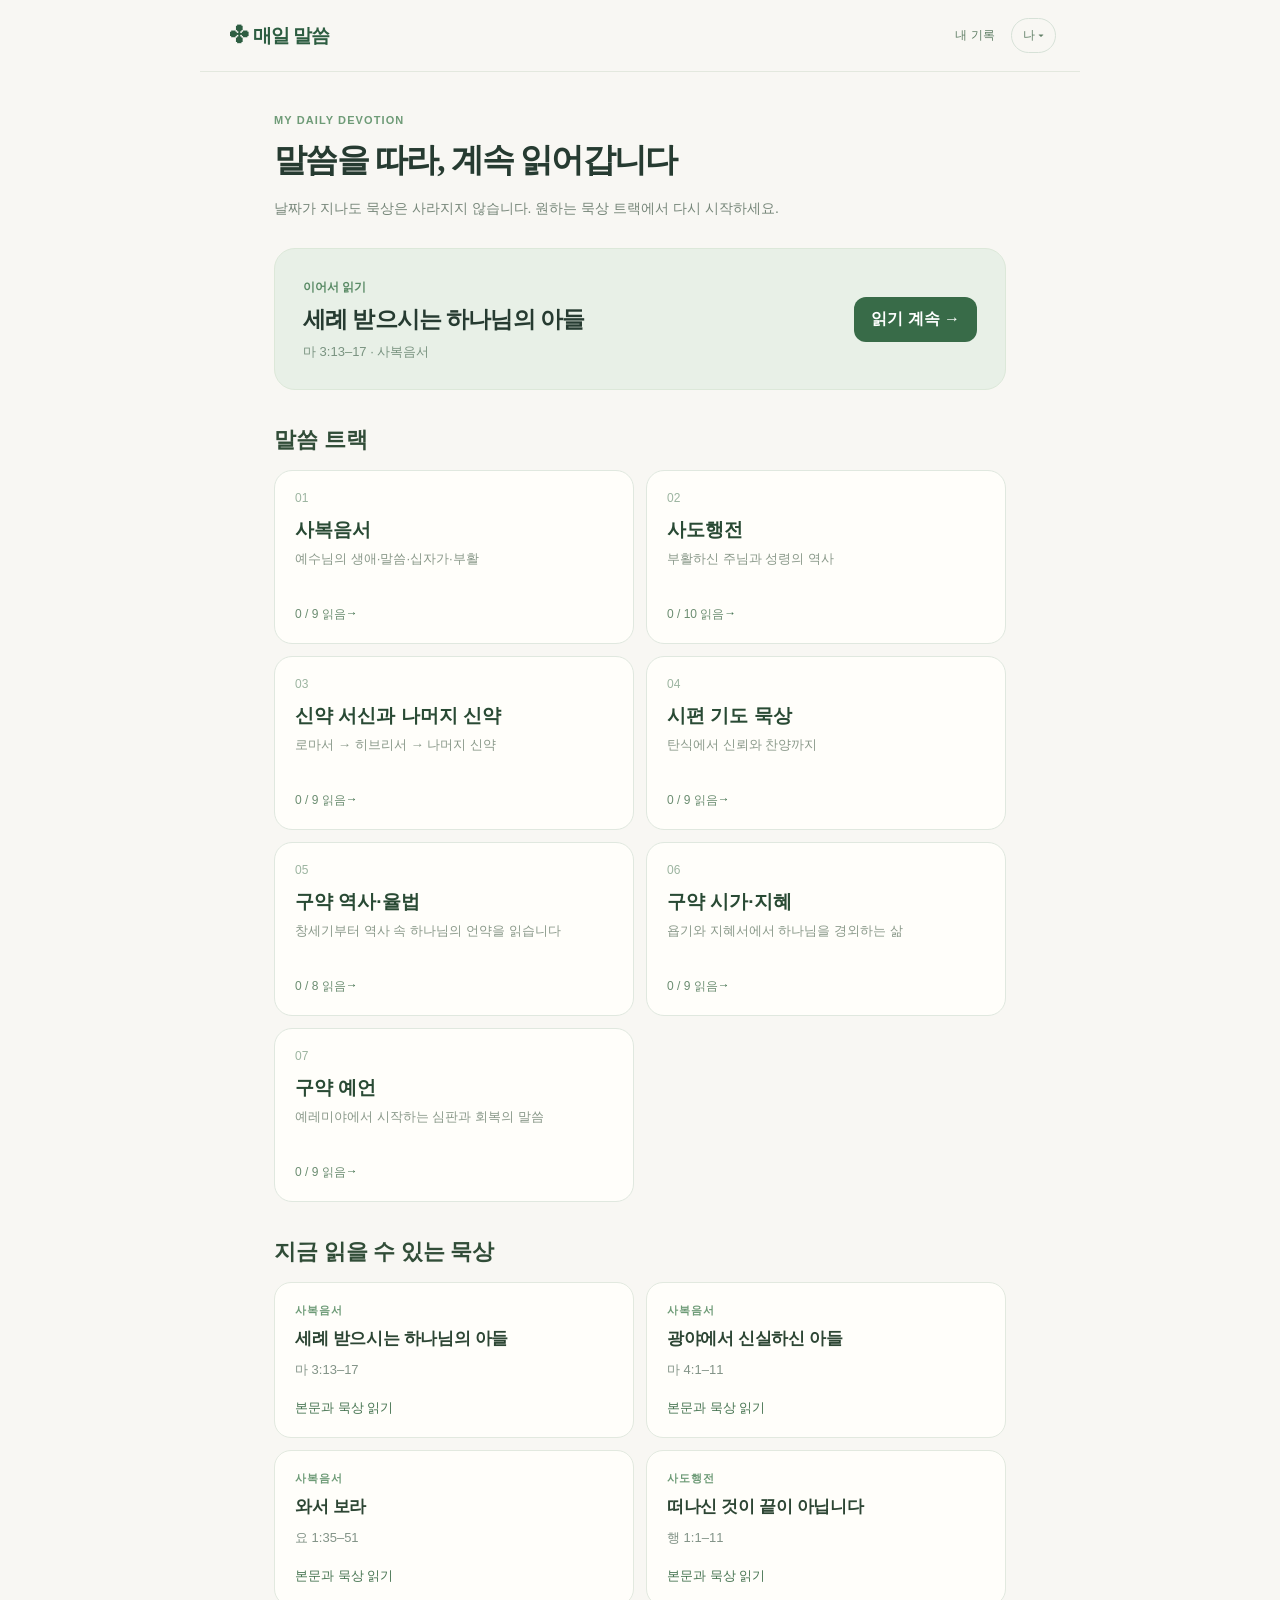
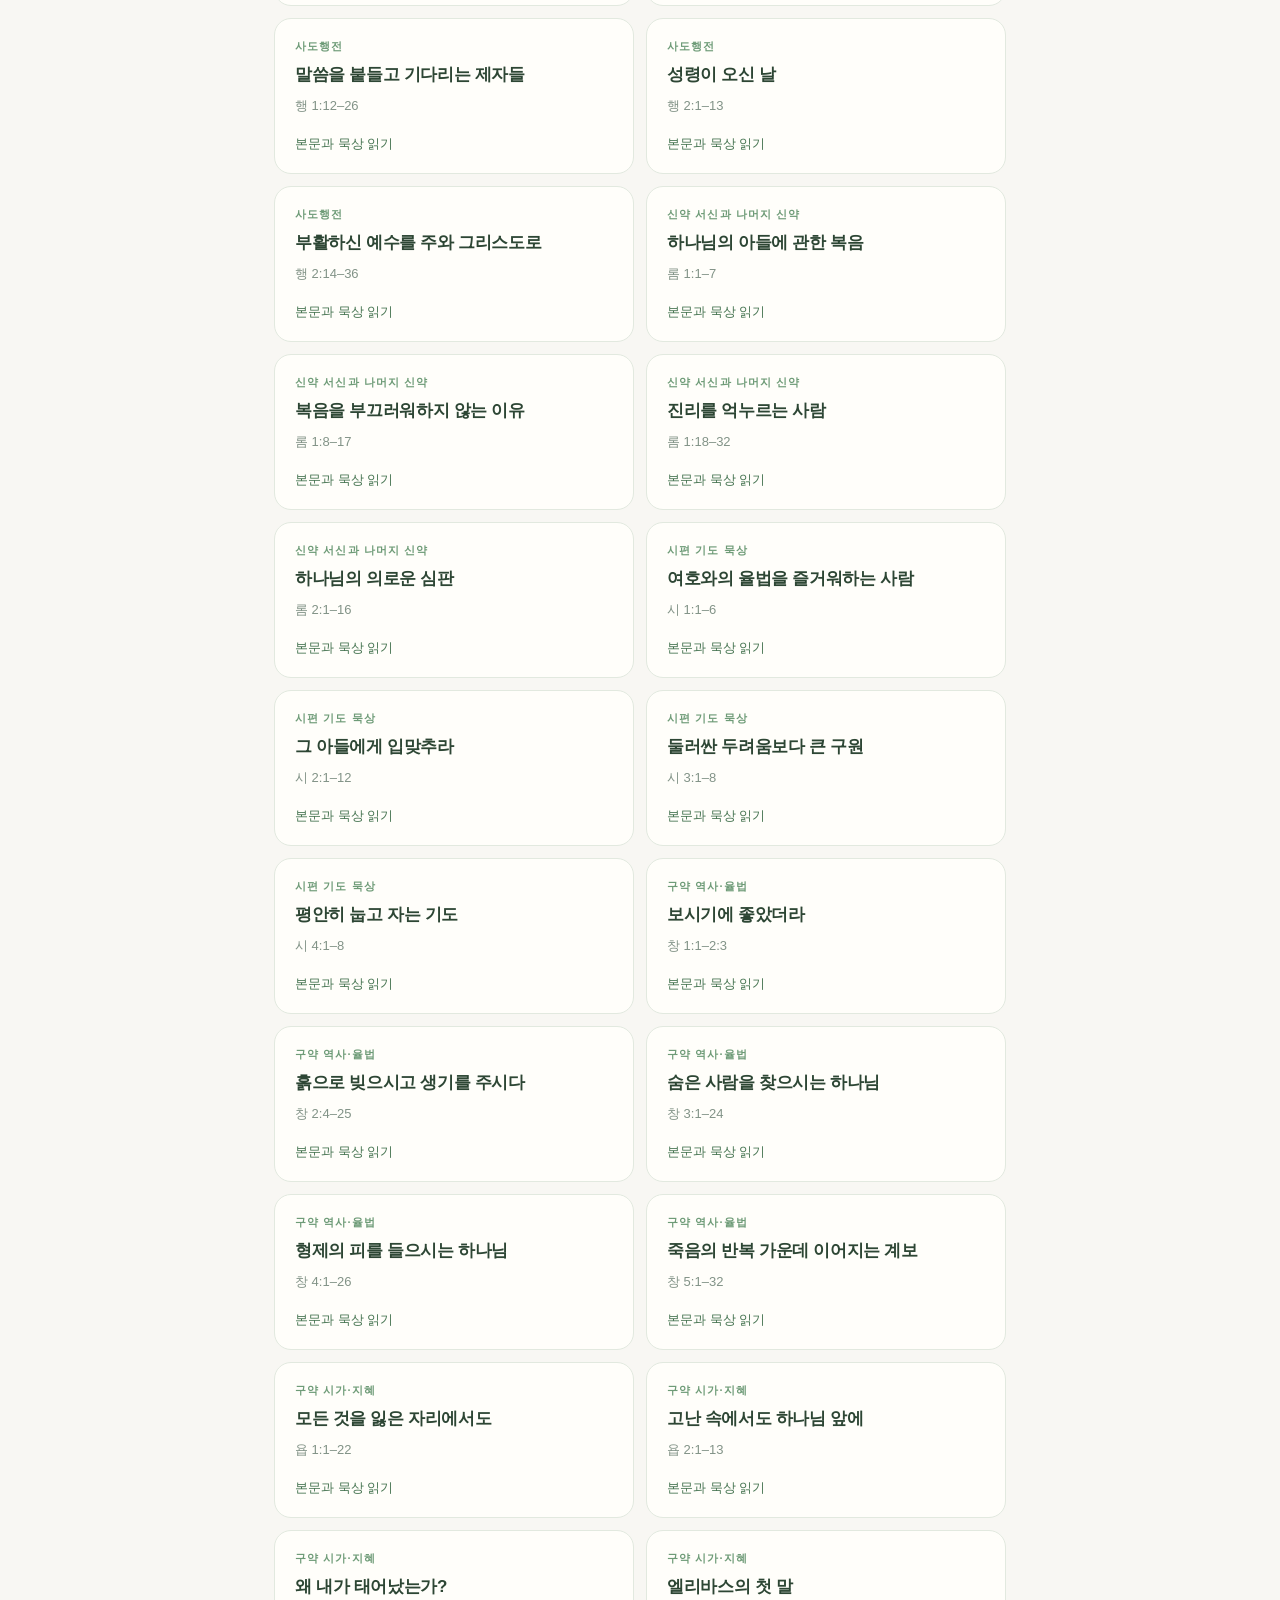
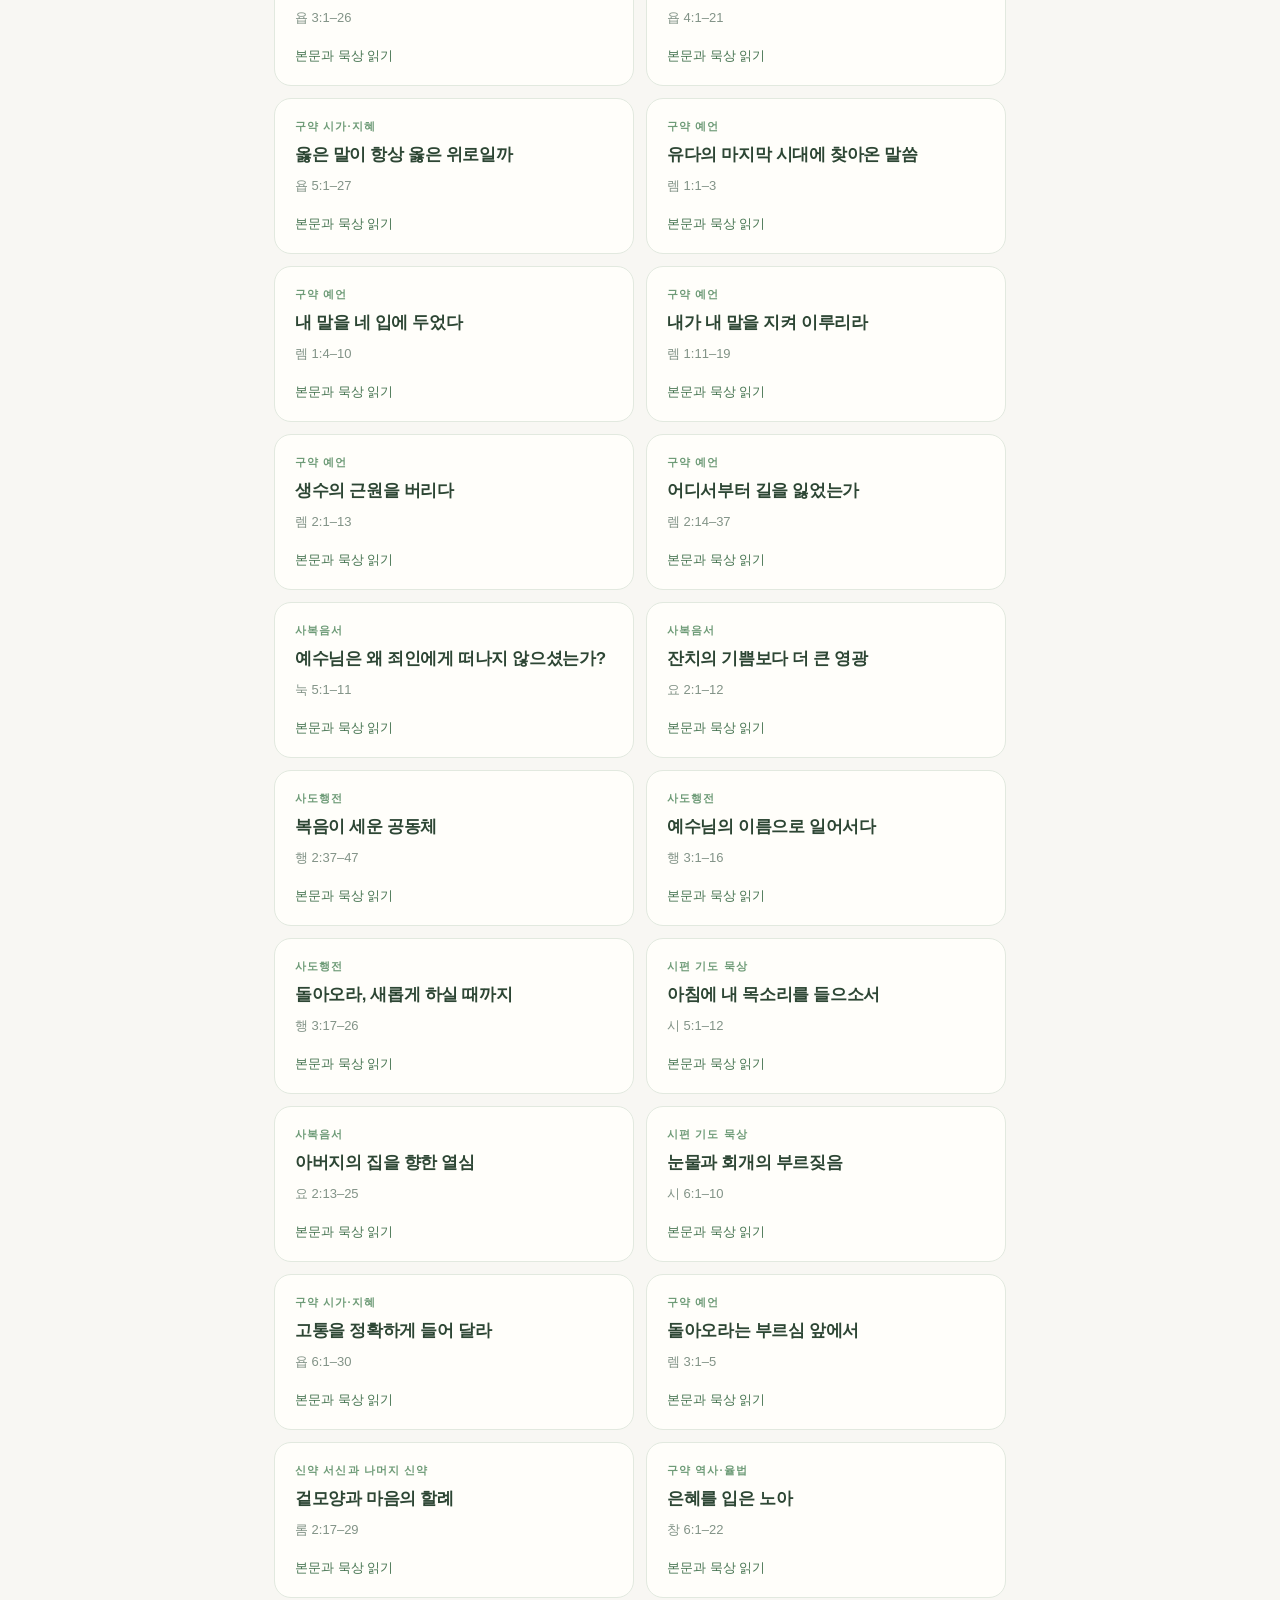
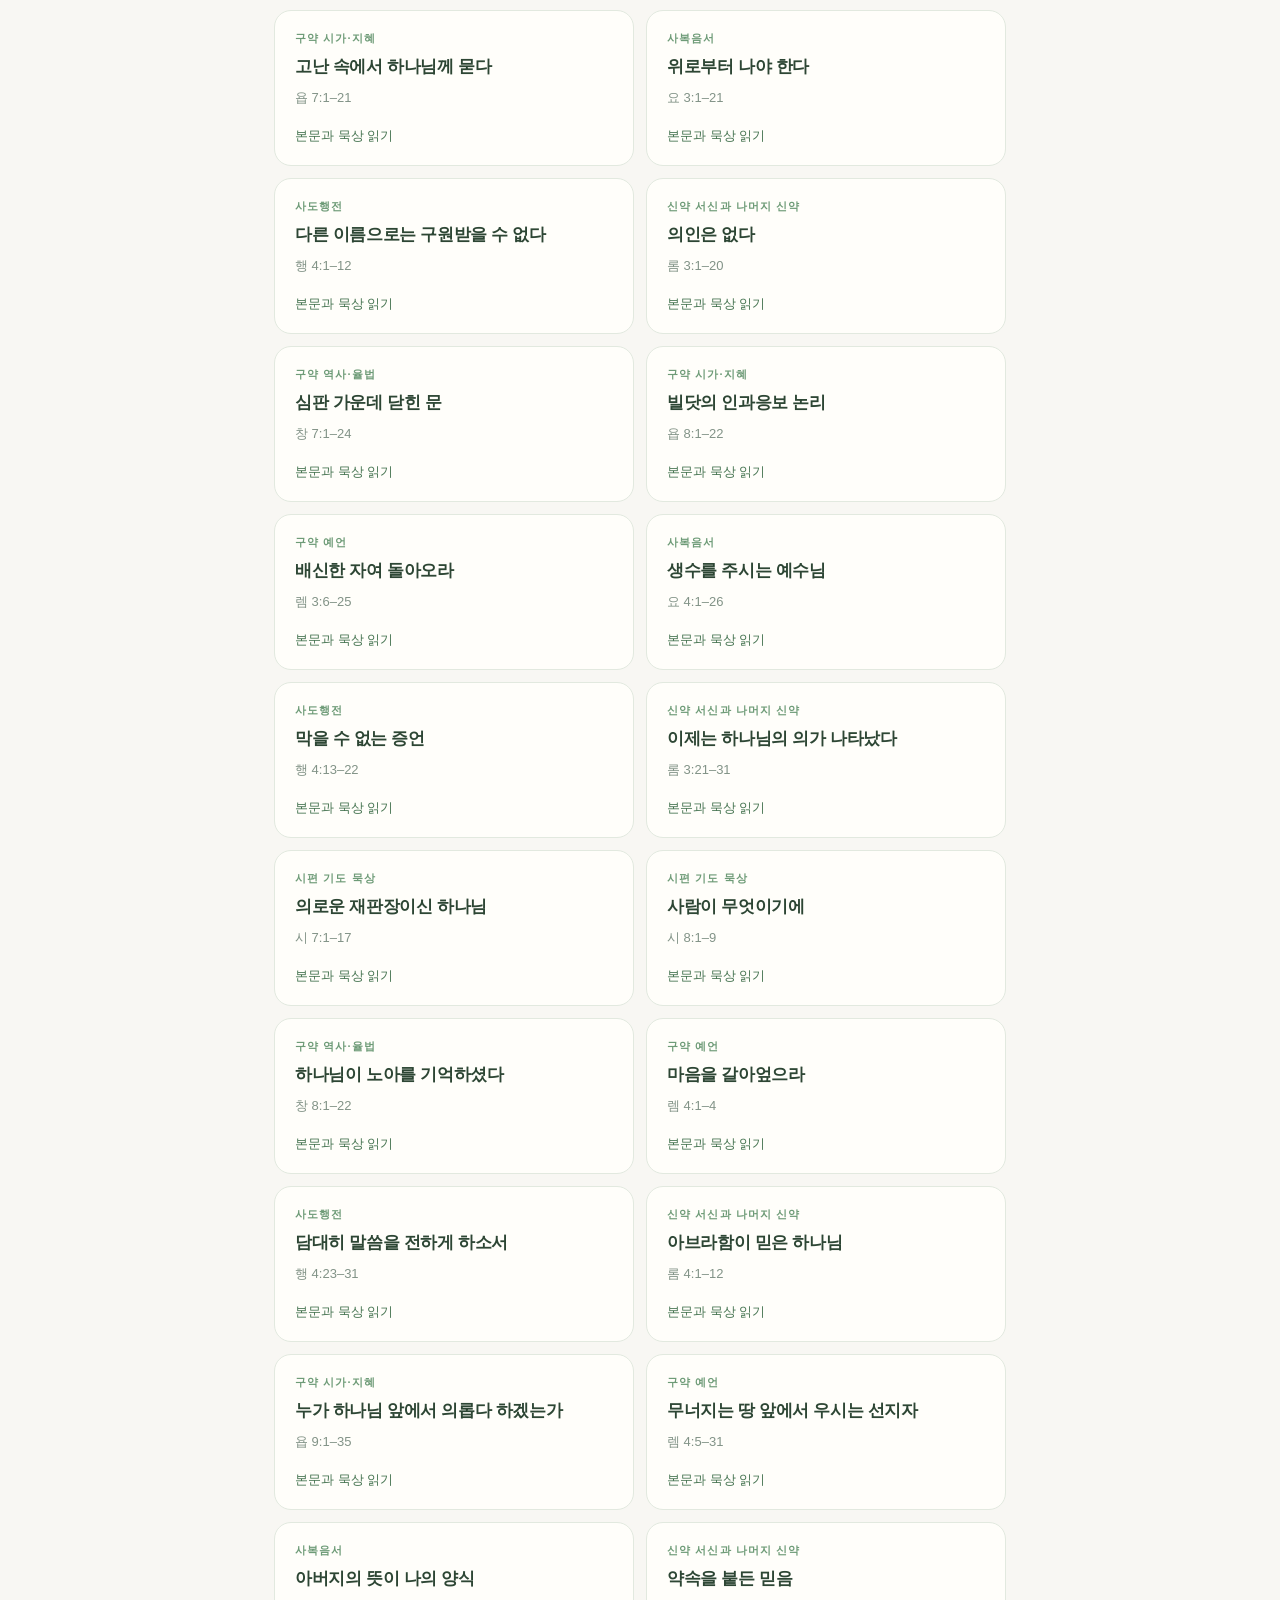
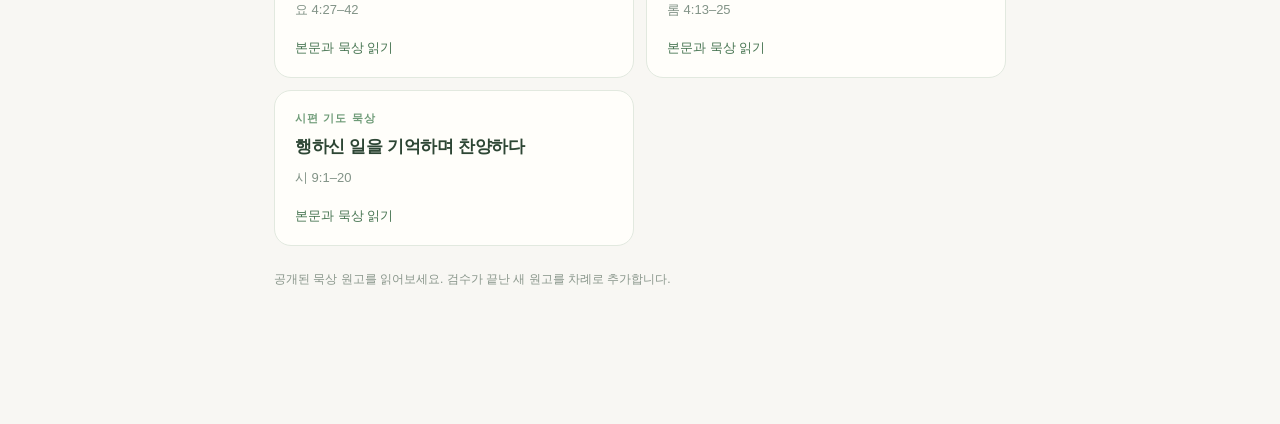
==== index.html @ e8723155 "Publish PSA-R70-009 Psalm 9 BRIDGE (2026-10-31 03:00 ET)" ====
<!doctype html>
<html lang="ko">
<head>
  <meta charset="UTF-8">
  <meta name="viewport" content="width=device-width,initial-scale=1,viewport-fit=cover">
  <meta name="theme-color" content="#f7f7f1">
  <meta name="description" content="매일 말씀 — 예수님을 바라보는 일상의 성경 묵상">
  <link rel="manifest" href="./manifest.webmanifest">
  <link rel="icon" href="./assets/icon.svg" type="image/svg+xml">
  <link rel="stylesheet" href="./style.css?v=5">
  <title>매일 말씀 | Daily Devotion</title>
</head>
<body>
  <div id="app"><div class="loading">매일 말씀</div></div>
  <script src="./app.js?v=50" defer></script>
  <script src="./sync-config.js?v=3" defer></script>
  <script src="./sync-client.js?v=5" defer></script>
</body>
</html>
---- style.css ----
:root{font-family:-apple-system,BlinkMacSystemFont,"Apple SD Gothic Neo","Malgun Gothic",sans-serif;color:#294337;background:#f7f7f1}*{box-sizing:border-box}body{margin:0}button,a{font:inherit}.layout{max-width:940px;margin:auto;display:grid;grid-template-columns:210px 1fr;min-height:100vh}.side{border-right:1px solid #e1e6dd;padding:36px 20px}.brand{font-weight:800;font-size:20px}.sub{font-size:11px;letter-spacing:.12em;color:#768779;margin-top:3px}.nav{display:grid;gap:8px;margin-top:42px}.nav button{border:0;text-align:left;padding:14px;border-radius:12px;background:none;color:#526559;cursor:pointer}.nav button.active{background:#e7ede5;font-weight:700}.main{padding:44px 42px 110px}.eyebrow{letter-spacing:.1em;color:#73977e;font-size:12px;font-weight:700}.hero{font-family:Georgia,"AppleMyungjo","Batang",serif;font-size:36px;letter-spacing:-.06em;margin:17px 0 12px}.desc{color:#78877c;font-size:14px;line-height:1.8}.card{background:#fffefa;border:1px solid #e4e8df;border-radius:22px;padding:32px;margin-top:28px;box-shadow:0 12px 35px #304a3410}.mark{font-size:32px;color:#679979}.card h2{font-size:20px;margin:15px 0 12px}.card p{line-height:1.9;color:#647568;font-size:14px}.tracks{display:grid;grid-template-columns:repeat(3,1fr);gap:12px;margin-top:22px}.track{display:block;text-align:left;background:#fffefa;border:1px solid #e3e8df;padding:19px 15px;border-radius:16px;cursor:pointer;min-height:115px}.track strong{display:block;font-size:15px;margin:8px 0}.track small{display:block;color:#7c8a7d;font-size:11px}.track.active{border-color:#6c997c;background:#eef5eb}.status{display:inline-block;background:#f8edda;color:#806b4c;border-radius:100px;padding:7px 11px;font-size:12px}.foot{color:#87968a;font-size:12px;margin-top:28px}.bottom{display:none}@media(max-width:730px){.layout{display:block}.side{display:none}.main{padding:28px 20px 110px}.hero{font-size:31px}.tracks{gap:8px}.track{padding:13px 10px;min-height:112px}.track strong{font-size:12px}.track small{font-size:10px}.bottom{display:grid;position:fixed;bottom:0;left:0;right:0;grid-template-columns:repeat(3,1fr);background:#fffefaf5;padding:10px 0 max(12px,env(safe-area-inset-bottom));border-top:1px solid #e3e7df}.bottom button{border:0;background:none;font-size:12px;padding:8px;color:#627c67}.bottom button.active{font-weight:800;color:#275a3a}}
/* Reader */
.reading{background:#fffefa;border:1px solid #e4e8df;border-radius:22px;padding:25px;margin-top:15px}.reading h1{font-size:28px}.reading-section{margin:25px 0}.reading-section h2,.scripture h2{font-size:18px;color:#315740}.reading-section p,.verse-row p{line-height:1.9;color:#425347}.verse-row{display:flex;gap:10px}.verse-number{color:#6b9577}.read-btn{padding:12px;background:#315d45;color:white;border:0;border-radius:12px;cursor:pointer}.reading a{color:#326f51}.reader-top{display:flex;justify-content:space-between}.back-btn{background:none;border:0;color:#447453}.track.active{font-weight:bold}.publication-tags{display:flex;gap:8px;align-items:center}.highlight-verse{font-size:17px;color:#335b43}.small-label,.footer-note{font-size:12px;color:#798679}


/* Reading-first devotional experience */
:root{--qt-paper:#fffefb;--qt-ink:#26392d;--qt-olive:#547a5e;--qt-line:#e4e9e0;--qt-font:16px}
html{scroll-behavior:smooth;scroll-padding-top:24px}
body{background:#f7f7f1;color:var(--qt-ink);margin:0}
#app{min-height:100vh}
.qt-top{display:flex;align-items:center;justify-content:space-between;gap:12px;max-width:780px;padding:24px 28px 18px;margin:0 auto;border-bottom:1px solid var(--qt-line)}
.qt-top>span{font-size:10px;letter-spacing:.17em;color:#98a99a}
.qt-logo{border:0;background:transparent;color:#406d4c;font-size:17px;cursor:pointer;padding:0}
.qt-logo strong{margin-left:5px;color:#2d4934}
.qt-menu{border:0;background:transparent;color:#44654b;font-size:23px;padding:0 4px;cursor:pointer}
.qt-reader,.qt-library{max-width:780px;margin:0 auto;padding:35px 28px 120px}
.qt-intro{padding-bottom:30px;border-bottom:1px solid var(--qt-line)}
.qt-eyebrow{font-weight:750;font-size:12px;letter-spacing:.08em;color:#6e9274}
.qt-eyebrow span{color:#9ba89a;font-weight:500}
.qt-preview{display:inline-block;border:1px solid #dfe5d4;background:#edf1e9;color:#637763;border-radius:6px;font-size:11px;padding:5px 9px;margin:7px 0 12px}
.qt-intro h1{font-family:Georgia,"AppleMyungjo","Noto Serif KR",serif;letter-spacing:-.05em;font-weight:700;font-size:37px;margin:17px 0 4px;line-height:1.5;color:#25382c}
.qt-meta{color:#879389;font-size:14px;margin:0 0 26px}
.qt-meta span{margin:0 5px;color:#c2cac1}
.qt-excerpt{border-left:3px solid #8ea896;background:#eef3ec;padding:24px 26px;border-radius:0 14px 14px 0;font-family:Georgia,"AppleMyungjo","Noto Serif KR",serif;font-size:20px;line-height:1.75;color:#32523d;letter-spacing:-.025em}
.qt-excerpt div{font-family:-apple-system,BlinkMacSystemFont,"Apple SD Gothic Neo",sans-serif;color:#7a907c;font-size:11px;margin-top:11px}
.qt-jumps{display:flex;gap:10px;flex-wrap:wrap;margin-top:25px}
.qt-jumps a{border:1px solid #c6d3c8;border-radius:10px;padding:10px 17px;text-decoration:none;color:#43664e;font-size:13px;font-weight:700}
.qt-jumps a:first-child{background:#446e51;color:white;border-color:#446e51}
.qt-reader-tools{display:flex;justify-content:space-between;align-items:center;margin:24px 0;color:#7c887e;font-size:12px}
.qt-reader-tools>div{display:flex;gap:14px;align-items:center}
.qt-reader-tools button{border:1px solid #cbd5cb;background:white;border-radius:8px;padding:8px 11px;font-weight:700;color:#375b41;cursor:pointer}
.qt-scripture{background:var(--qt-paper);border:1px solid #e4e9e2;border-radius:20px;padding:37px 41px;box-shadow:0 8px 35px rgba(47,72,53,.045)}
.qt-section-kicker{color:#759781;font-size:11px;font-weight:750;letter-spacing:.06em}
.qt-scripture h2{font-family:Georgia,"AppleMyungjo",serif;font-size:24px;color:#304c37;margin:10px 0 7px}
.qt-note{font-size:12px;line-height:1.8;color:#92a195;margin:0 0 23px}
.qt-verses{display:grid;gap:13px}
.qt-verse{display:grid;grid-template-columns:23px minmax(0,1fr);gap:9px;margin:0;font-size:var(--qt-font);line-height:1.92;letter-spacing:-.024em;color:#35443a;word-break:keep-all;overflow-wrap:break-word}
.qt-verse sup{font-family:Arial,sans-serif;color:#a5b4a6;font-size:10px;font-weight:700;line-height:2.8}
.qt-verse#key-verse{background:#edf3e9;padding:13px 12px;margin-left:-12px;margin-right:-12px;border-radius:10px}
.qt-outlink{display:inline-block;margin-top:30px;border-top:1px solid #e8eee6;padding-top:16px;text-decoration:none;color:#467a56;font-size:13px;font-weight:700}
.qt-sections{padding:7px 10px}
.qt-commentary{padding:31px 0 29px;border-bottom:1px solid var(--qt-line)}
.qt-commentary h2{font-size:22px;margin:8px 0 21px;font-family:Georgia,"AppleMyungjo","Noto Serif KR",serif;letter-spacing:-.04em;color:#2e4934}
.qt-commentary p{font-size:var(--qt-font);line-height:1.9;word-break:keep-all;overflow-wrap:break-word;color:#3b493f;letter-spacing:-.025em;margin:0 0 15px}
.qt-commentary a.qt-source{font-size:13px;color:#52775c;text-decoration:underline;text-underline-offset:3px}
.qt-end{background:#e9eee6;border-radius:18px;text-align:center;padding:28px;margin:34px 0 0}
.qt-end-title{font-weight:750;font-size:18px;color:#2e503a}
.qt-end p{color:#788b78;font-size:13px}
.qt-end button{border:0;background:#3f6c4d;color:white;padding:13px 25px;border-radius:11px;font-weight:700;cursor:pointer}
.qt-end .qt-end-small{font-size:11px;margin-top:18px}
.qt-bottom{position:fixed;bottom:0;left:0;right:0;display:flex;justify-content:space-evenly;align-items:center;padding:9px 12px max(12px,env(safe-area-inset-bottom));background:rgba(255,254,250,.96);border-top:1px solid var(--qt-line);z-index:10;backdrop-filter:blur(10px)}
.qt-bottom button{border:0;background:transparent;color:#849187;font-size:13px;cursor:pointer;padding:11px}
.qt-bottom button.selected{font-weight:800;color:#416e4d}
.qt-library h1{font-family:Georgia,"AppleMyungjo",serif;font-size:32px}
.qt-library>p{color:#748679;font-size:14px}
.qt-library-item{display:flex;flex-direction:column;text-align:left;background:#fffefa;border:1px solid #dce5dc;border-radius:16px;padding:23px;width:100%;gap:10px;margin-top:25px;color:#345341;cursor:pointer}
.qt-library-item strong{font-size:21px;color:#293f30}
.qt-library-item small{color:#859889}
.qt-library-item>span:last-child{font-size:12px;margin-top:6px;color:#51775c}
.qt-tag{font-size:11px;color:#7c9b80}
.qt-library-soon{padding:24px 20px;margin-top:23px;border:1px dashed #cad8ca;border-radius:12px;color:#617764}
.qt-library-soon p{font-size:14px;margin:10px 0}
.qt-library-soon small{color:#8a9a8e}
@media(max-width:650px){
.qt-top{padding:20px 21px 17px}
.qt-reader,.qt-library{padding:27px 20px 112px}
.qt-intro h1{font-size:30px}
.qt-excerpt{font-size:17px;padding:19px 19px;line-height:1.85}
.qt-scripture{padding:26px 21px;border-radius:15px;margin:0 -5px}
.qt-verse{grid-template-columns:20px minmax(0,1fr);gap:7px}
.qt-commentary h2{font-size:20px}
.qt-sections{padding:0 3px}
.qt-top>span{font-size:9px}
.qt-reader-tools{margin:18px 0}
}


/* Five-track devotional reading experience v2 */
:root{--q-bg:#f8f7f3;--q-ink:#263b31;--q-muted:#6f8175;--q-line:#e4e8df;--q-green:#315a40;--q-paper:#fffefa}
*{box-sizing:border-box}
html{scroll-behavior:smooth}body{background:var(--q-bg);color:var(--q-ink);margin:0}
button,input{font:inherit}
button{cursor:pointer}
#app{min-height:100vh}
.q-top{position:sticky;top:0;z-index:15;display:flex;align-items:center;justify-content:space-between;max-width:880px;margin:auto;border-bottom:1px solid #e3e8de;background:rgba(248,247,243,.95);backdrop-filter:blur(8px);padding:18px 24px}
.q-brand{background:none;border:0;font-size:19px;font-weight:800;letter-spacing:-.045em;color:#2d5d41}
.q-header-actions{display:flex;align-items:center;gap:13px}
.q-toplink,.q-profile{background:none;border:0;color:#607f66;font-size:12px;padding:7px 3px}
.q-profile{padding:8px 11px;border:1px solid #d6e1d7;border-radius:20px}
.q-container,.q-reader{max-width:780px;margin:0 auto;padding:42px 24px 110px}
.q-container h1,.q-reading-head h1{font-family:Georgia,"AppleMyungjo","Noto Serif KR",serif;font-size:33px;font-weight:700;letter-spacing:-.05em;line-height:1.46;margin:10px 0}
.q-eyebrow,.q-kicker{font-size:11px;text-transform:uppercase;letter-spacing:.10em;color:#6e9b77;font-weight:750}
.q-sub{color:#77877a;font-size:14px;line-height:1.85;margin:12px 0 23px}
.q-title{font-family:Georgia,"AppleMyungjo",serif;font-size:22px;color:#314d38;margin:35px 0 15px}
.q-resume{display:flex;justify-content:space-between;align-items:center;gap:20px;border-radius:21px;background:#e8f0e7;border:1px solid #dce8d9;padding:28px;margin:26px 0 30px}
.q-resume span{font-size:12px;font-weight:750;color:#5a8b66}
.q-resume h2{font-family:Georgia,"AppleMyungjo",serif;font-size:23px;letter-spacing:-.035em;margin:8px 0}
.q-resume p{font-size:13px;color:#799380;margin:0}
.q-primary{background:#386b48;color:white;border:0;border-radius:12px;font-weight:700;padding:12px 17px;white-space:nowrap}
.q-tracks{display:grid;grid-template-columns:repeat(2,minmax(0,1fr));gap:12px}
.q-track{background:var(--q-paper);border:1px solid #e0e8df;border-radius:18px;padding:20px;text-align:left;min-height:174px;display:flex;flex-direction:column;transition:.15s}
.q-track:hover,.q-entry:hover,.q-list-row[data-go]:hover{border-color:#aac2ac;background:#f4f8f1}
.q-track-index{font-size:12px;color:#9cb4a0}
.q-track strong{font-size:19px;margin:12px 0 6px;color:#294a34}
.q-track small{color:#8a998a;line-height:1.5}
.q-track-counter{display:flex;justify-content:space-between;margin-top:auto;padding-top:16px;font-size:12px;color:#6b8d71}
.q-track-counter b{color:#3e6e4b}
.q-entrygrid{display:grid;grid-template-columns:repeat(2,minmax(0,1fr));gap:12px}
.q-entry{display:flex;flex-direction:column;align-items:flex-start;gap:9px;text-align:left;background:#fffefa;border:1px solid #e2e9df;border-radius:17px;padding:20px;min-height:156px}
.q-entry strong{font-size:17px;line-height:1.46;letter-spacing:-.02em;color:#2d4634}
.q-entry>span:nth-child(3){font-size:13px;color:#829387}
.q-entry small{margin-top:auto;color:#467451}
.q-disclaimer,.q-subnote,.q-next-note{font-size:12px;color:#89968b;line-height:1.8;margin:23px 0}
.q-back{border:0;background:none;color:#5b8063;padding:0 0 18px;font-size:13px}
.q-track-progress{display:inline-block;padding:10px 14px;background:#eaf0e7;border-radius:11px;color:#648069;font-size:12px;margin-bottom:19px}
.q-list{display:flex;flex-direction:column;gap:7px}
.q-list-row{display:flex;gap:18px;align-items:center;text-align:left;width:100%;background:#fffefa;border:1px solid #e5eae2;border-radius:13px;padding:16px}
.q-list-row>span{font-size:12px;color:#99ab9d;min-width:23px}
.q-list-row div{display:flex;flex:1;flex-direction:column;gap:7px;min-width:0}
.q-list-row strong{font-size:15px;color:#35533c}
.q-list-row small{font-size:12px;color:#839387}
.q-list-row em{font-size:11px;font-style:normal;color:#598266;white-space:nowrap}
.q-locked{opacity:.57;background:#fafaf7}
.q-locked em{color:#a0ada1}
.q-reader{max-width:800px}
.q-reading-head{padding:10px 4px 25px;border-bottom:1px solid var(--q-line)}
.q-reading-head>p{font-size:13px;color:#849689}
.q-reading-toolbar{display:flex;align-items:center;justify-content:space-between;gap:12px;font-size:12px;color:#829484;margin:20px 0;flex-wrap:wrap}
.q-reading-toolbar>div{display:flex;flex-wrap:wrap;gap:7px}
.q-reading-toolbar button{background:#fffefa;border:1px solid #d7e2d7;border-radius:9px;color:#486c51;padding:9px 12px}
.q-reading-body{background:var(--q-paper);padding:36px 42px;border-radius:22px;border:1px solid #e2e9df}
.q-scripture>h2{font-size:23px;margin:12px 0 6px;color:#2d4d37;font-family:Georgia,"AppleMyungjo",serif}
.q-scripture-note{font-size:12px;color:#93a294;margin:0 0 28px}
.q-verse{display:grid;grid-template-columns:27px minmax(0,1fr);gap:8px;margin:0 0 13px;font-size:var(--text-size,16px);line-height:1.94;letter-spacing:-.02em;word-break:keep-all;overflow-wrap:break-word}
.q-verse sup{font-size:11px;color:#8fa994;font-weight:700;line-height:2.6}
.q-bible-link{border-bottom:1px solid #e6ece4;padding:18px 0 23px;font-size:12px}
.q-bible-link a{color:#4d8260}
.q-section{padding:27px 0;border-bottom:1px solid #e9eee7}
.q-section h2{color:#31523b;font-family:Georgia,"AppleMyungjo",serif;font-size:21px;margin:3px 0 17px;letter-spacing:-.025em}
.q-section p{font-size:var(--text-size,16px);line-height:1.95;color:#3d4c41;letter-spacing:-.015em;word-break:keep-all;overflow-wrap:break-word;margin:0 0 15px;white-space:pre-line}
.q-sources p{font-size:13px;color:#819384}
.q-sources a{display:flex;flex-direction:column;gap:7px;padding:13px 0;border-bottom:1px dotted #d7e3d7;text-decoration:none}
.q-sources a span{font-size:12px;color:#829d84}
.q-sources a strong{font-size:14px;color:#3e6950}
.q-reader-tail{margin:24px 0;padding:25px;background:#eaf1e7;border-radius:16px;text-align:center}
.q-reader-tail button{background:#3c684c;color:white;padding:11px 20px;border-radius:10px;border:0;font-weight:700}
.q-reader-tail p{font-size:12px;color:#7b8f80}
.q-pager{display:grid;grid-template-columns:1fr 1fr;gap:10px}
.q-pager button{border:1px solid #dce5dc;background:#fffefa;border-radius:13px;text-align:left;padding:18px;display:flex;flex-direction:column;gap:9px;min-width:0}
.q-pager button:last-child{text-align:right;align-items:flex-end}
.q-pager button:disabled{opacity:.5;cursor:not-allowed}
.q-pager small{font-size:11px;color:#88a18d}
.q-pager strong{color:#395c40;font-size:14px;line-height:1.5}
.q-profile-pane{background:#fffefa;border:1px solid #dce5da;border-radius:17px;padding:21px;margin:25px 0}
.q-profile-pane>strong{display:block;margin-bottom:14px}
.q-profile-pills{display:flex;gap:8px;flex-wrap:wrap}
.q-profile-pills button{border:1px solid #cbdccd;background:white;border-radius:18px;color:#5b7b62;padding:8px 14px}
.q-profile-pills button.active{background:#416c4f;color:white}
.q-add-profile{display:flex;gap:8px;margin-top:16px}
.q-add-profile input{flex:1;min-width:0;border:1px solid #d6e2d6;border-radius:9px;padding:10px}
.q-add-profile button{background:#e8f1e7;border:0;border-radius:9px;color:#376645;padding:10px}
.q-tiny{font-size:11px;color:#829384;line-height:1.8}
.q-record-grid{display:grid;grid-template-columns:1fr 1fr;gap:10px}
.q-record-grid>div{background:#eef4eb;border-radius:13px;text-align:center;padding:20px}
.q-record-grid strong{display:block;font-size:27px;color:#376745}
.q-record-grid span{font-size:12px;color:#829887}
.q-export{background:#fffefa;border:1px solid #e0e6dd;border-radius:14px;padding:20px}
.q-export button{background:#e6efe3;border:1px solid #d1e0d0;border-radius:9px;padding:10px 13px;color:#396744;margin:0 8px 8px 0}
.q-export p{font-size:12px;color:#88988b;line-height:1.7}
.q-bottom{display:none}
@media(max-width:650px){
.q-top{padding:16px 17px}
.q-brand{font-size:17px}
.q-container,.q-reader{padding:28px 17px 100px}
.q-container h1,.q-reading-head h1{font-size:27px}
.q-sub{font-size:13px}
.q-resume{flex-direction:column;align-items:flex-start;padding:22px}
.q-resume h2{font-size:20px}
.q-tracks,.q-entrygrid{grid-template-columns:1fr}
.q-track{min-height:140px;padding:18px}
.q-entry{min-height:135px}
.q-reading-body{padding:26px 20px;margin:0 -3px}
.q-reading-toolbar{font-size:11px}
.q-reading-toolbar>div{gap:5px}
.q-reading-toolbar button{padding:8px 10px;font-size:12px}
.q-verse{grid-template-columns:21px minmax(0,1fr)}
.q-bottom{display:flex;align-items:center;justify-content:space-around;position:fixed;bottom:0;left:0;right:0;background:rgba(255,254,250,.97);border-top:1px solid #e3e8dc;padding:8px 15px max(14px,env(safe-area-inset-bottom));z-index:30}
.q-bottom button{background:none;border:0;padding:9px;font-size:12px;color:#718776}
.q-bottom button.on{font-weight:800;color:#2e6b45}
.q-toplink{display:none}
.q-pager strong{font-size:12px}
}


/* Optional login-free sync UI; cloud connection is disabled until configured. */
.q-track-resume{font-size:11px;margin-top:9px;color:#4f775b}
.dw-panel{border-color:#b9d2bf;background:#fafff8}
.dw-panel>p:first-of-type{line-height:1.75}
.dw-fields{display:grid;grid-template-columns:1fr 1fr;gap:12px;margin:17px 0}
.dw-fields label{display:flex;flex-direction:column;gap:7px;font-size:12px;font-weight:700;color:#42684d}
.dw-fields input{width:100%;padding:12px;border:1px solid #cbd9ca;background:white;border-radius:9px;font-size:14px;color:#354b3a}
.dw-actions{display:flex;gap:9px;flex-wrap:wrap;margin:14px 0}
.dw-btn,.dw-secondary{border:1px solid #a8c7b0;border-radius:9px;padding:11px 14px;font-size:12px;font-weight:700;cursor:pointer}
.dw-btn{background:#356449;color:white;border-color:#356449}
.dw-secondary{background:#edf5ec;color:#3c6847;margin:0 8px 8px 0}
@media(max-width:650px){.dw-fields{grid-template-columns:1fr}.dw-actions{flex-direction:column}.dw-actions button{width:100%}}

/* Reading guide and distinct deep-study sections */
.q-reader-jump{display:flex;flex-wrap:wrap;gap:8px;margin:19px 0 22px}
.q-reader-jump a{display:inline-flex;align-items:center;padding:9px 12px;border:1px solid #cfdcce;border-radius:10px;background:#f4f8f1;color:#42664c;font-weight:700;font-size:12px;text-decoration:none}
.q-reader-jump a:hover,.q-reader-jump a:focus-visible{background:#e5f1e6;outline:2px solid #7ca583;outline-offset:1px}
#qt-scripture,#qt-main,#qt-deep,#qt-sources{scroll-margin-top:30px}
.q-block-title{font-size:22px;color:#31563f;margin:0 0 18px;line-height:1.4}
.q-main-block{padding:20px 0 9px}
.q-deep-block{margin:31px 0;padding:25px 24px;border:1px solid #d6e3d4;background:#f5f8f2;border-radius:17px}
.q-deep-label{font-size:10px;font-weight:800;letter-spacing:.13em;color:#6f9475;margin-bottom:8px}
.q-deep-intro{font-size:13px;color:#708778;line-height:1.7;margin-bottom:22px}
.q-main-block .q-section h3,.q-deep-block .q-section h3{font-size:17px;color:#315a42;margin:22px 0 13px;line-height:1.5}
.q-deep-block .q-section{border-bottom:1px solid #dce9d9;padding-bottom:9px;margin-bottom:15px}
.q-deep-block .q-section:last-child{border-bottom:0;margin-bottom:0}
.q-profile-list{display:flex;flex-direction:column;gap:9px}
.q-profile-item{display:flex;align-items:center;gap:9px}
.q-profile-item button{font-size:13px;cursor:pointer}
.q-profile-item [data-profile]{flex:1;text-align:left;min-width:0;border:1px solid #d2dfd3;border-radius:9px;padding:11px 13px;background:#fff;color:#395f44;word-break:break-word}
.q-profile-item [data-profile].active{background:#e9f2e8;border-color:#96b6a0;font-weight:750}
.q-profile-item .q-delete-profile{flex-shrink:0;padding:10px 12px;border-radius:9px;background:#fff;border:1px solid #e5c5c5;color:#9c4444}
.q-profile-item .q-delete-profile:hover,.q-profile-item .q-delete-profile:focus-visible{background:#fff0f0}
@media(max-width:650px){.q-deep-block{padding:19px 16px;margin:23px -4px}.q-reader-jump{gap:6px}.q-reader-jump a{padding:8px 9px;font-size:11px}.q-block-title{font-size:20px}}
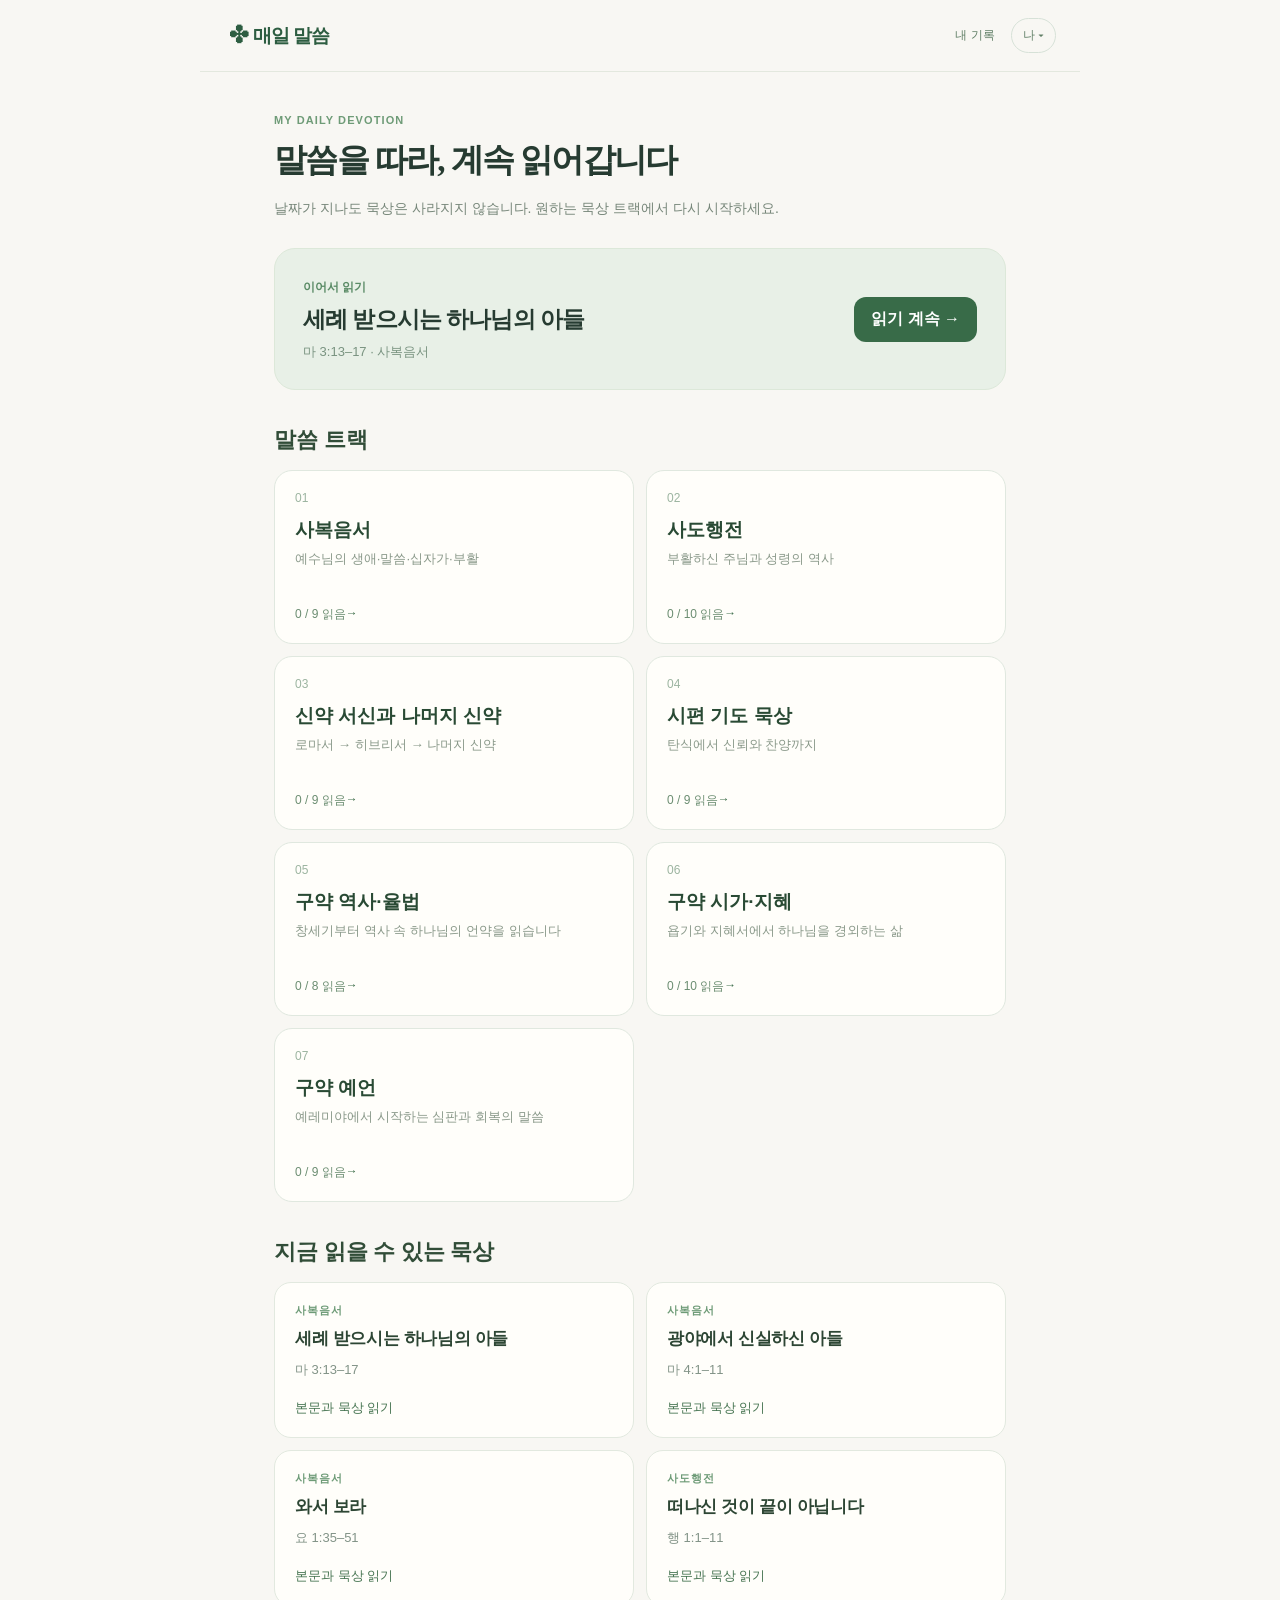
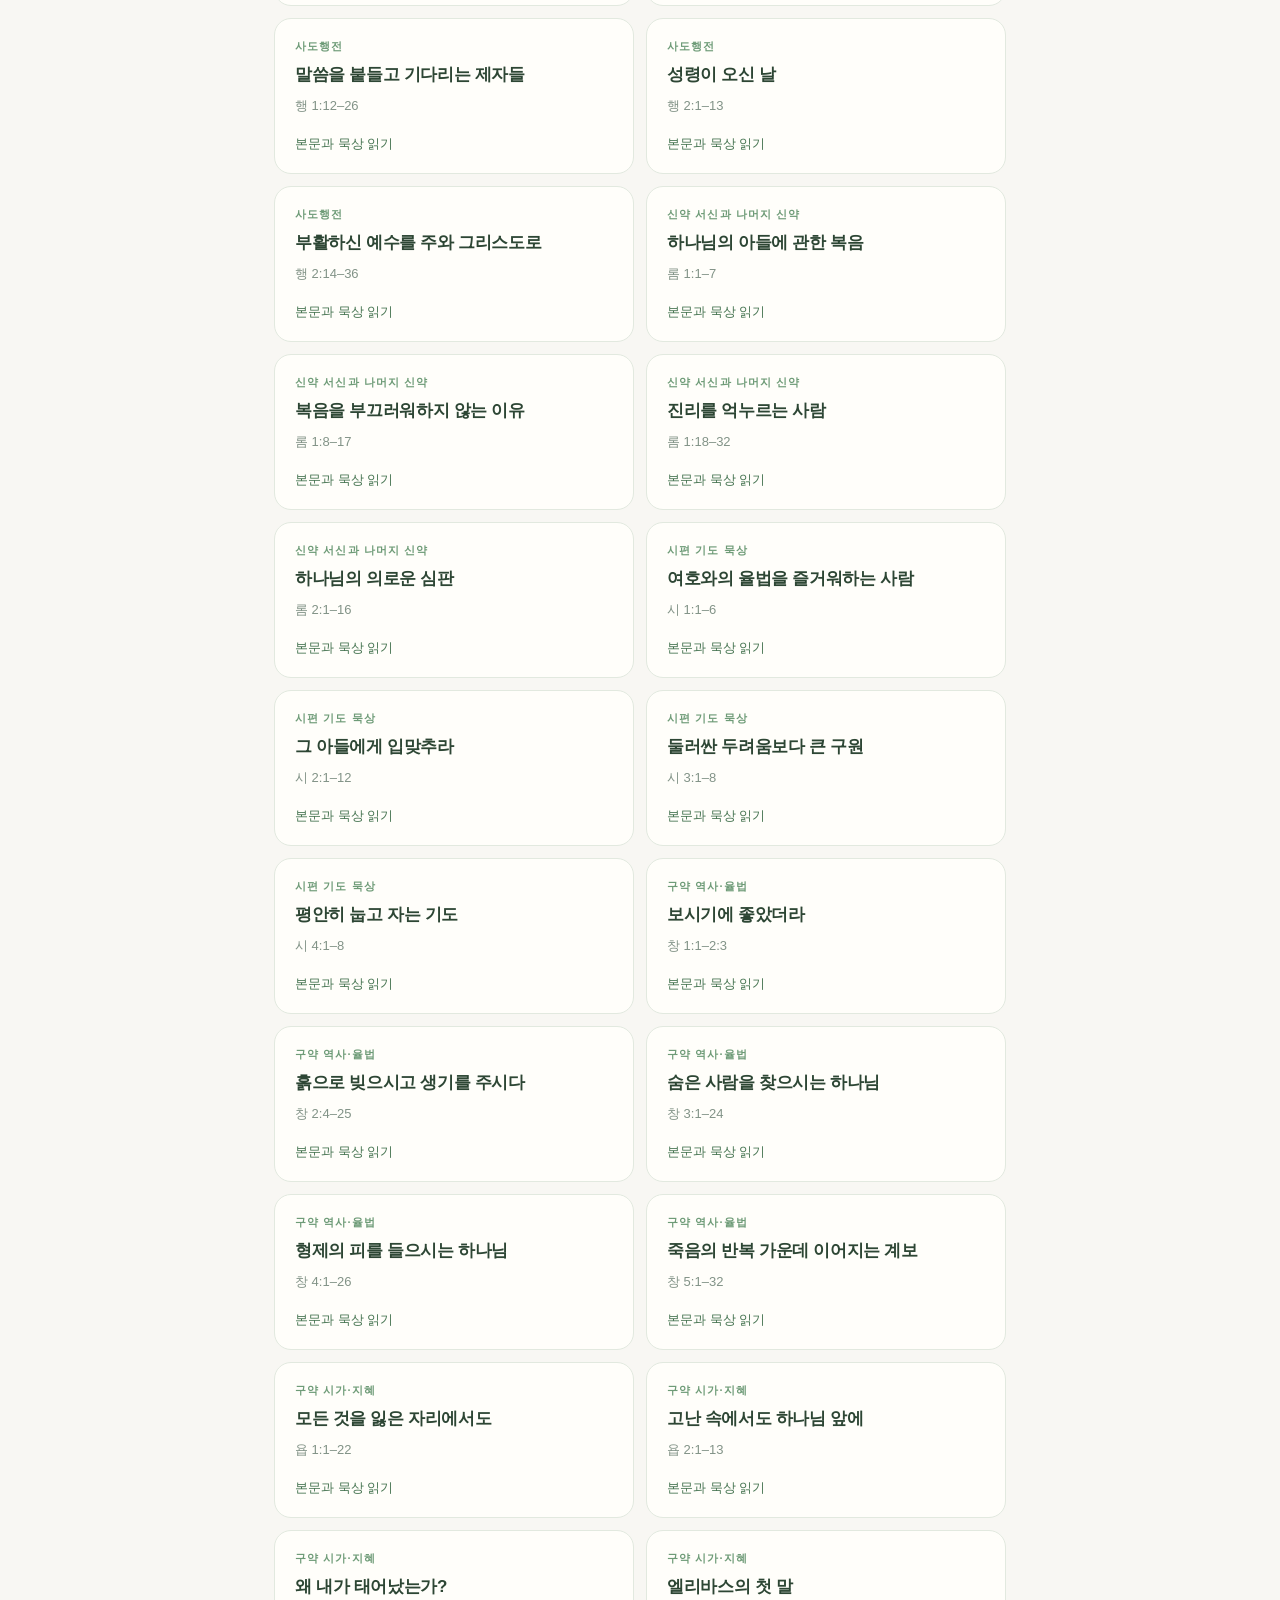
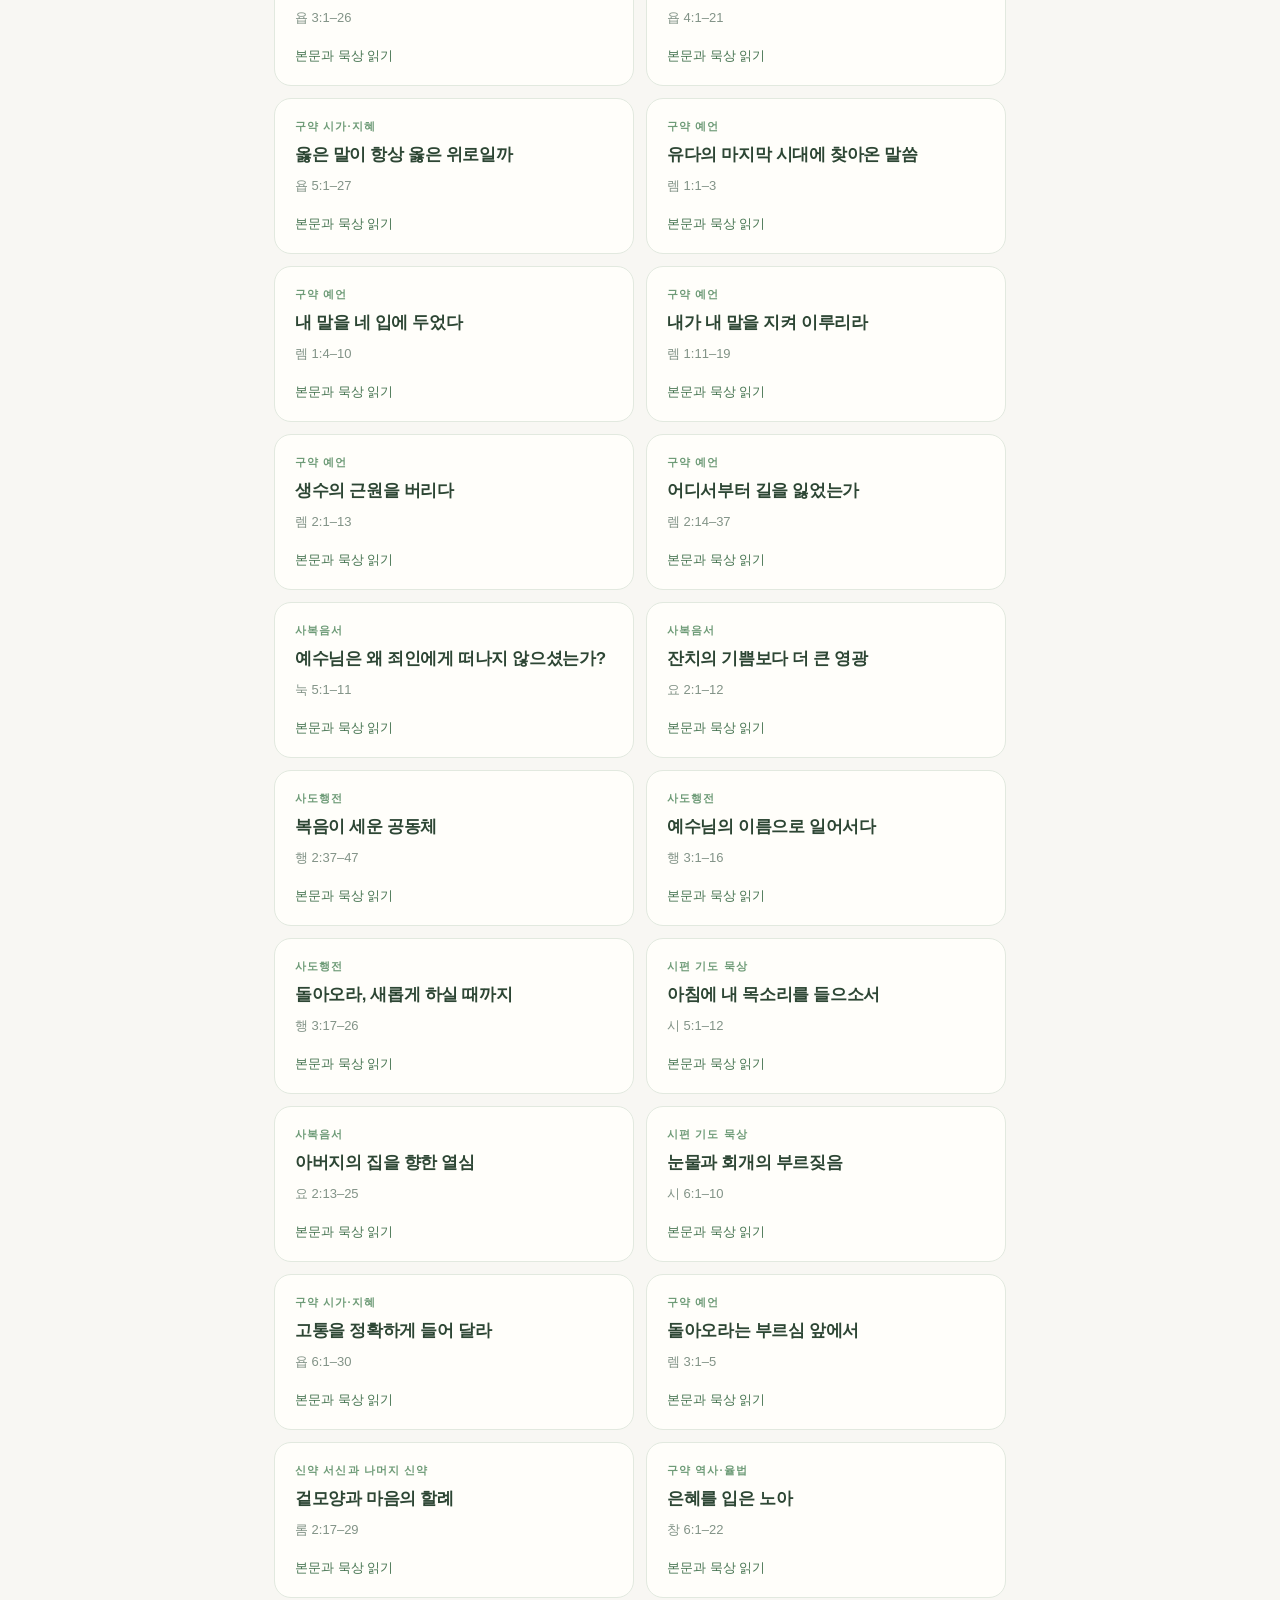
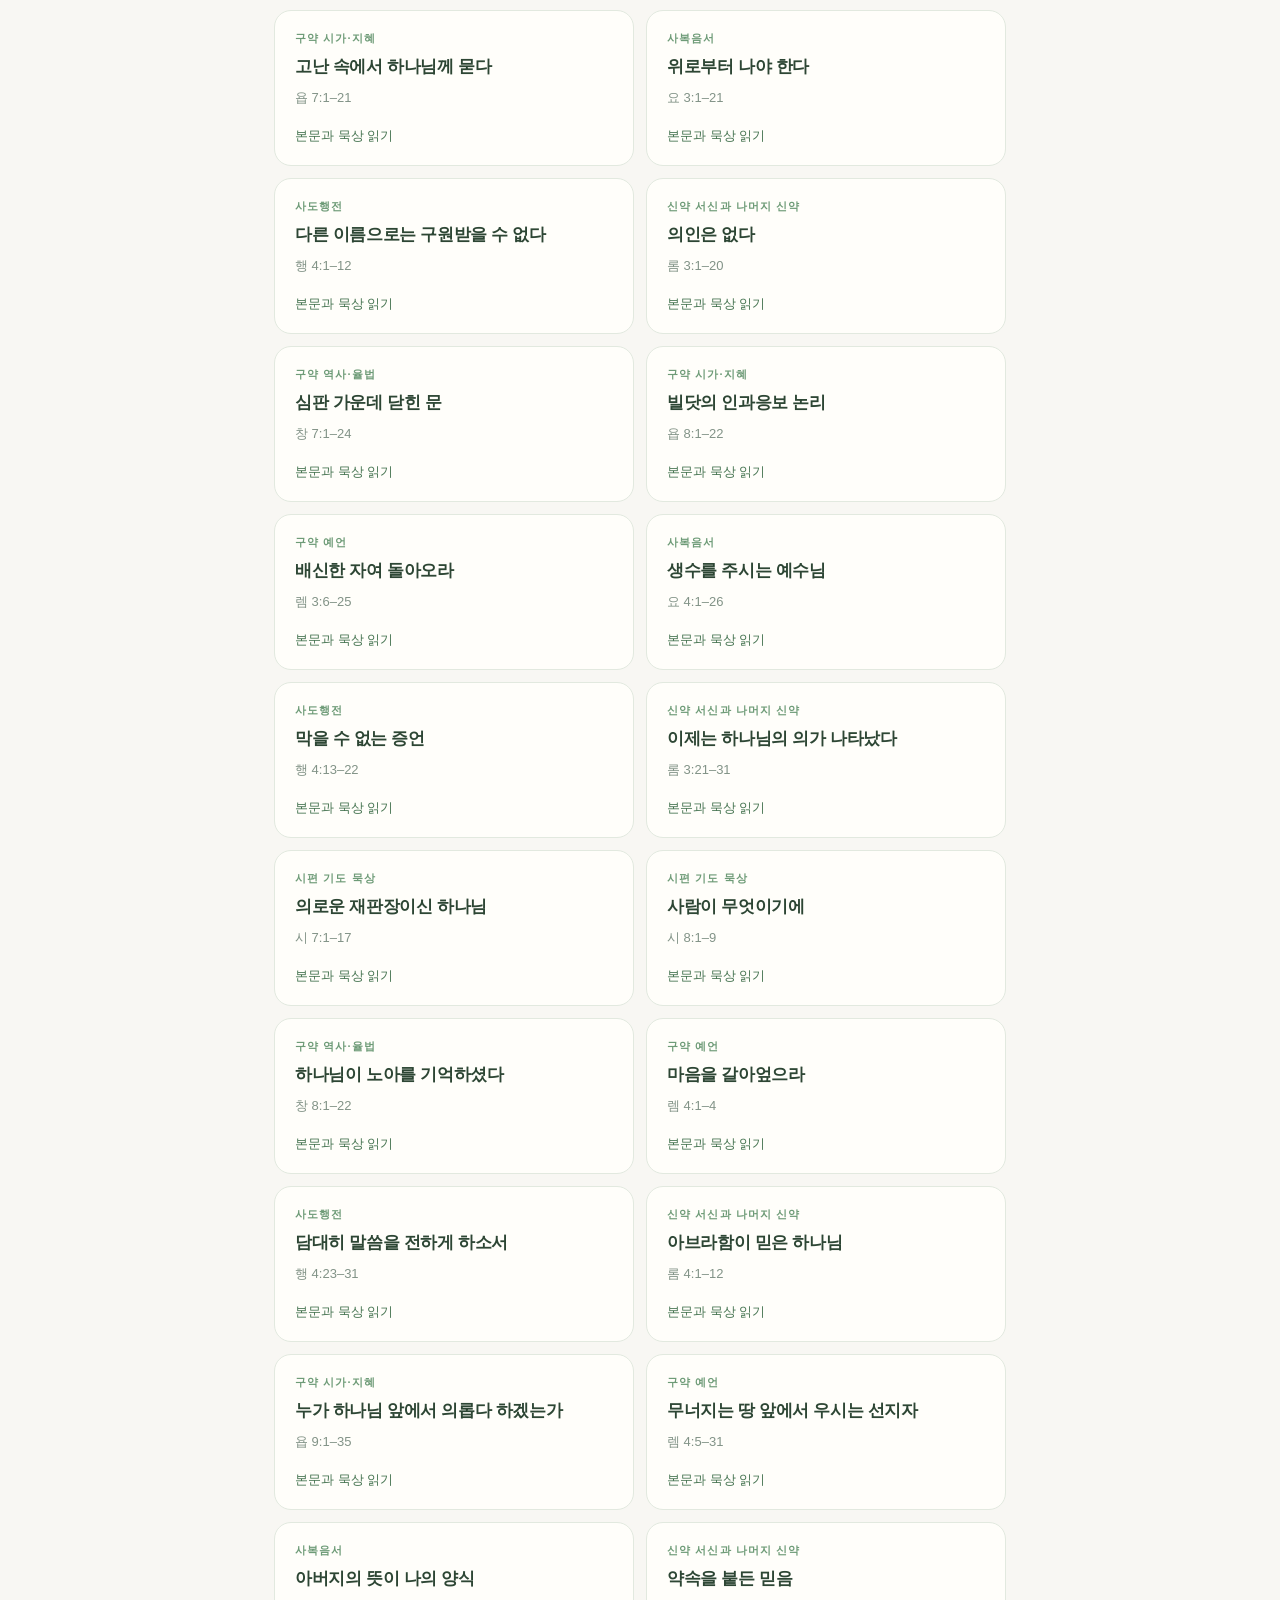
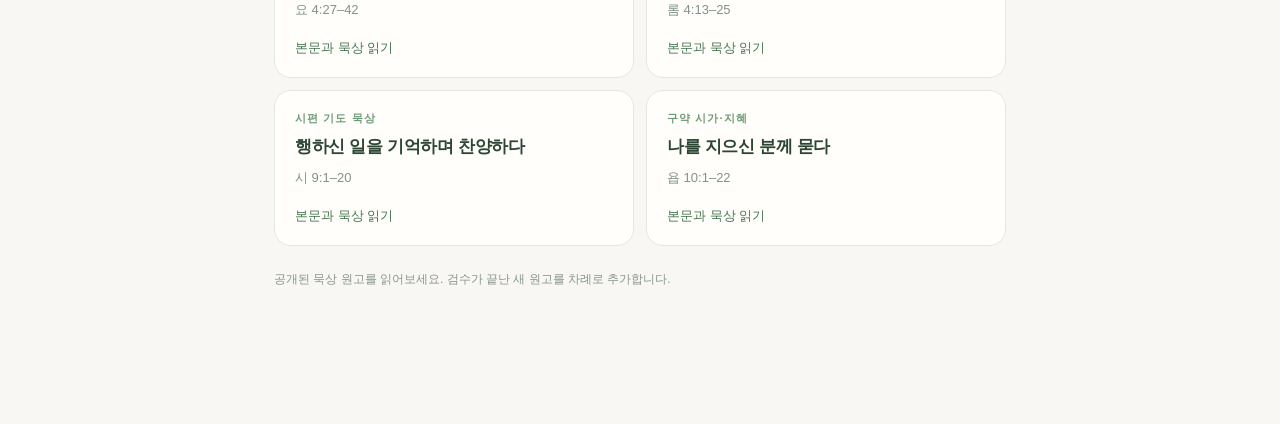
==== commit fbaa105f: "Refresh app.js cache version for OTN-WIS-010" ====
--- a/index.html
+++ b/index.html
@@ -12,7 +12,7 @@
 </head>
 <body>
   <div id="app"><div class="loading">매일 말씀</div></div>
-  <script src="./app.js?v=50" defer></script>
+  <script src="./app.js?v=51" defer></script>
   <script src="./sync-config.js?v=3" defer></script>
   <script src="./sync-client.js?v=5" defer></script>
 </body>
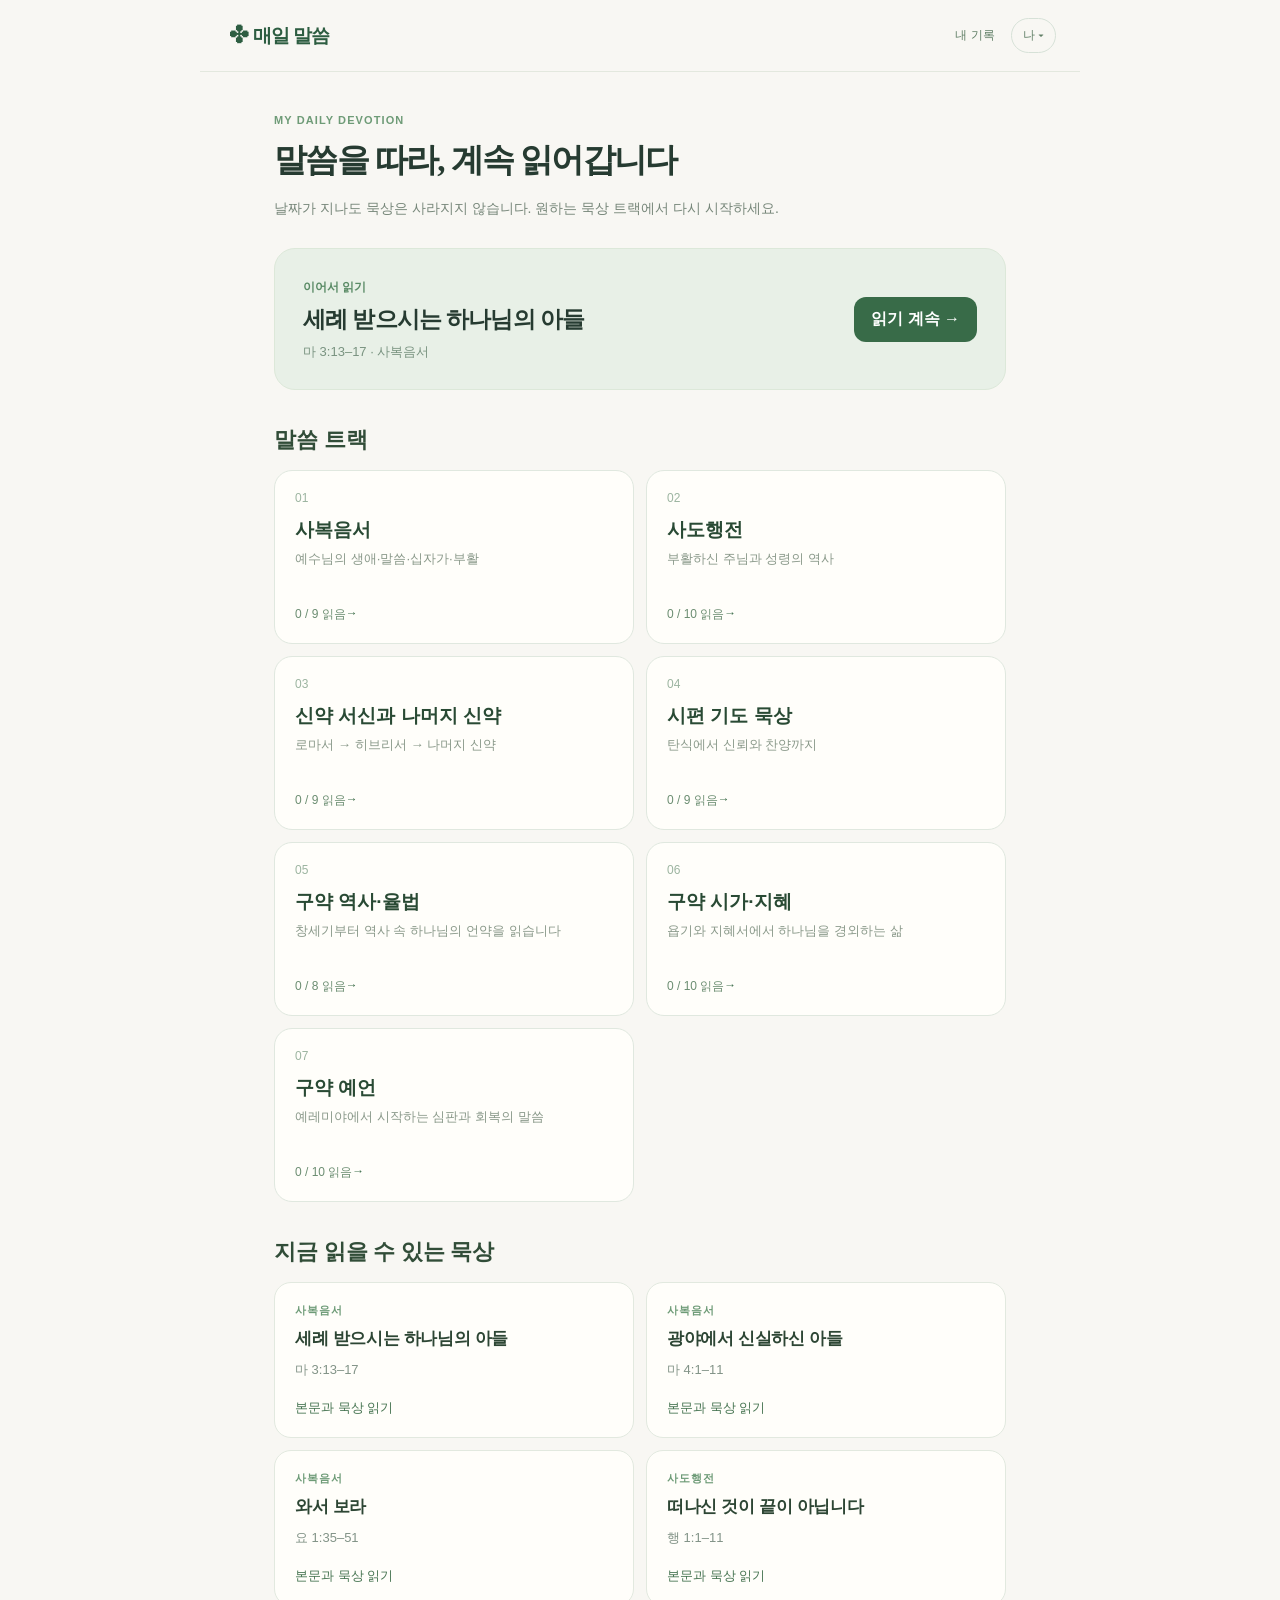
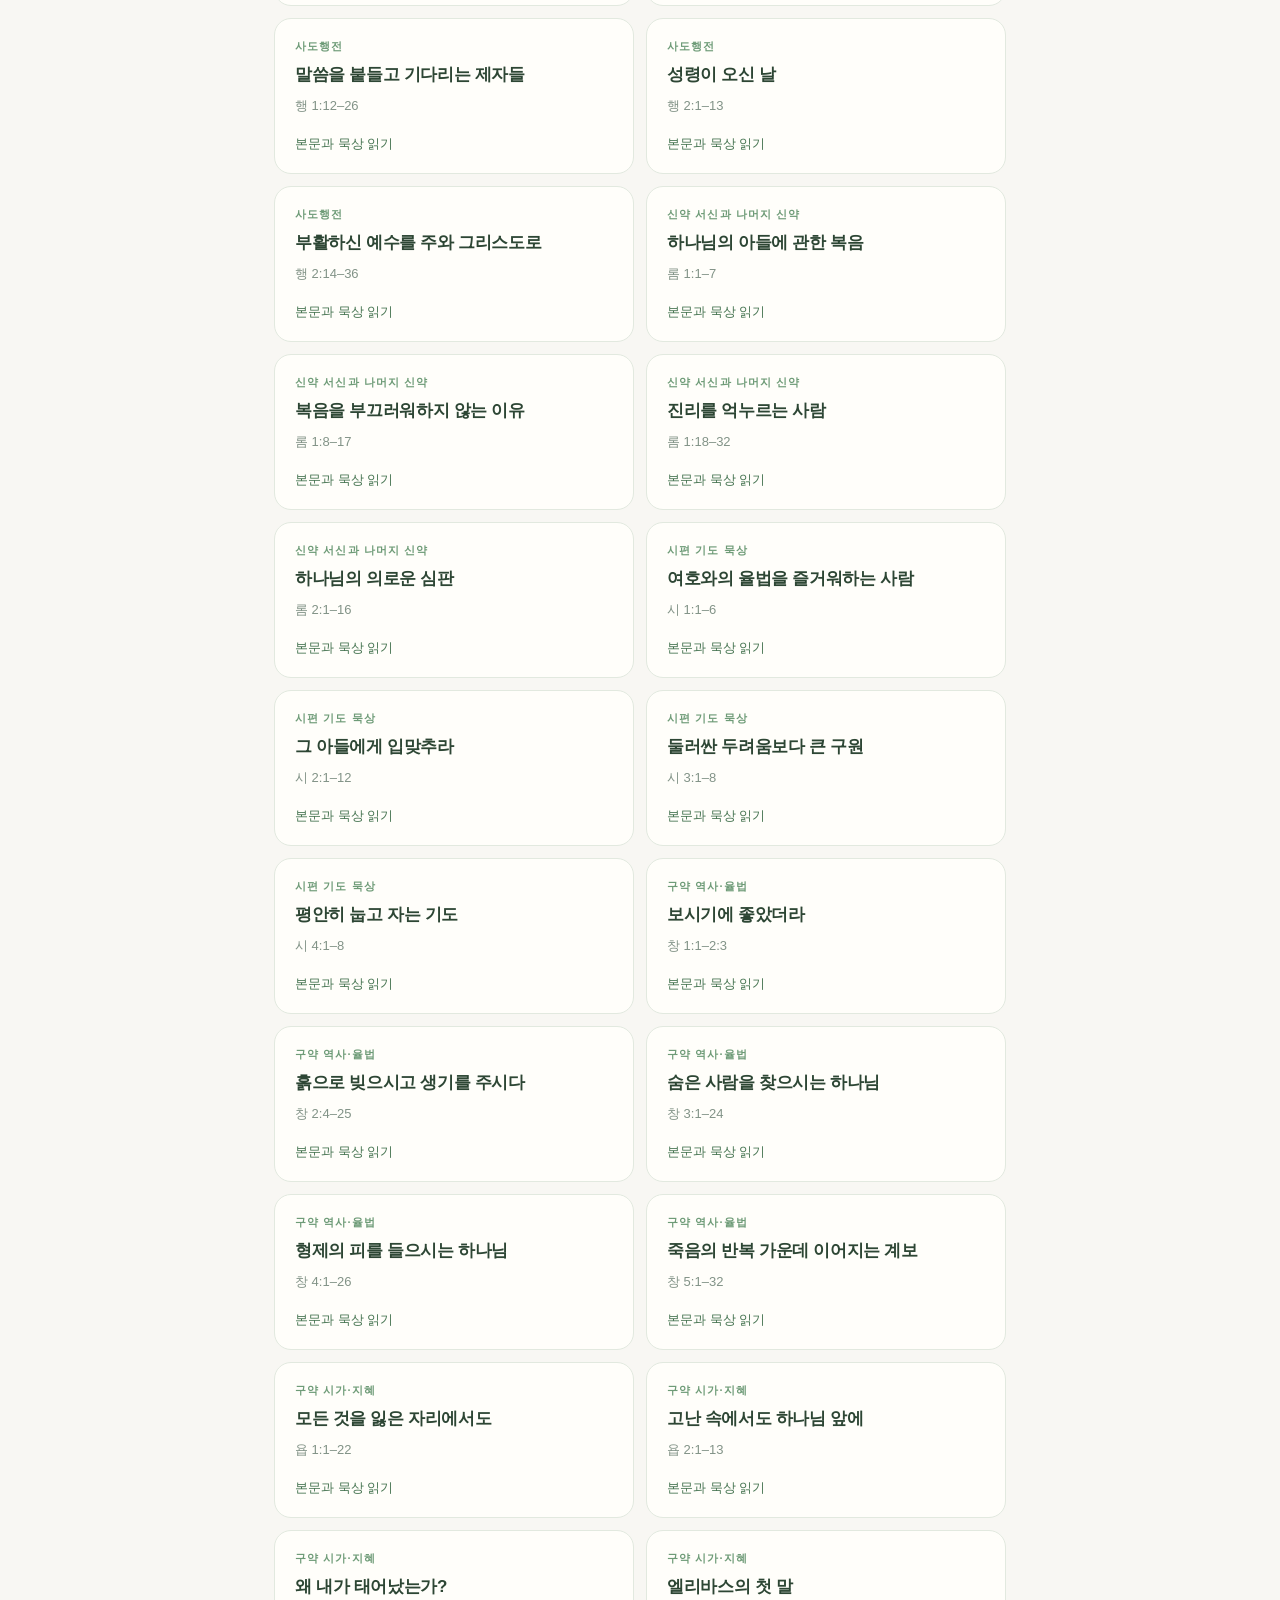
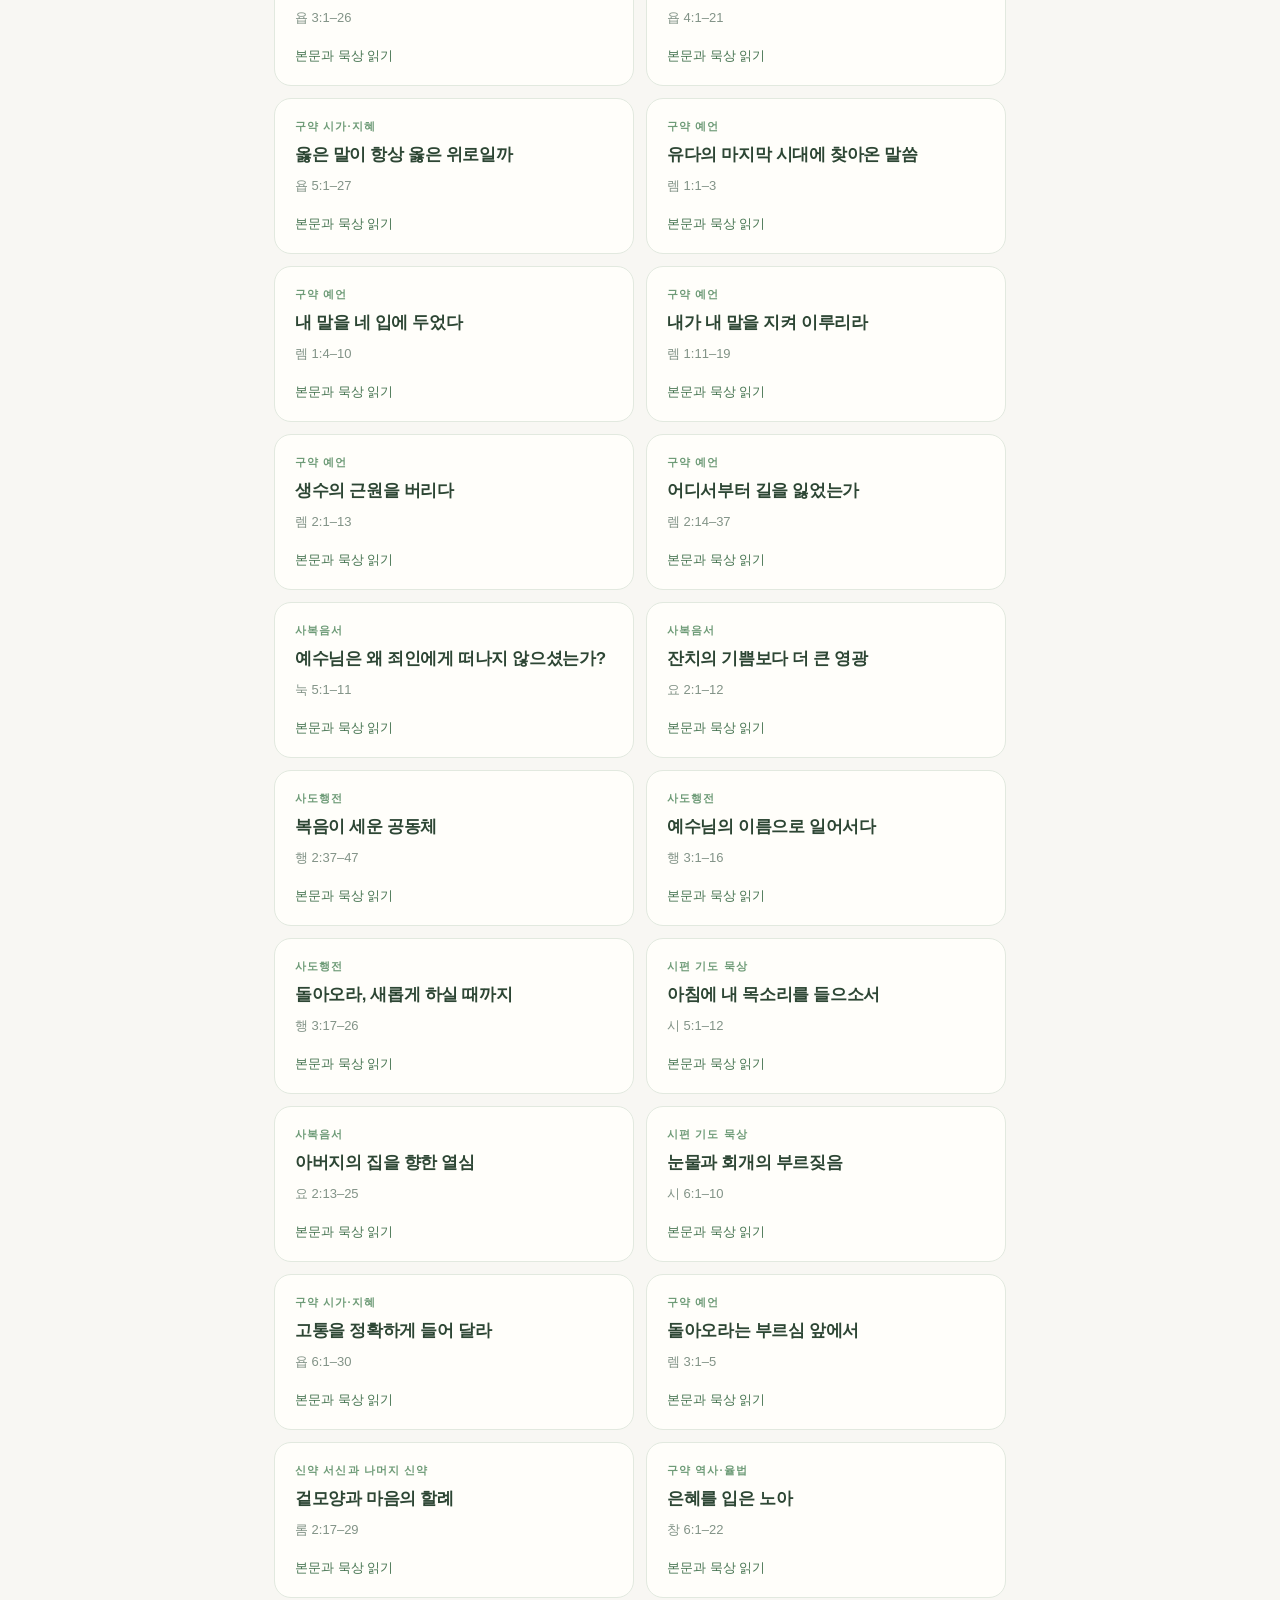
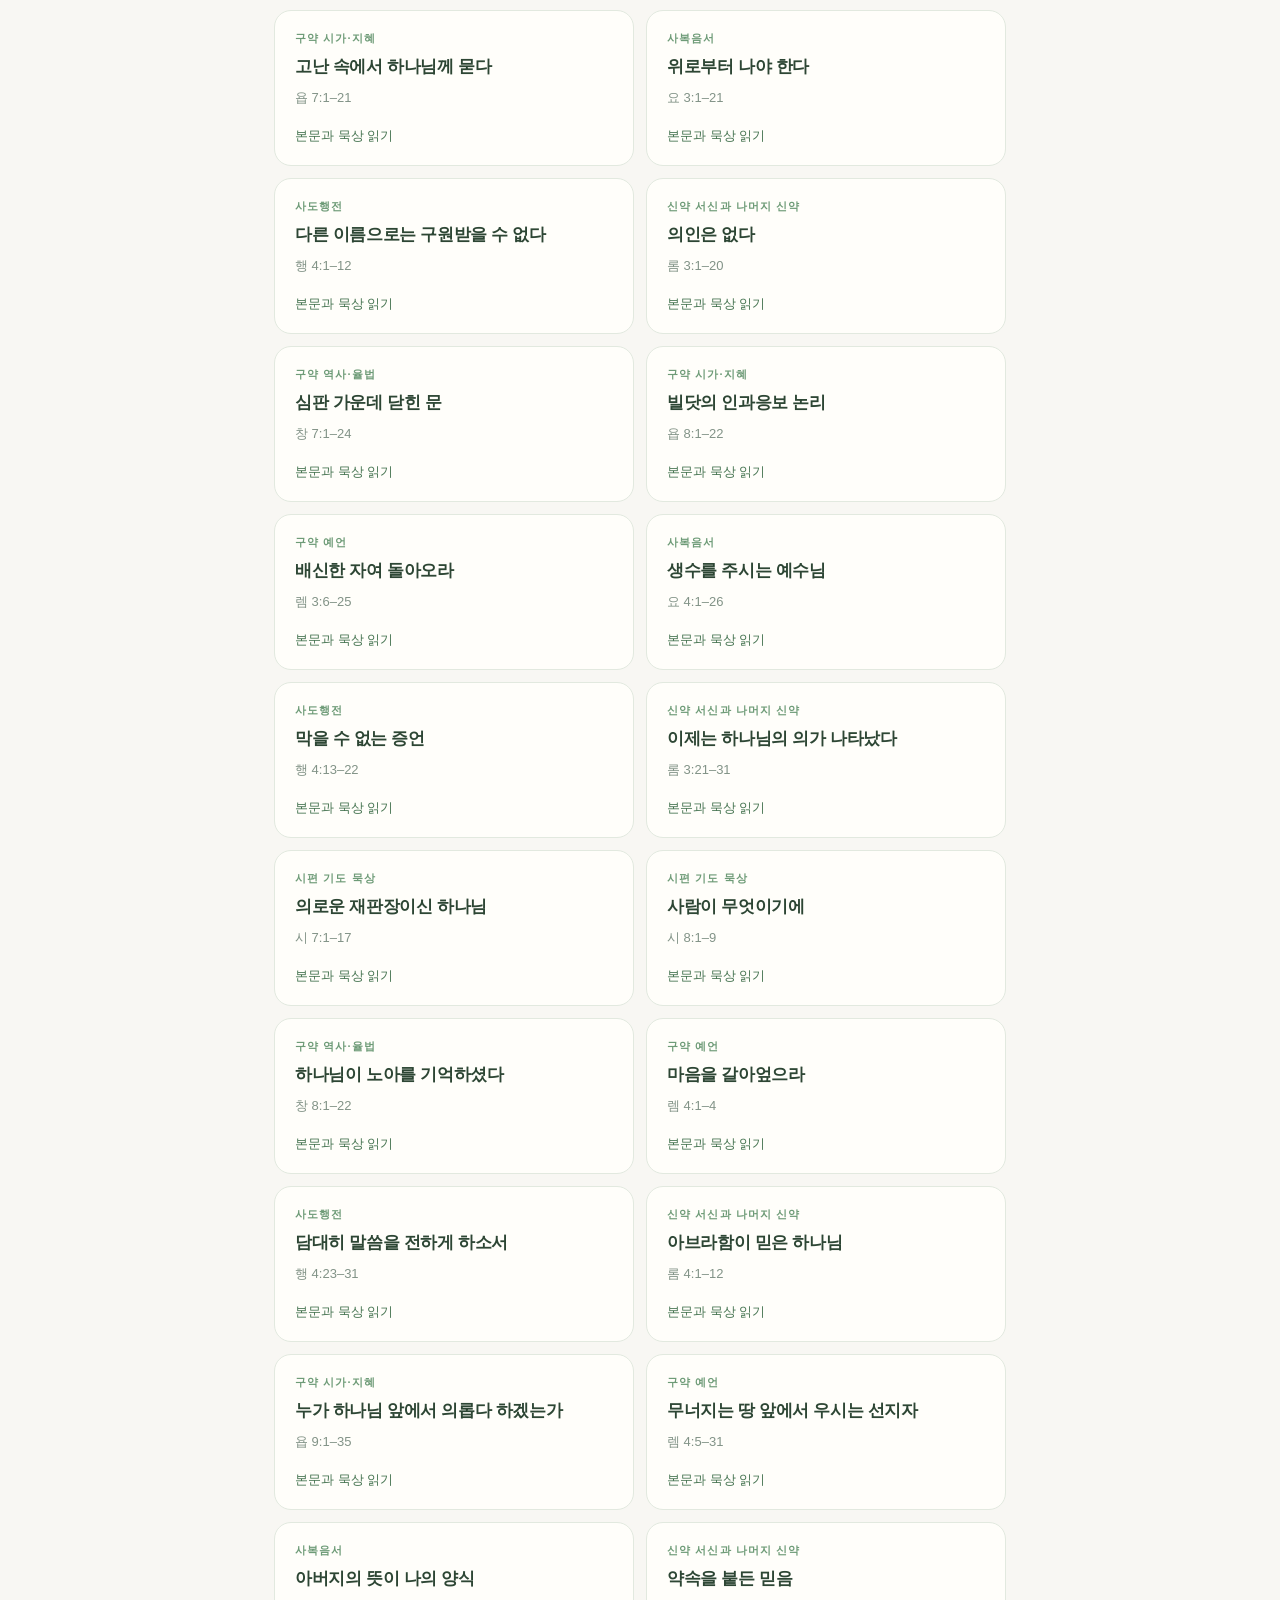
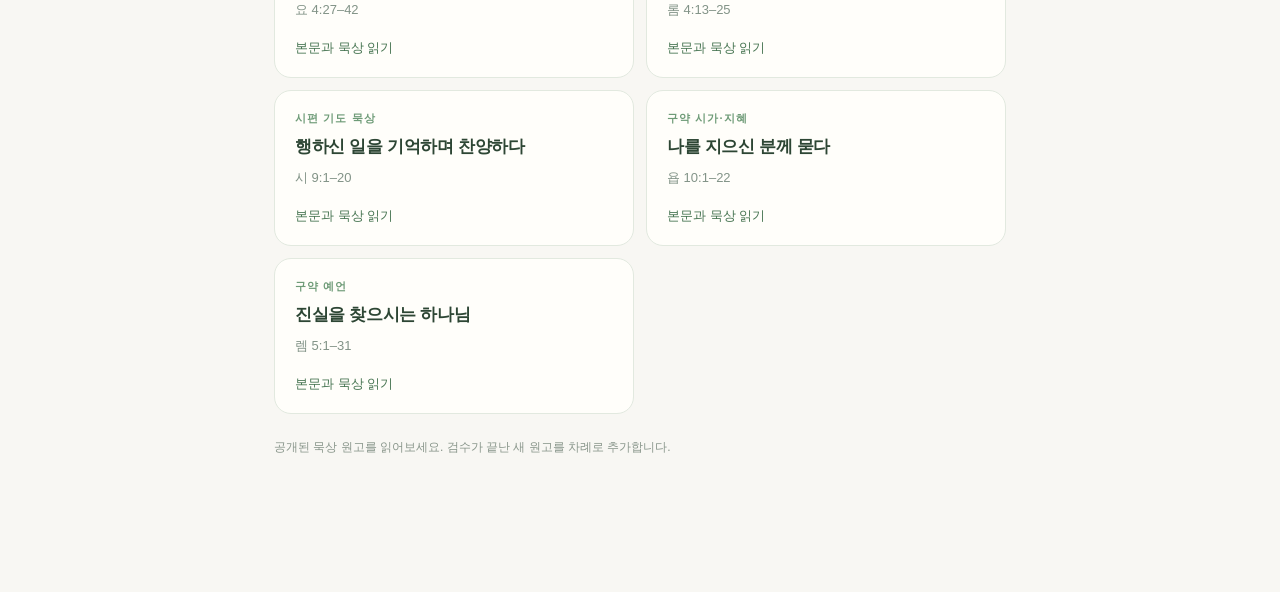
==== commit 368b7fff: "Publish OTN-PRO-010 Jeremiah 5:1-31 (06:00 ET) — index.html" ====
--- a/index.html
+++ b/index.html
@@ -12,7 +12,7 @@
 </head>
 <body>
   <div id="app"><div class="loading">매일 말씀</div></div>
-  <script src="./app.js?v=51" defer></script>
+  <script src="./app.js?v=52" defer></script>
   <script src="./sync-config.js?v=3" defer></script>
   <script src="./sync-client.js?v=5" defer></script>
 </body>
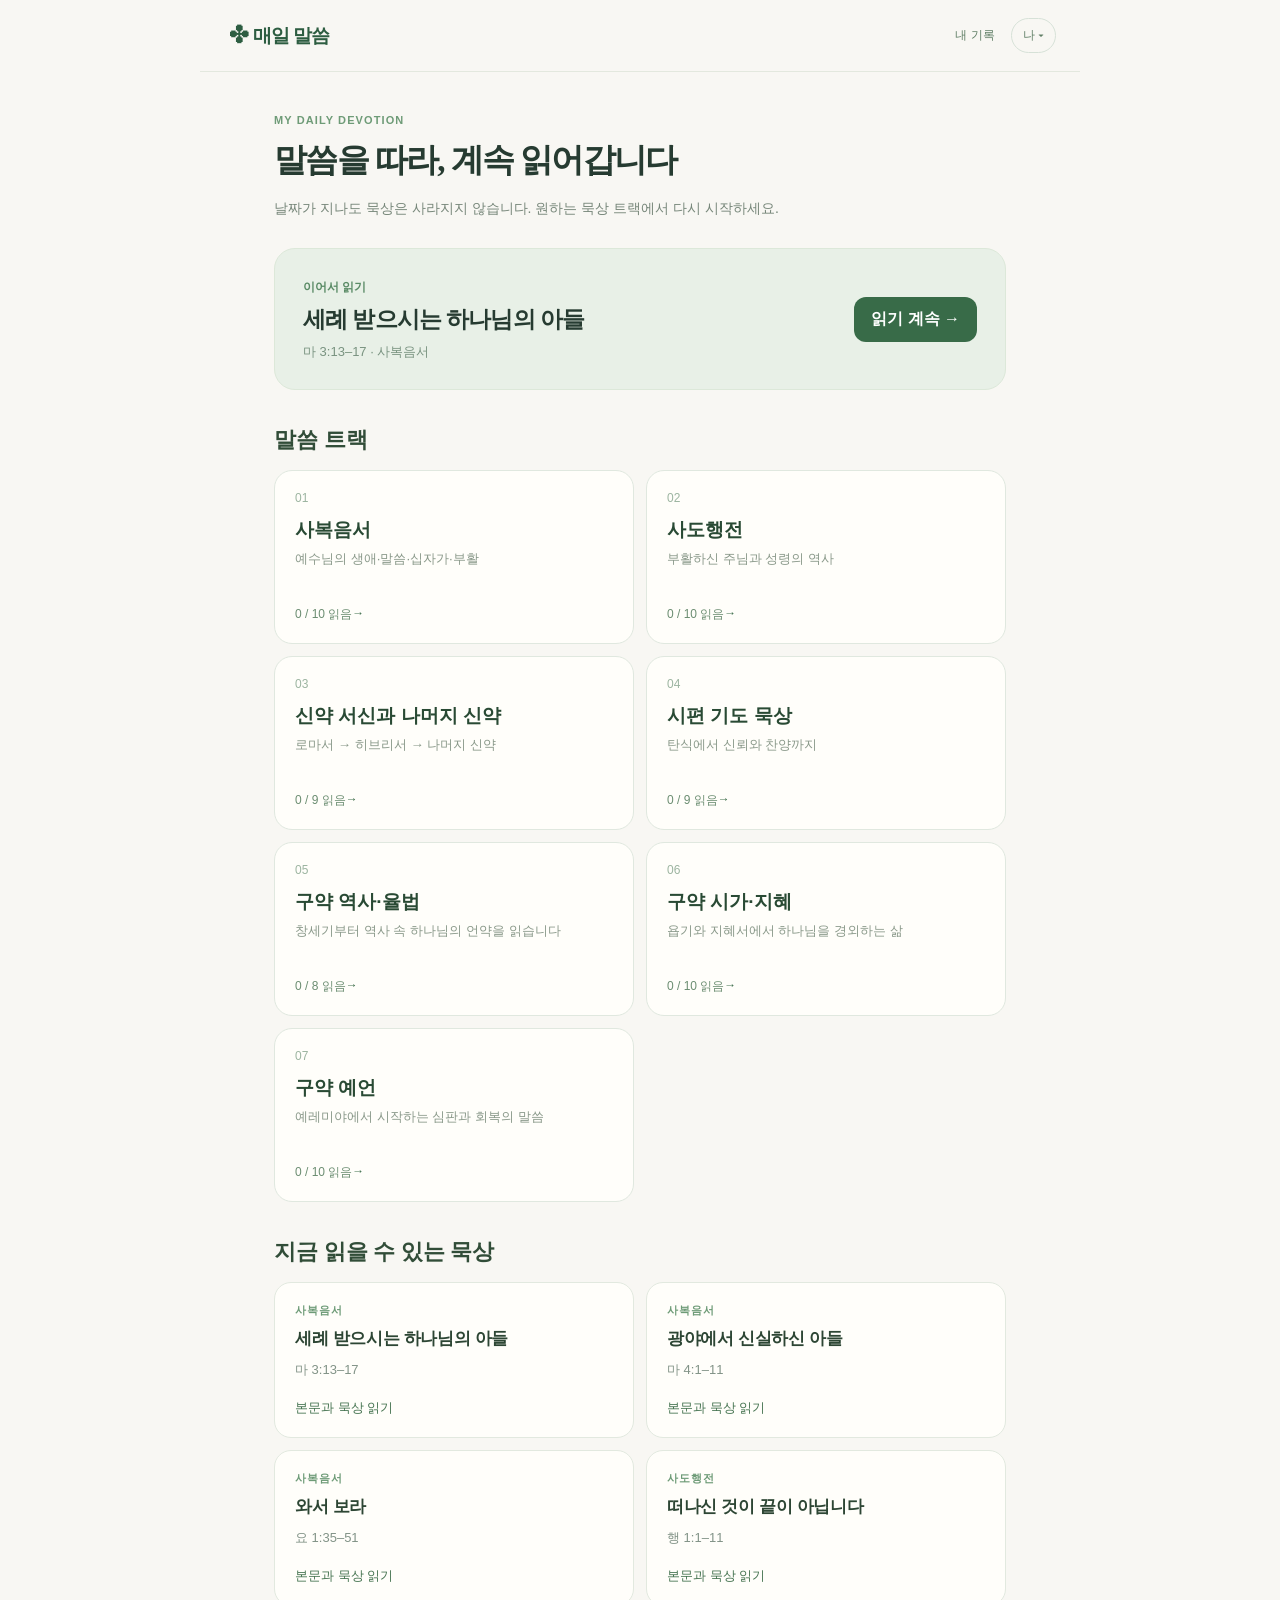
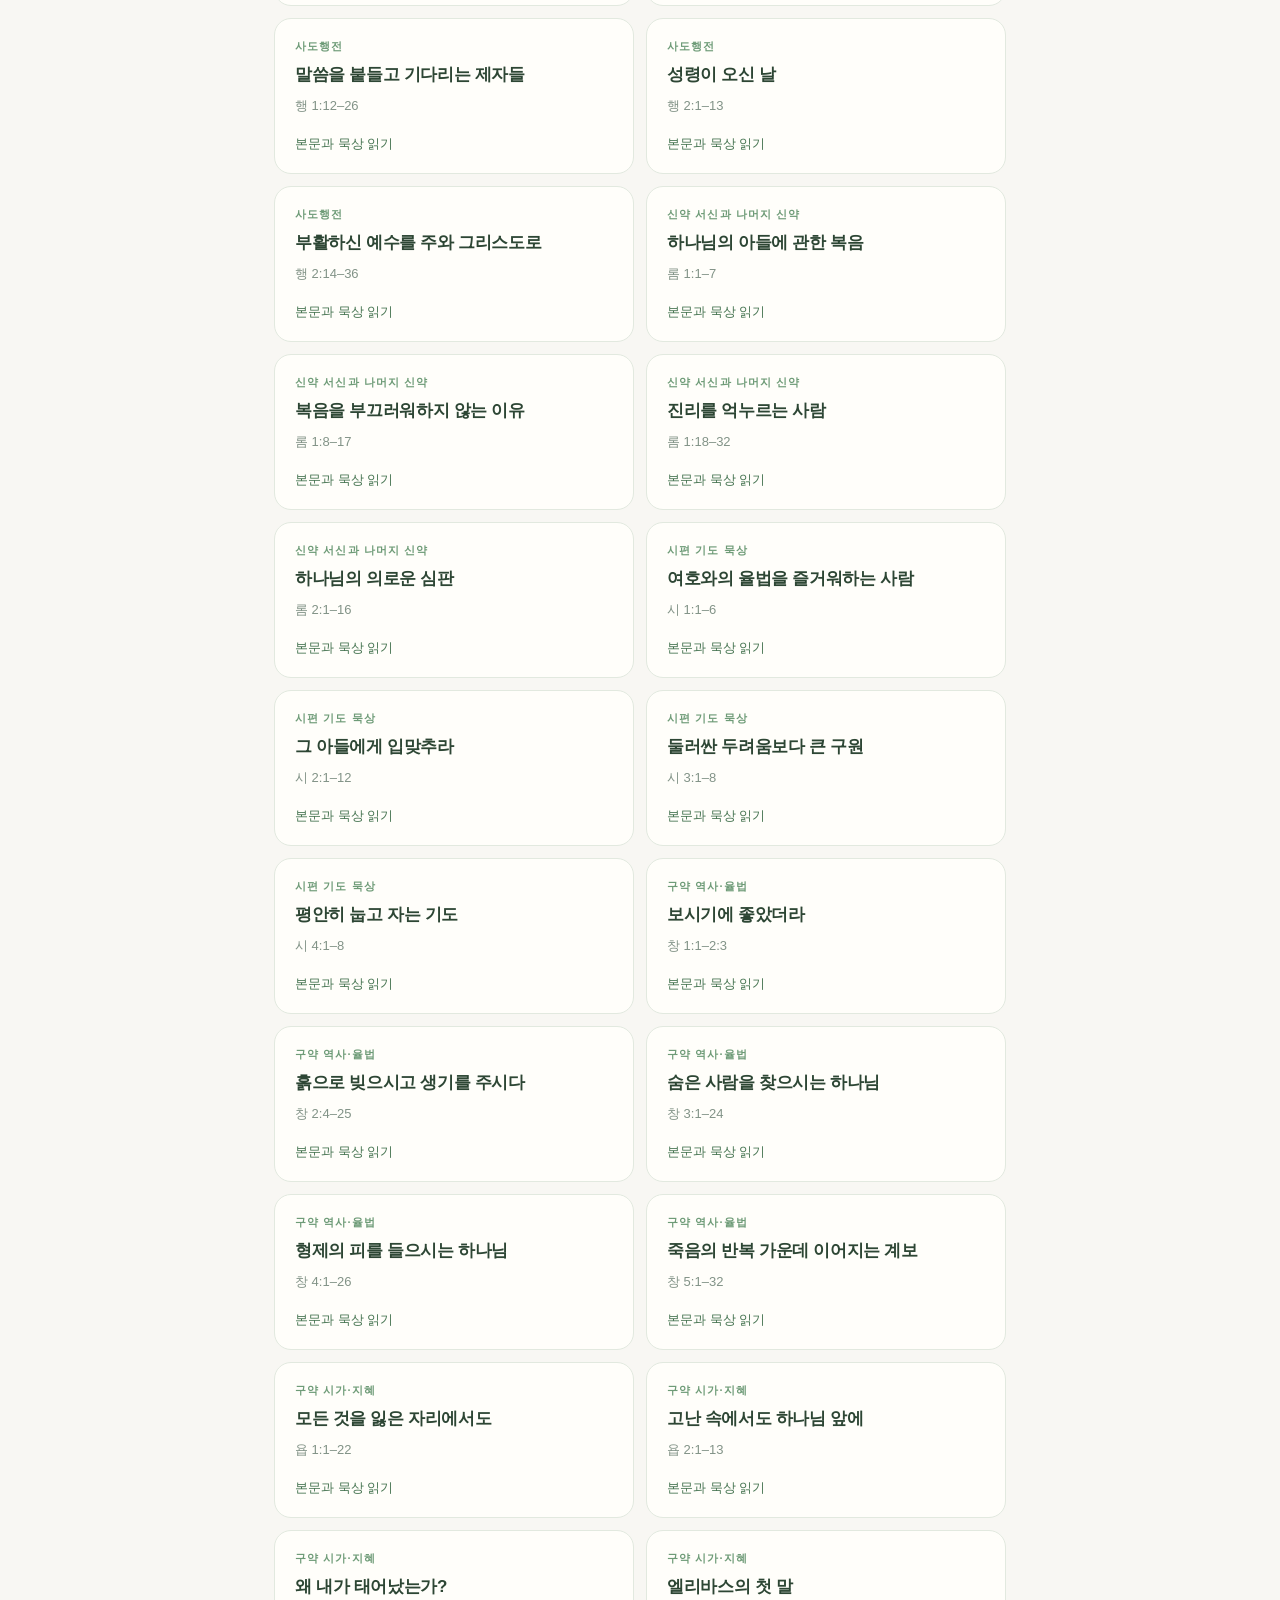
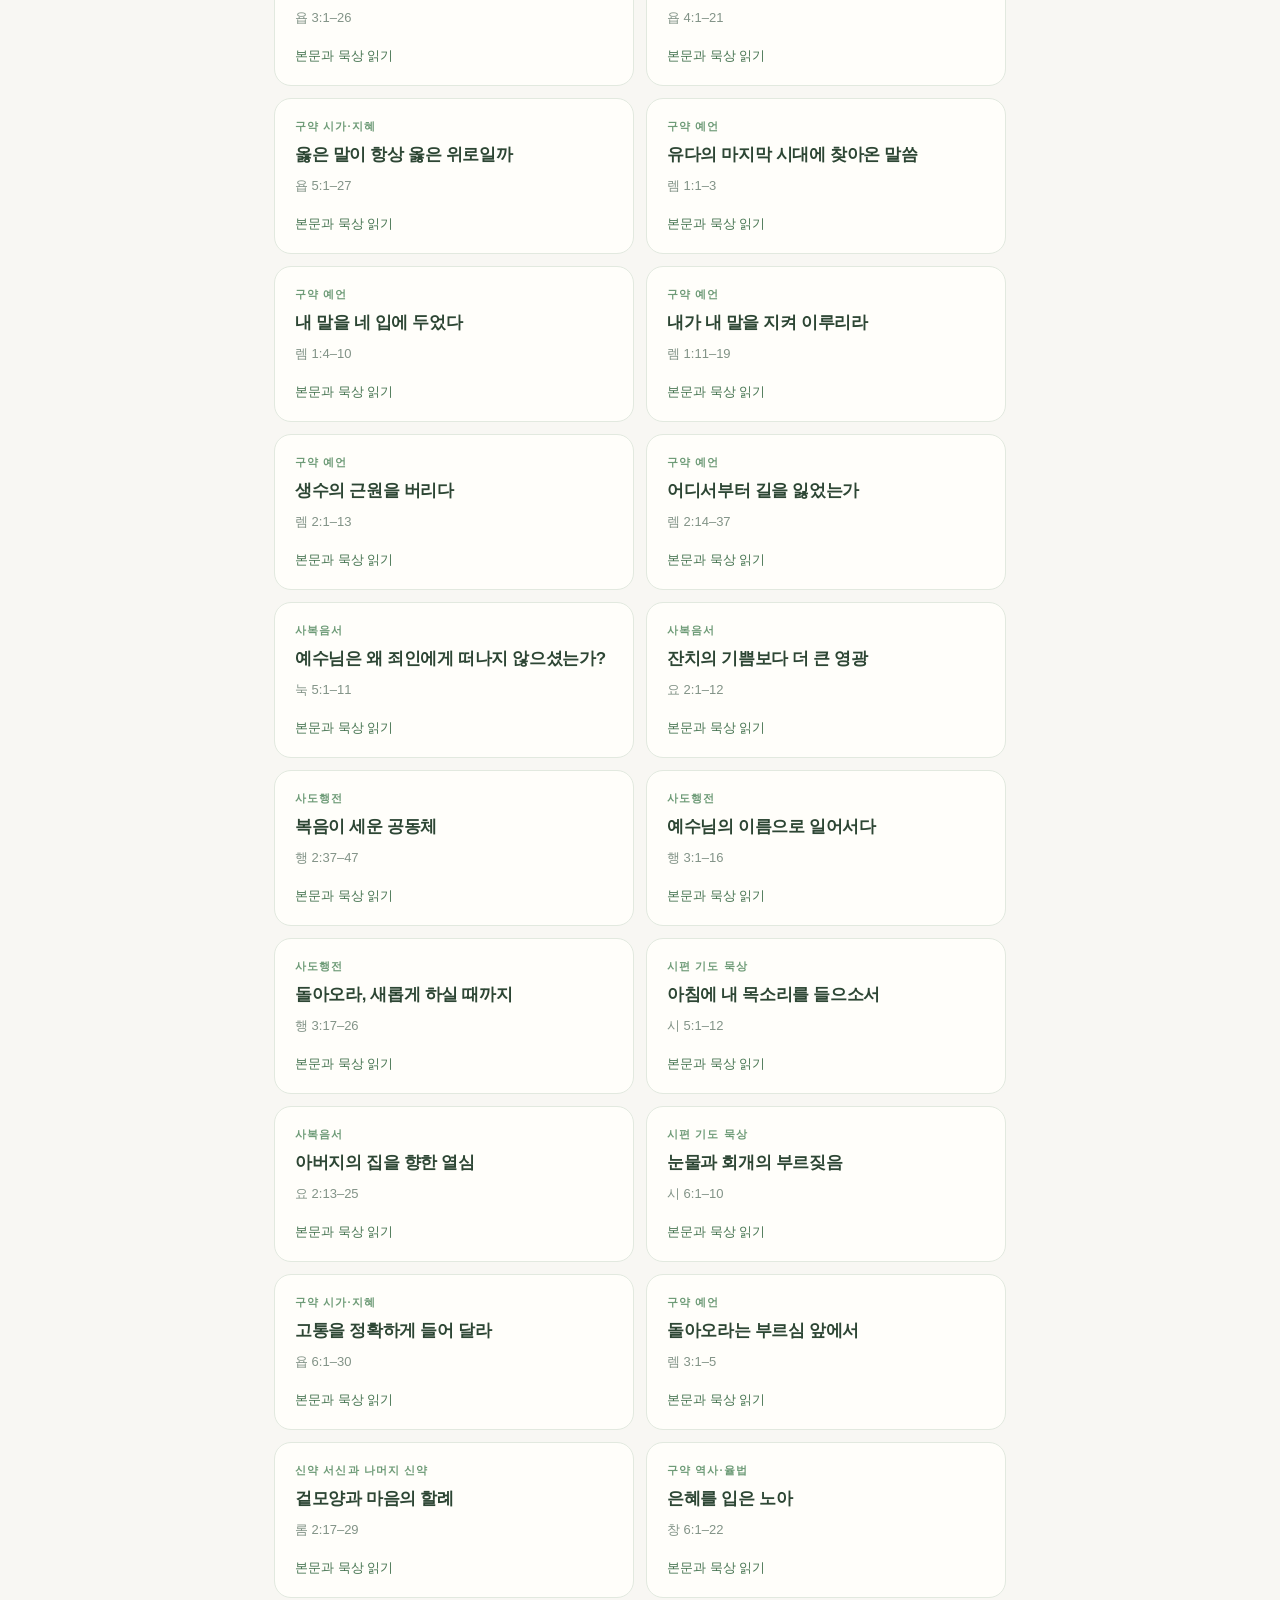
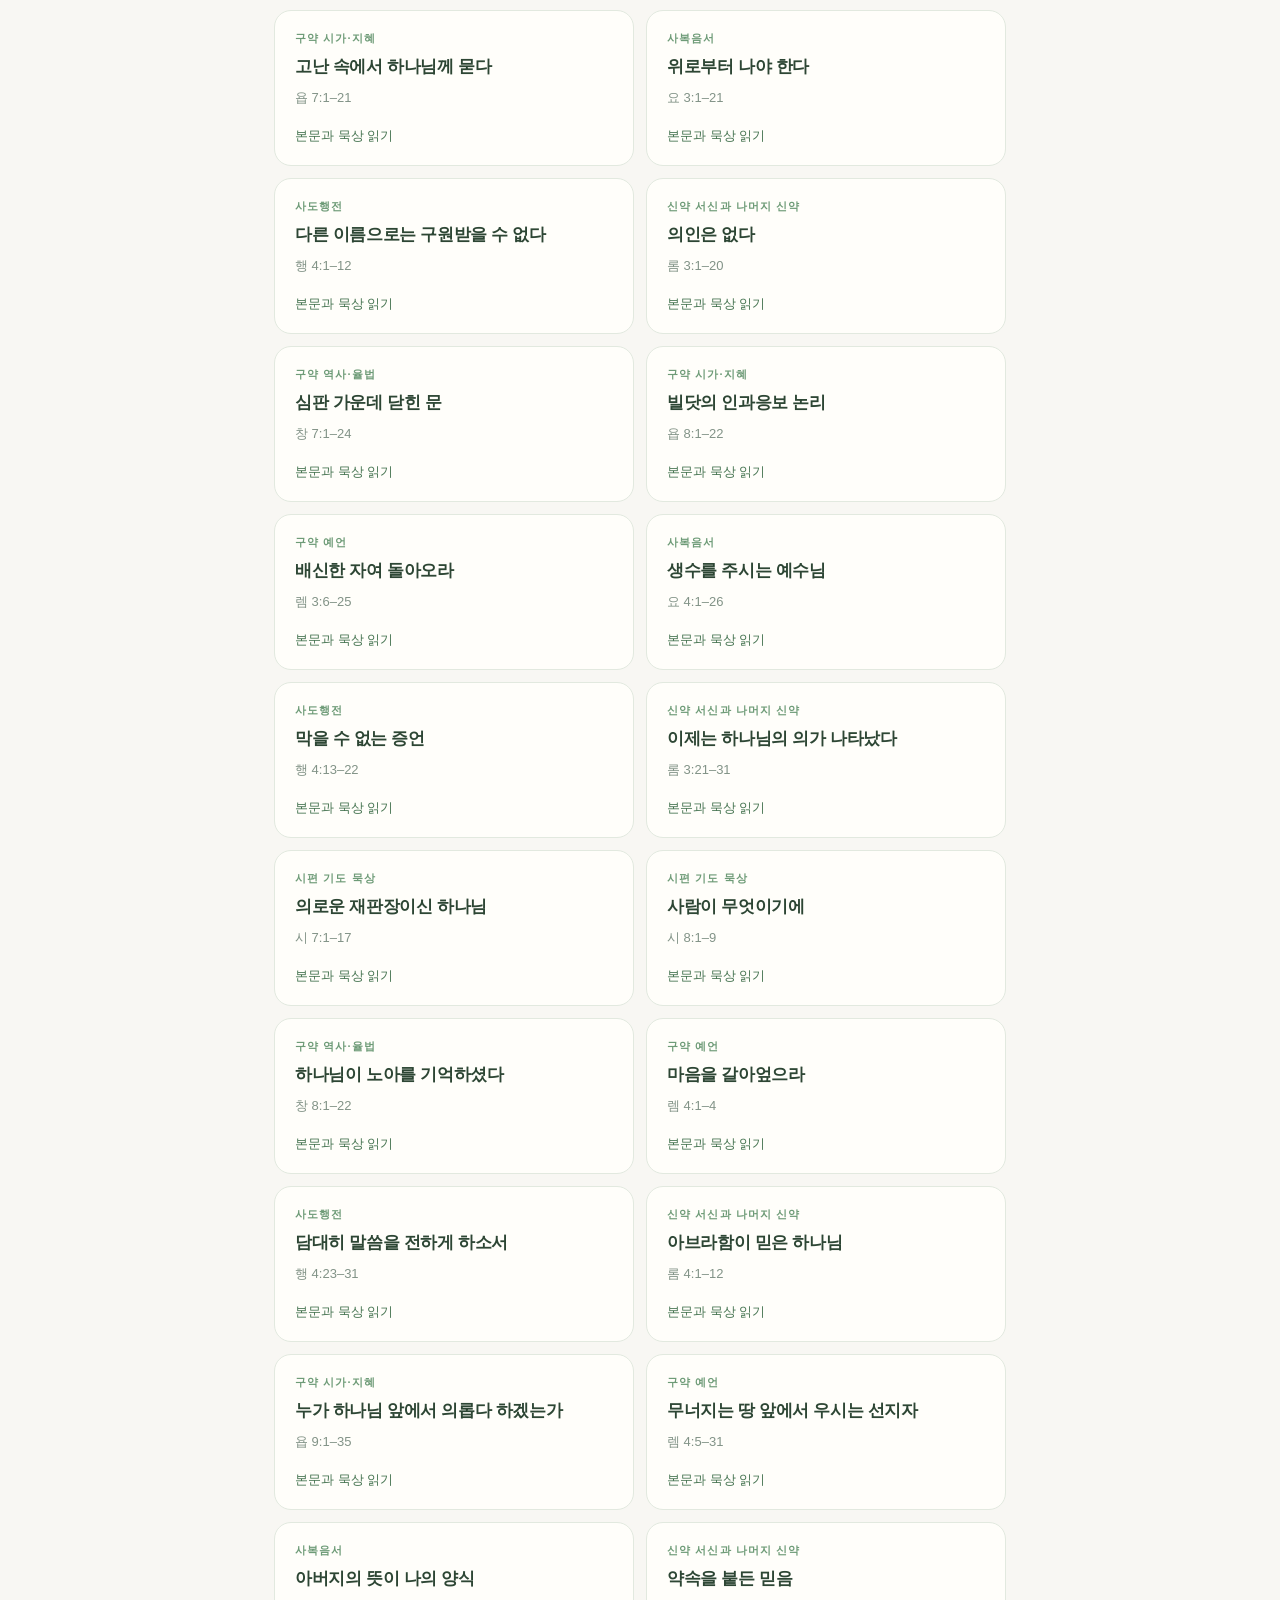
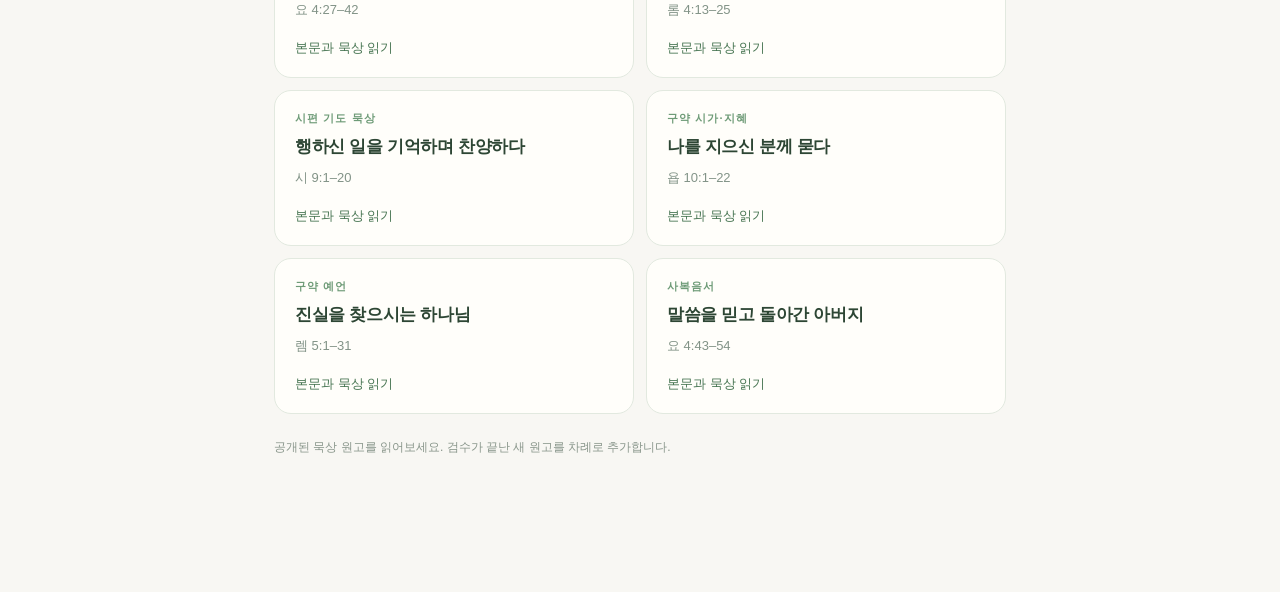
==== commit cb3a0180: "Publish JES-009 John 4:43-54 (2026-10-31 07:00 ET)" ====
--- a/index.html
+++ b/index.html
@@ -12,7 +12,7 @@
 </head>
 <body>
   <div id="app"><div class="loading">매일 말씀</div></div>
-  <script src="./app.js?v=52" defer></script>
+  <script src="./app.js?v=53" defer></script>
   <script src="./sync-config.js?v=3" defer></script>
   <script src="./sync-client.js?v=5" defer></script>
 </body>
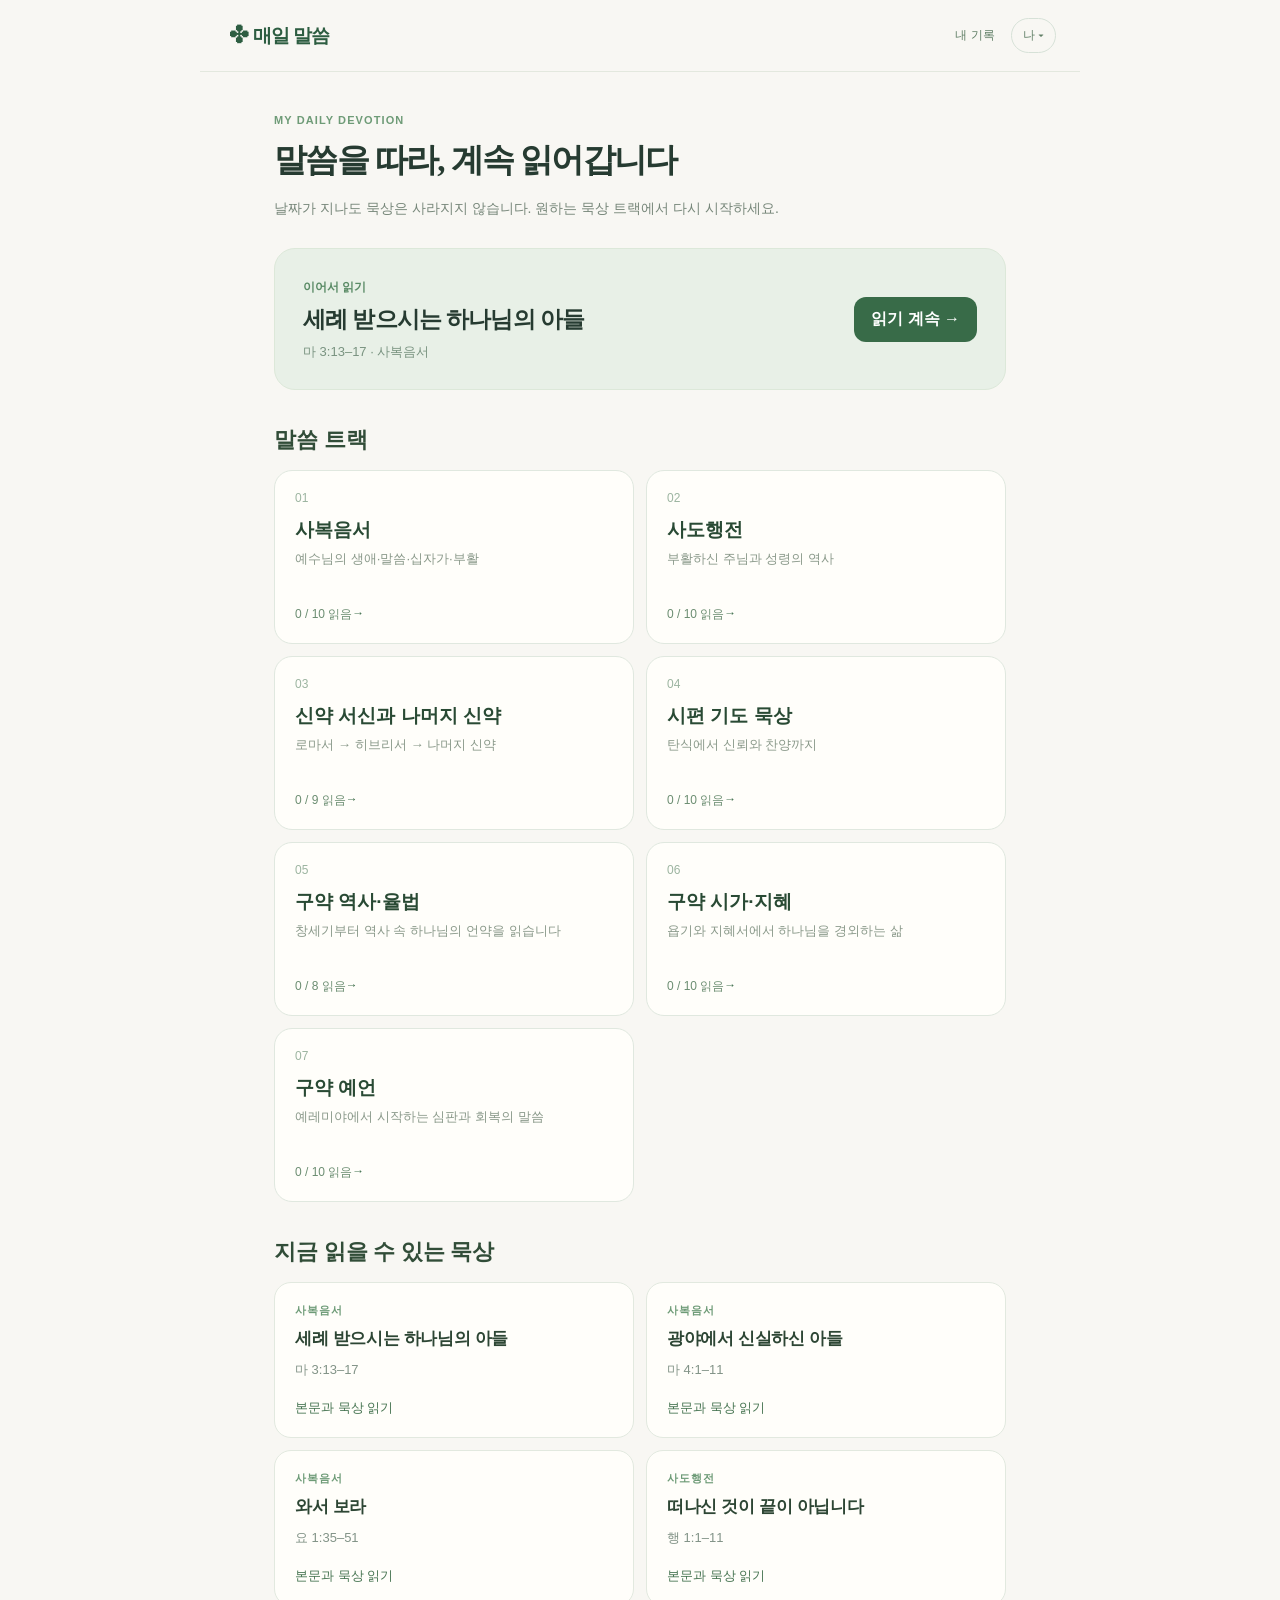
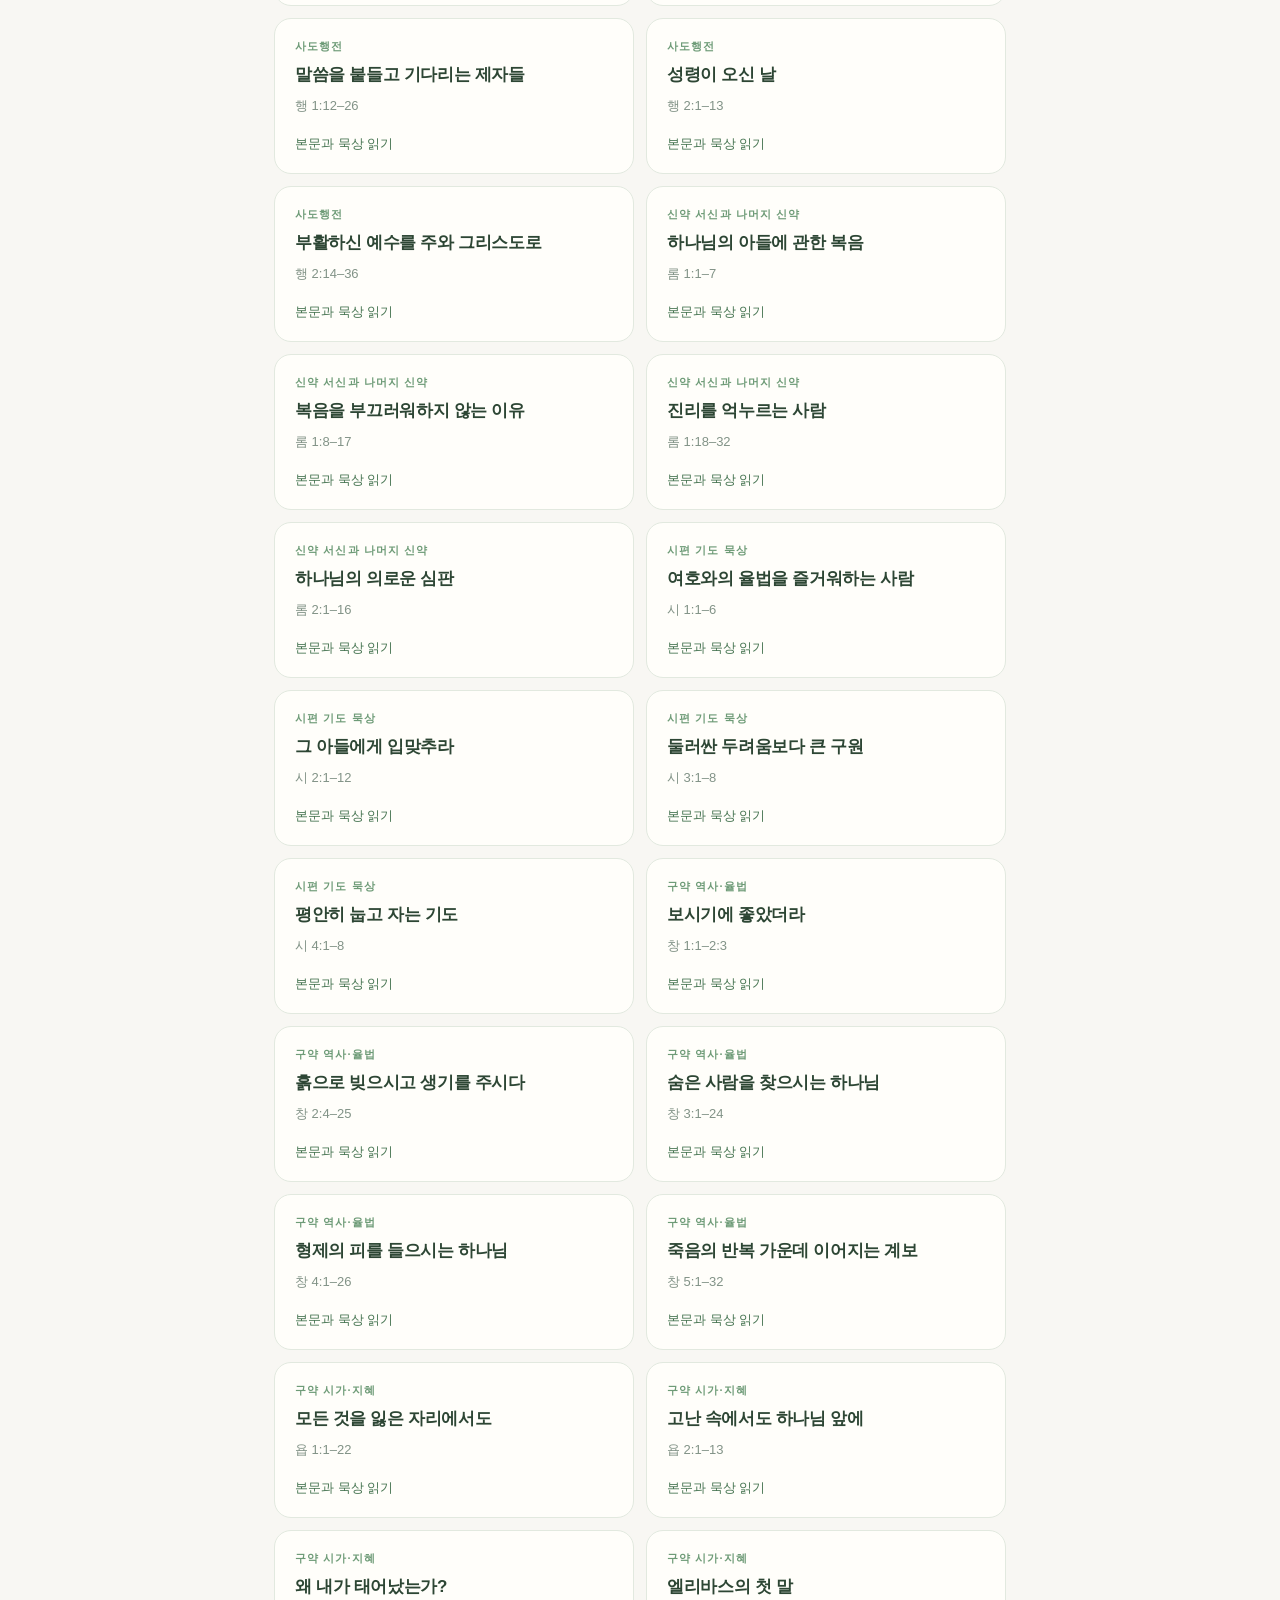
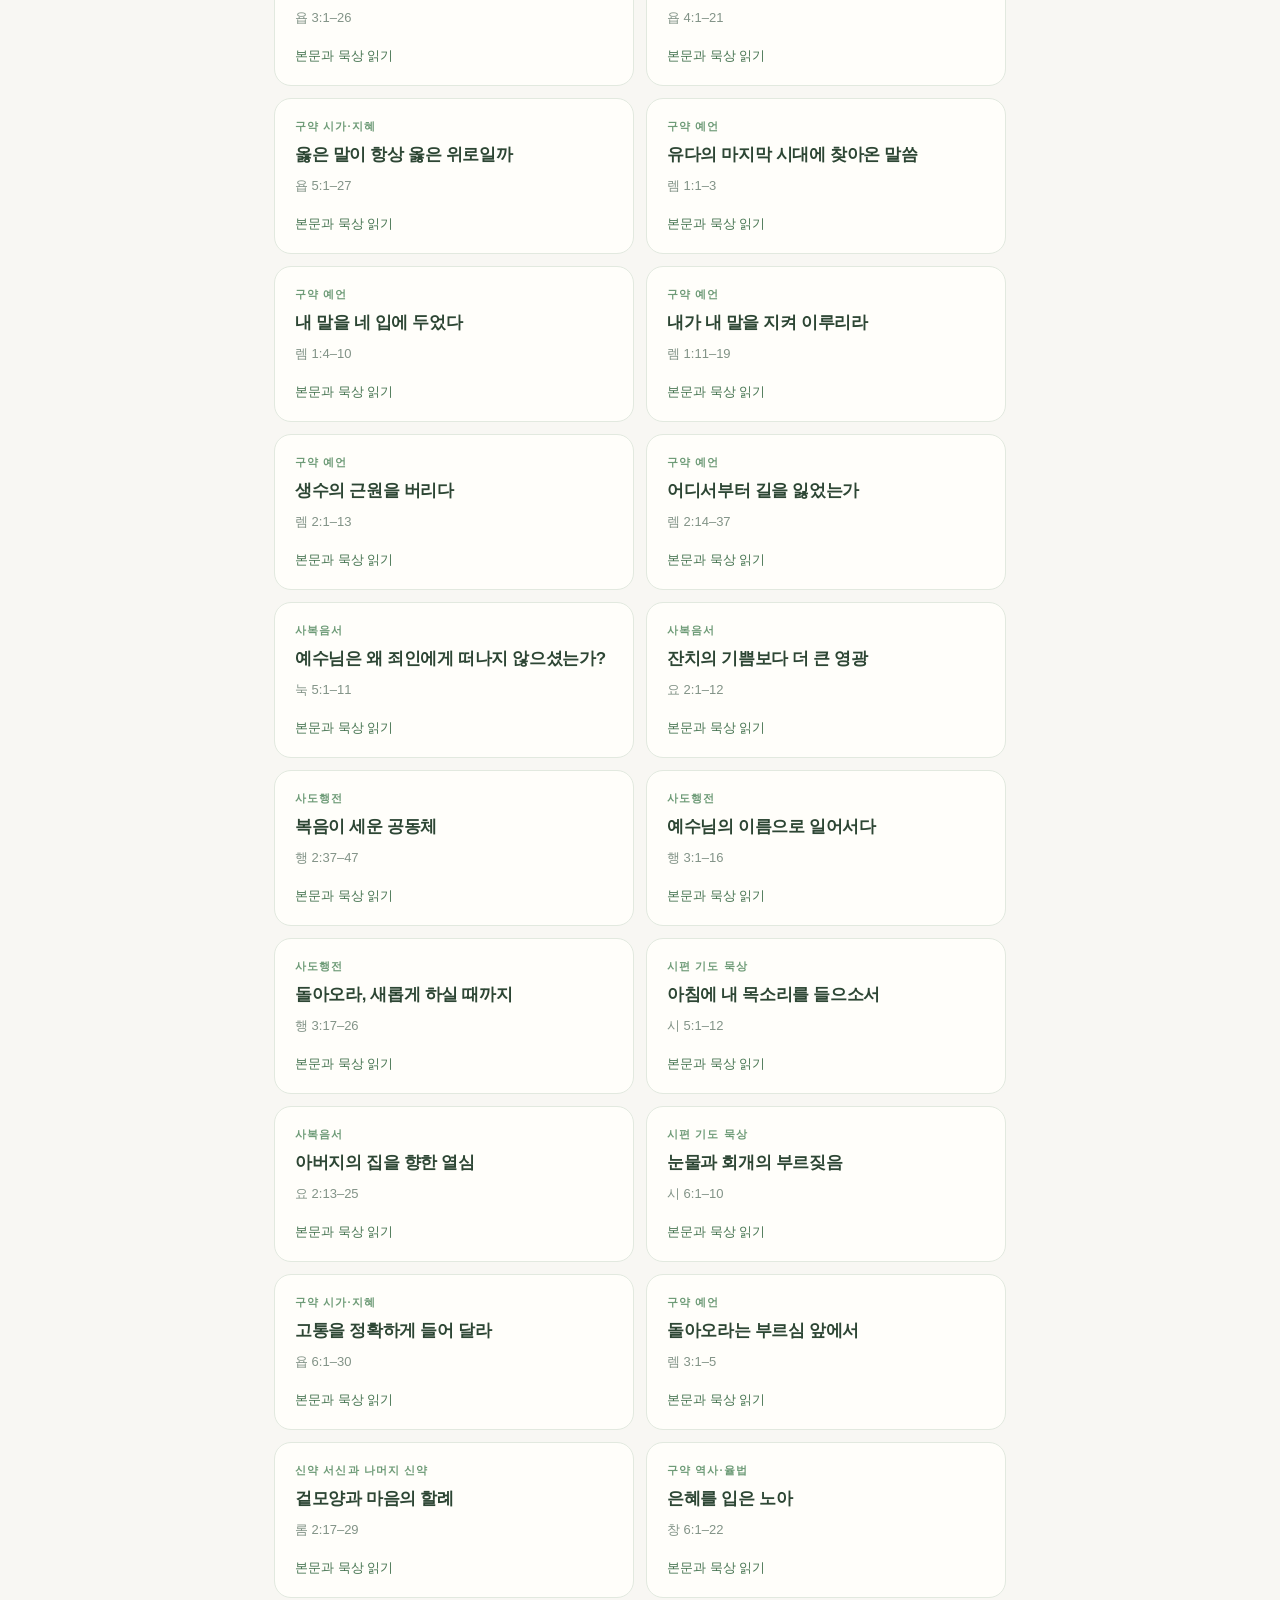
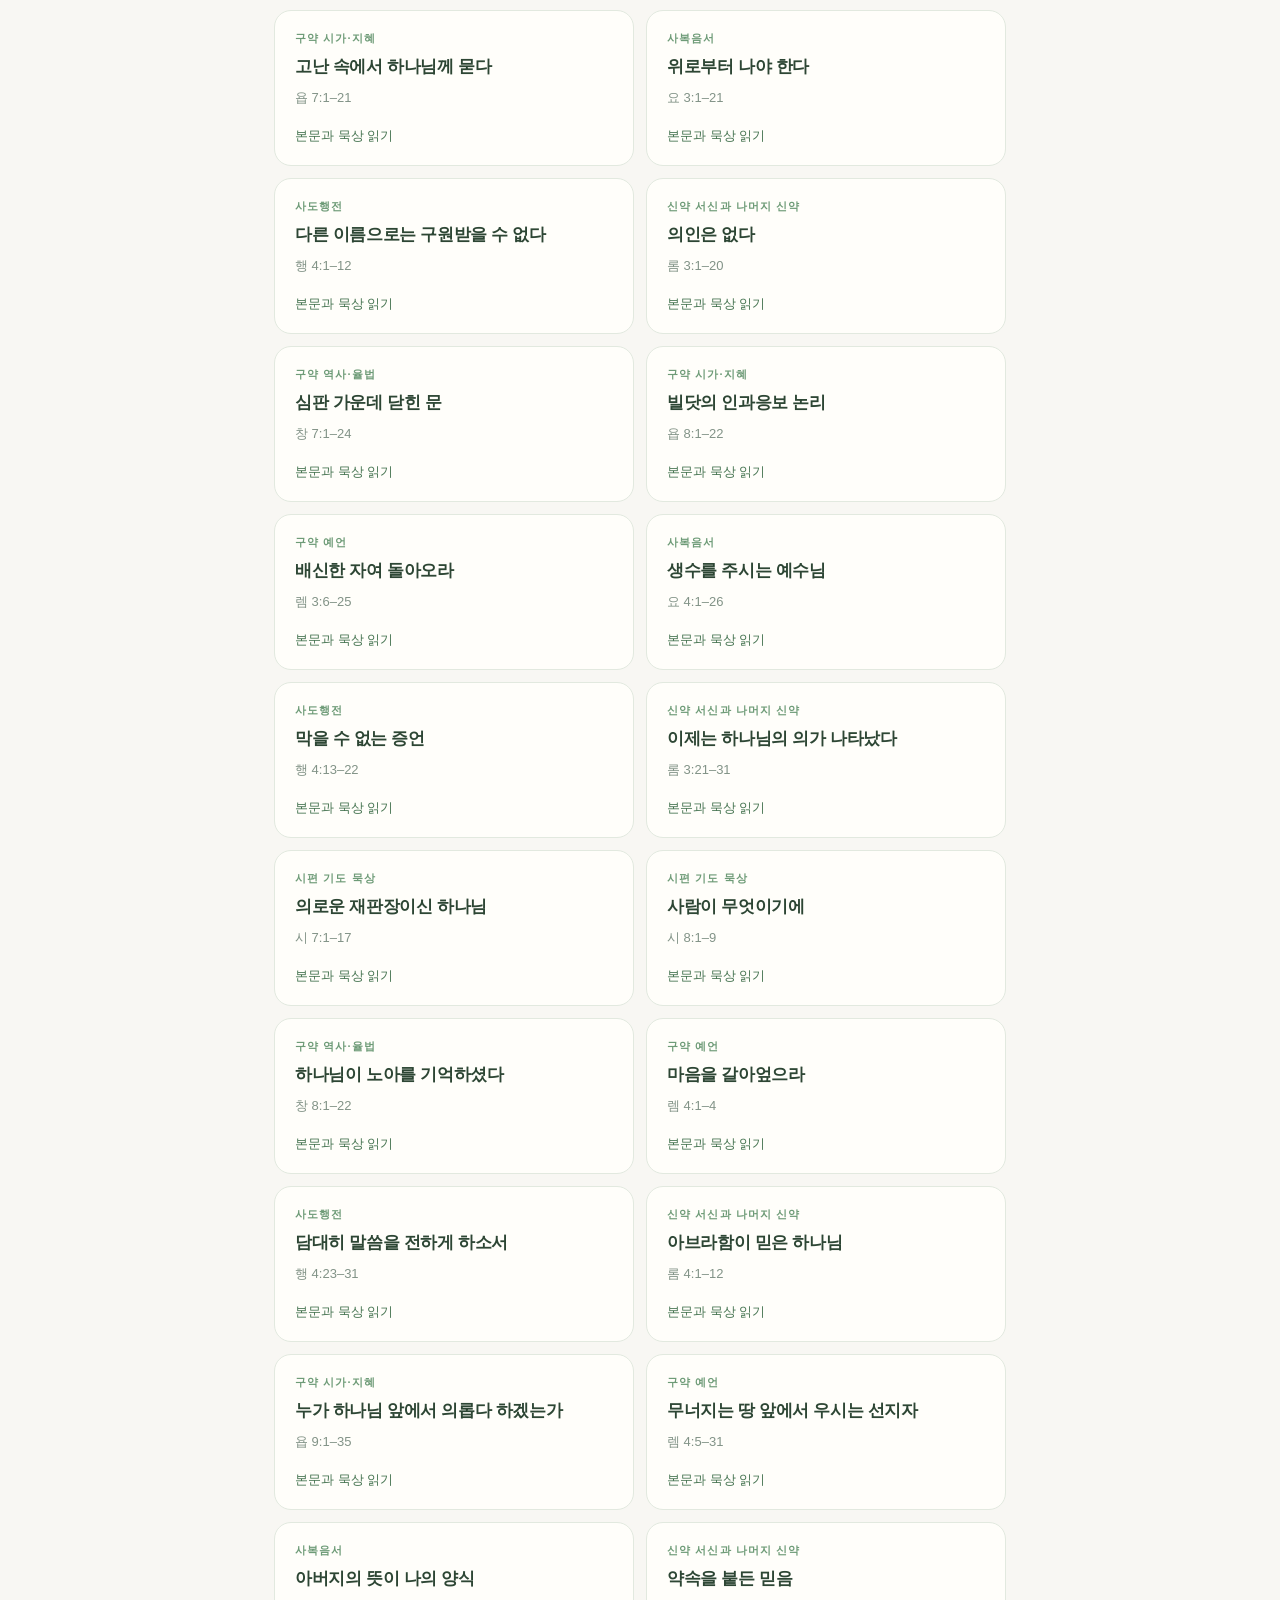
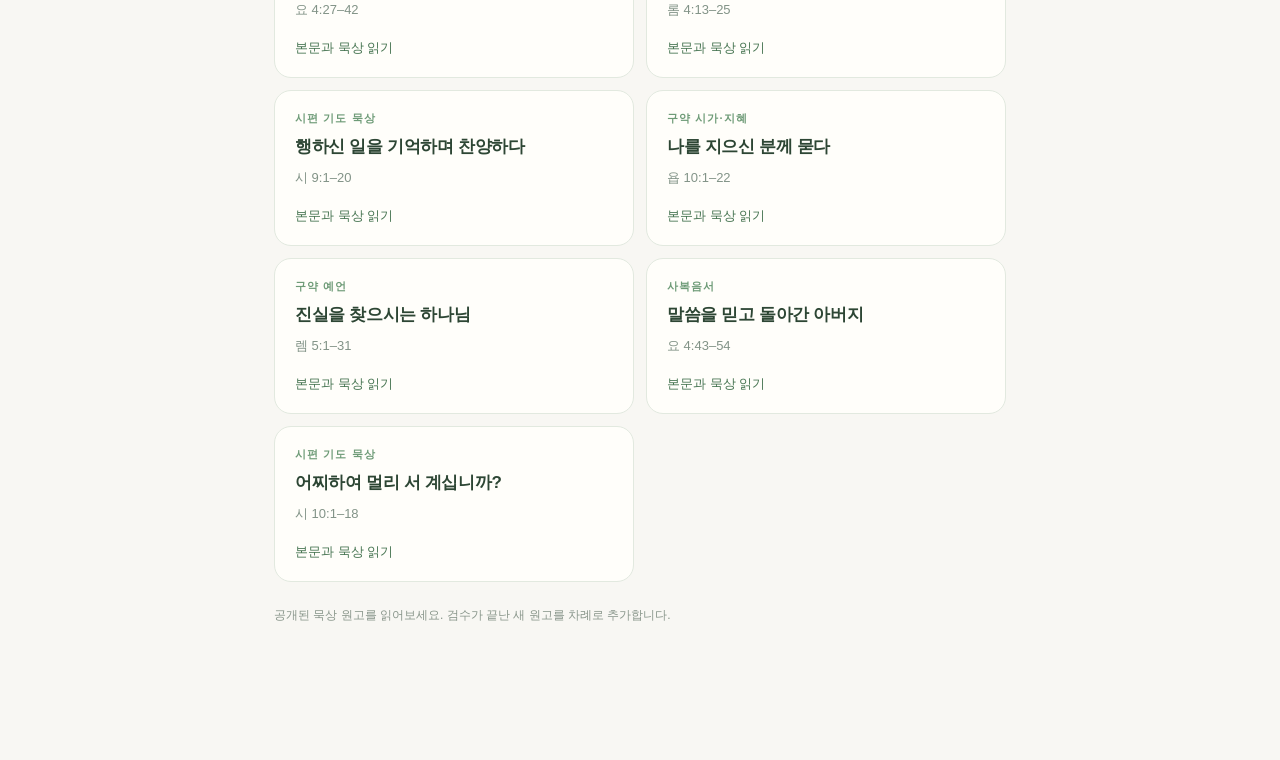
==== commit edb12d81: "Bump Daily Word app.js cache to v54" ====
--- a/index.html
+++ b/index.html
@@ -12,7 +12,7 @@
 </head>
 <body>
   <div id="app"><div class="loading">매일 말씀</div></div>
-  <script src="./app.js?v=53" defer></script>
+  <script src="./app.js?v=54" defer></script>
   <script src="./sync-config.js?v=3" defer></script>
   <script src="./sync-client.js?v=5" defer></script>
 </body>
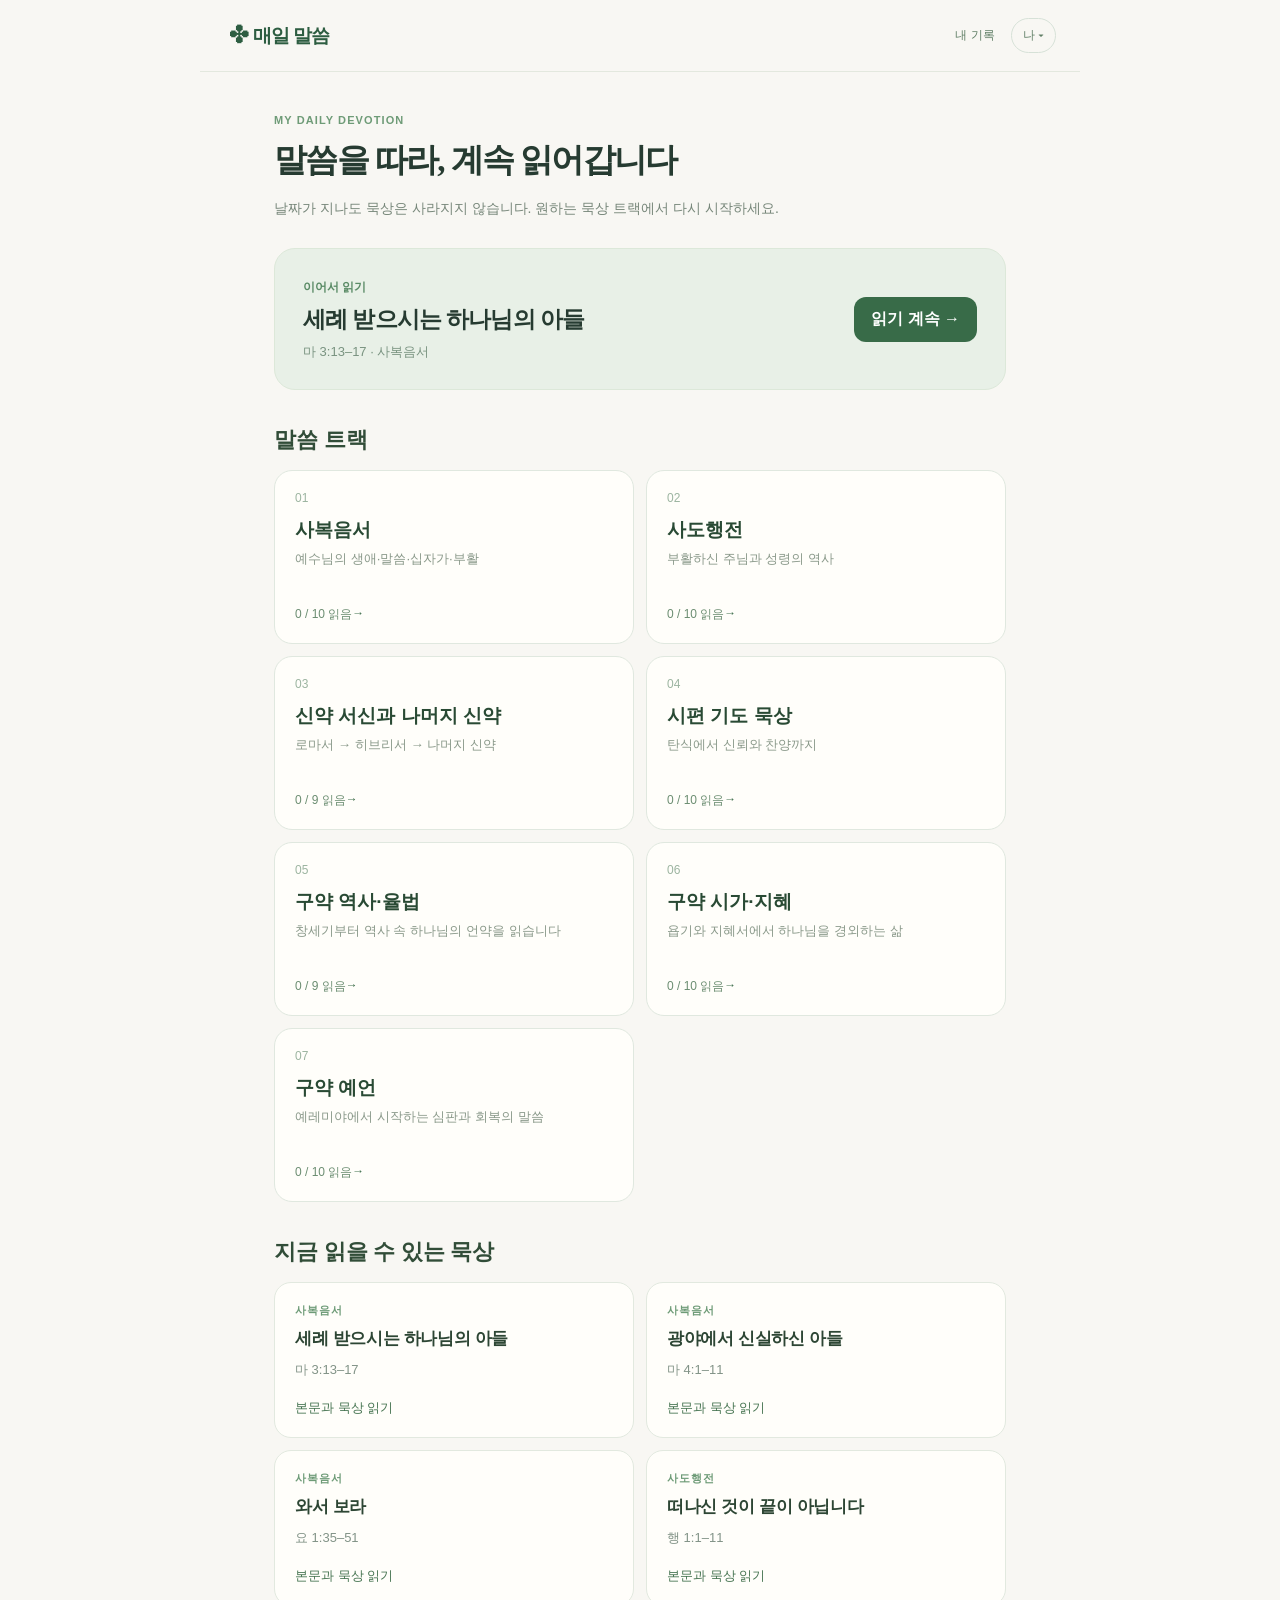
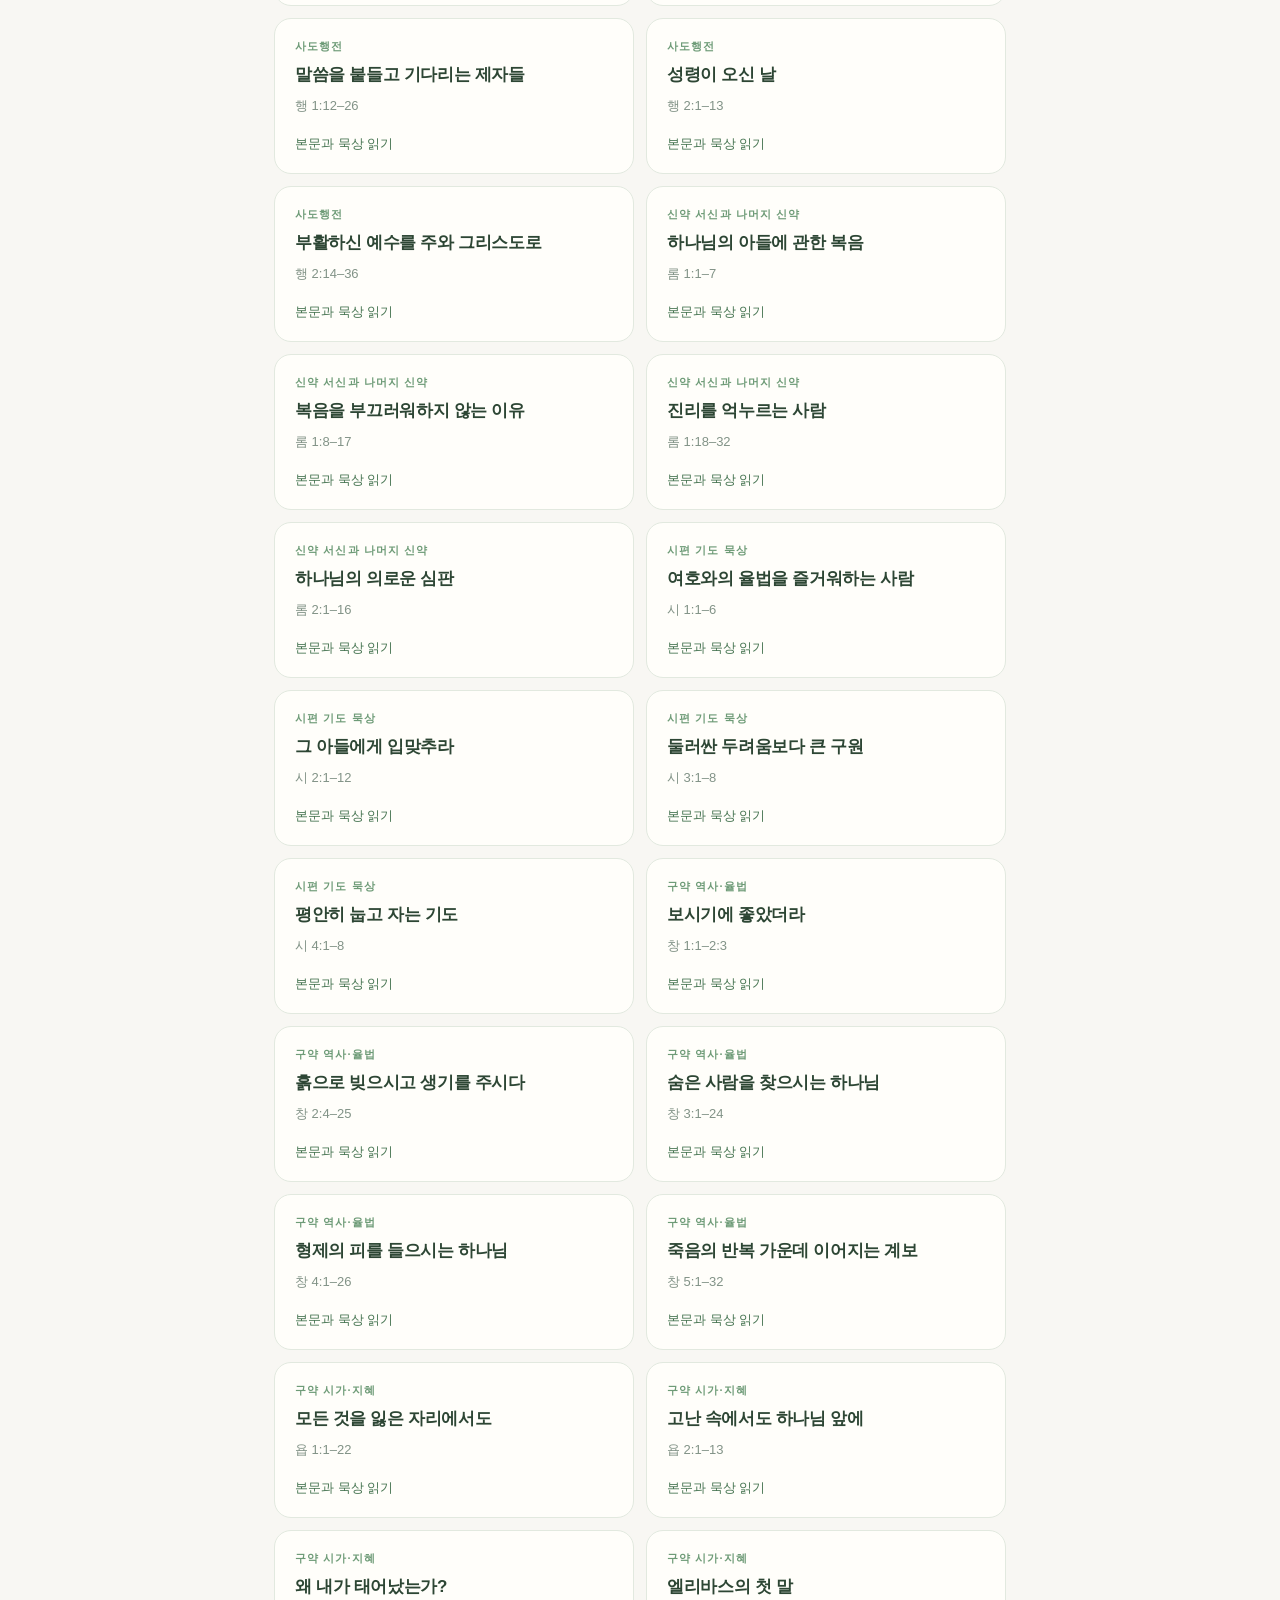
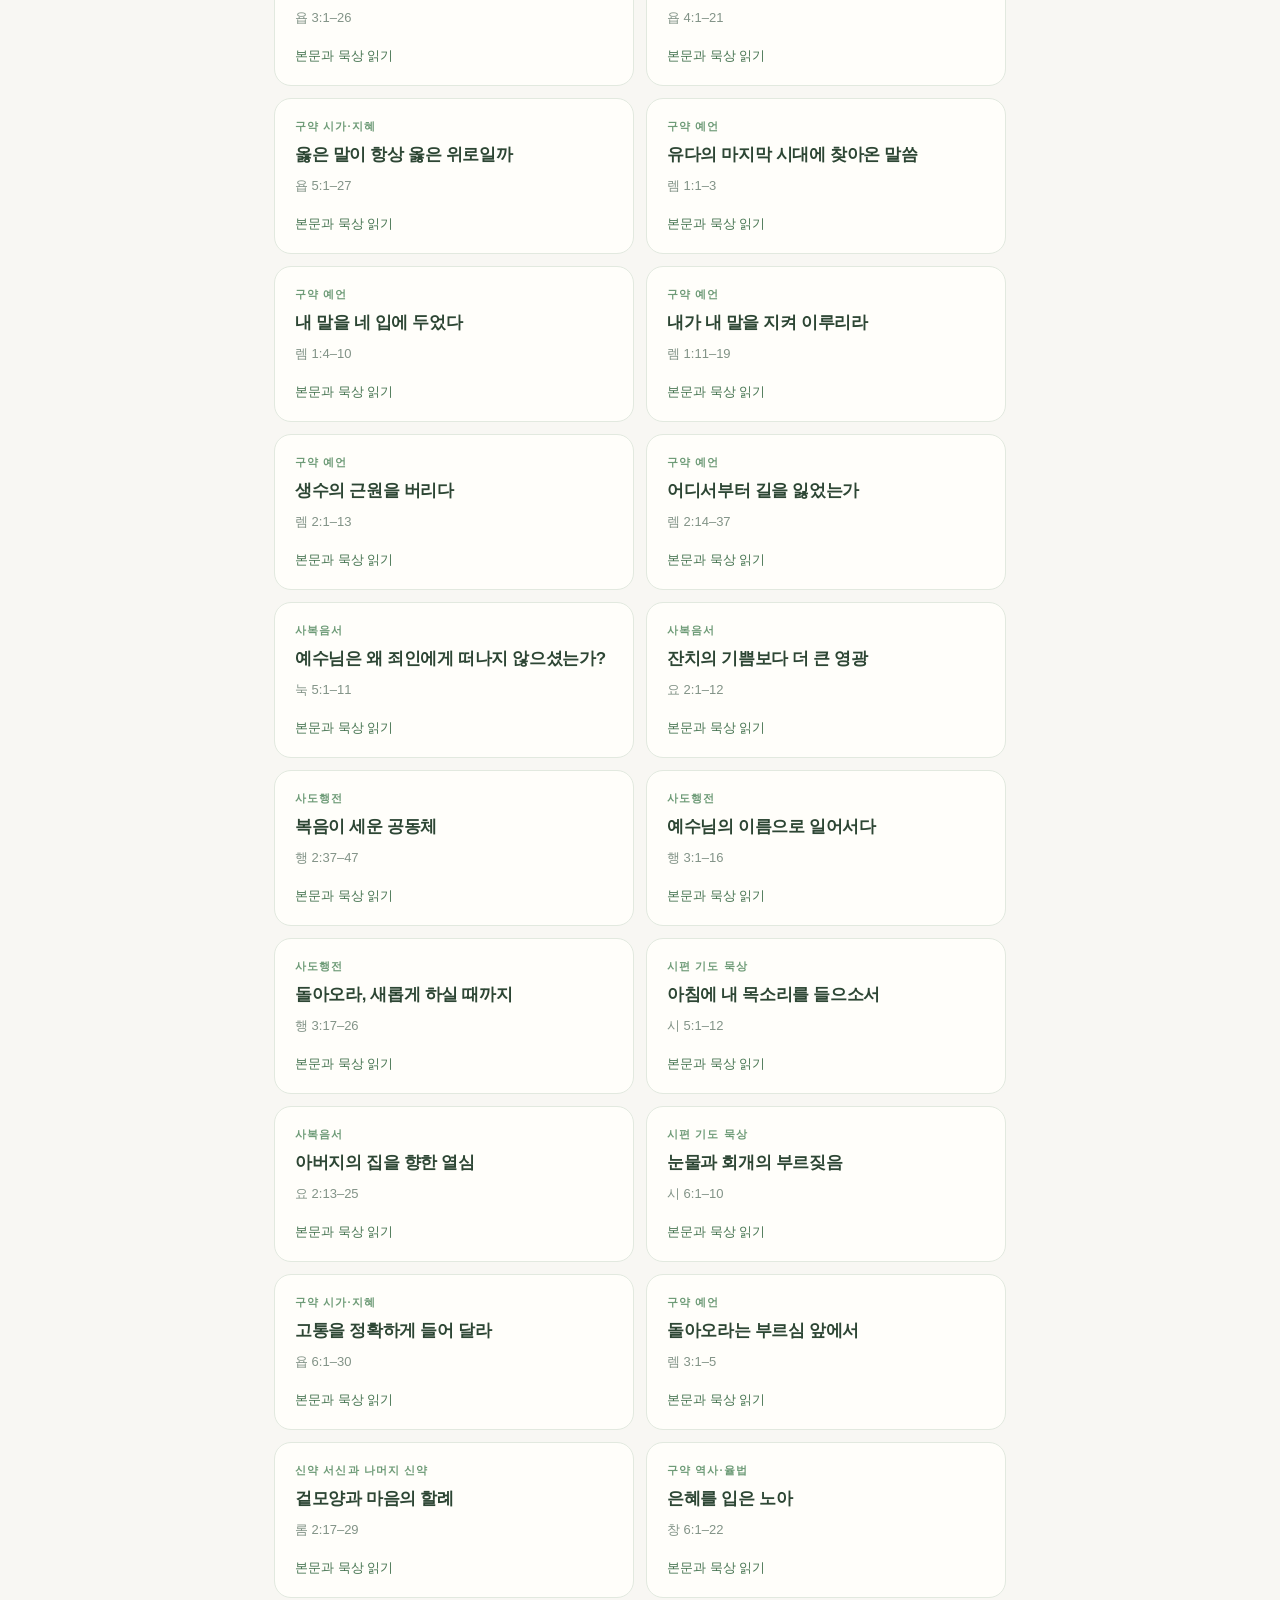
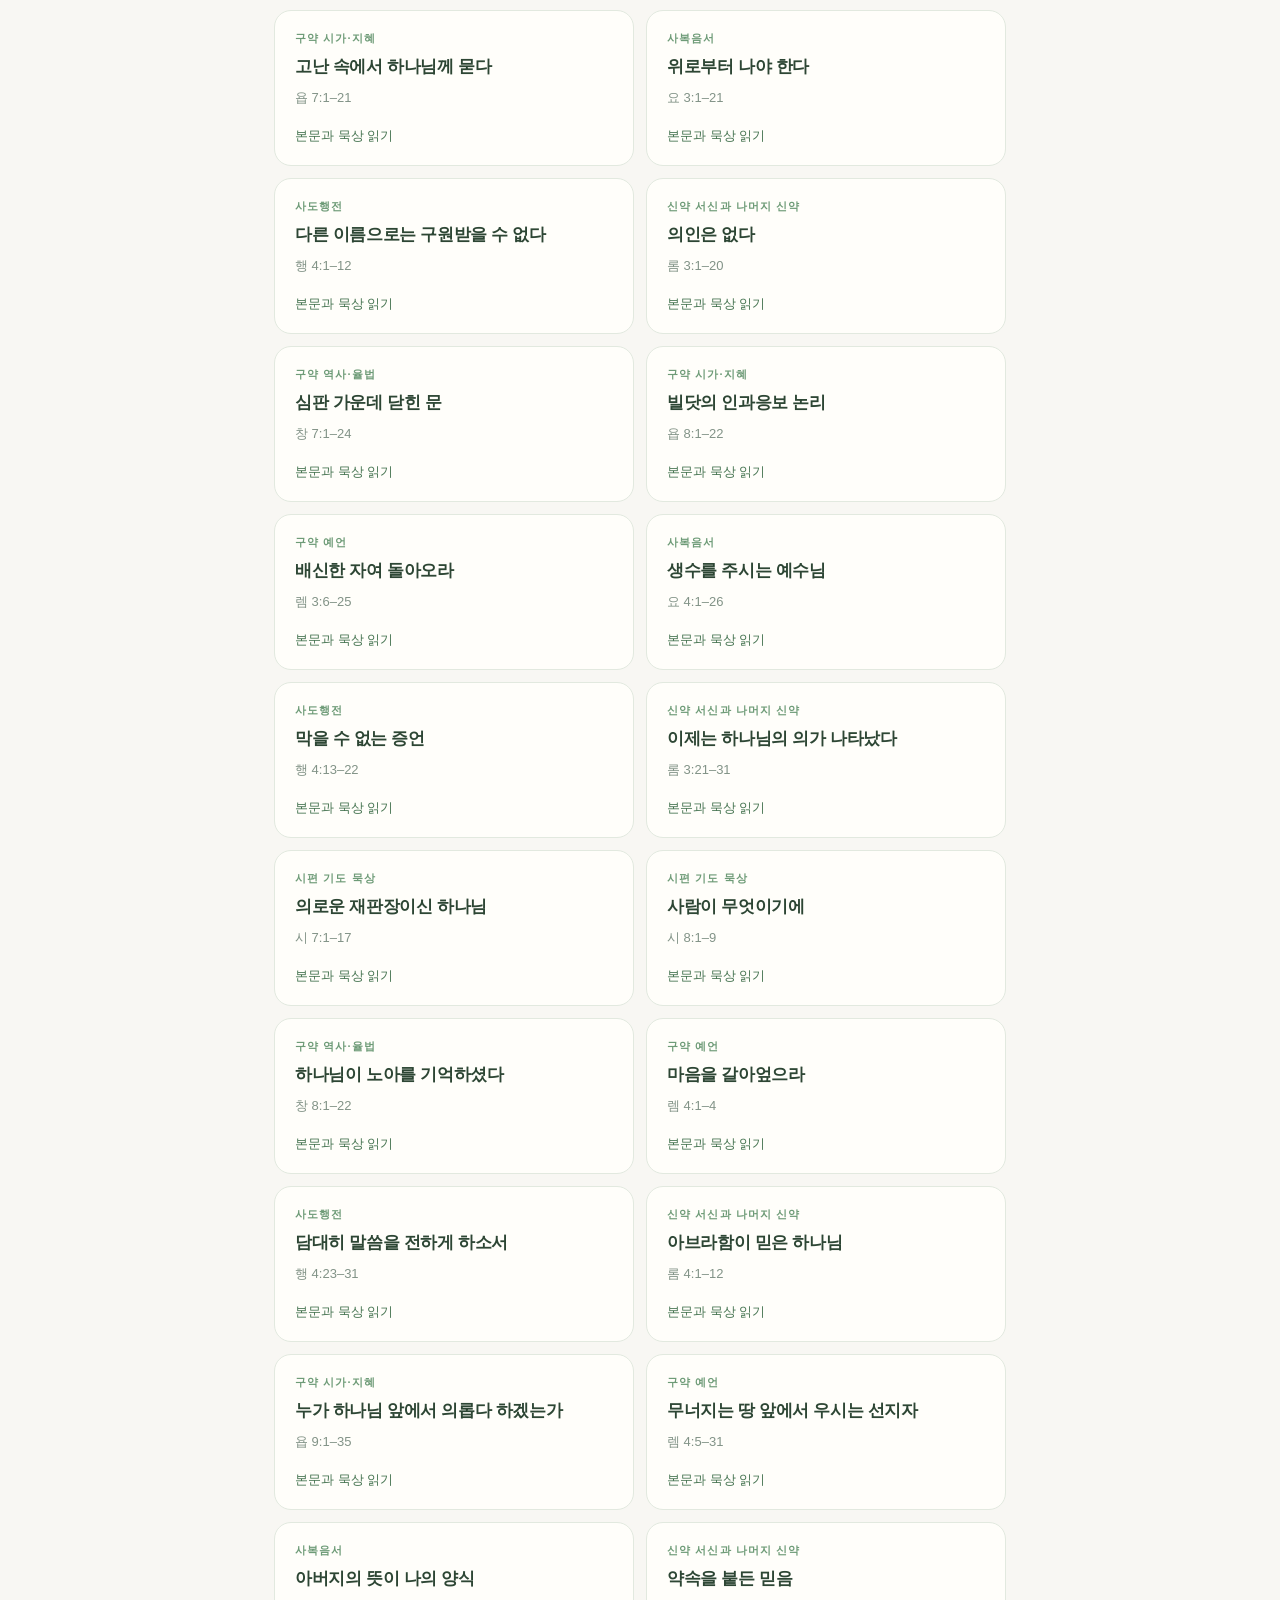
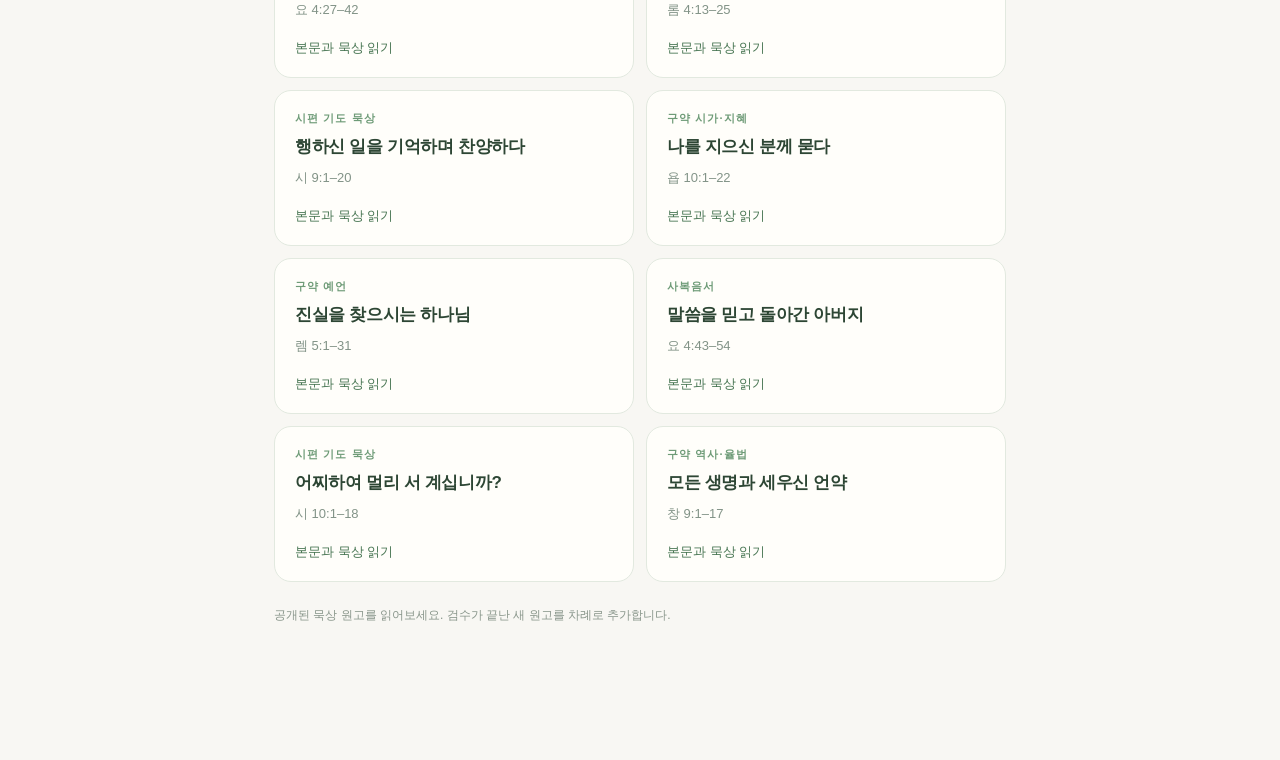
==== commit 0a872c5c: "Bump app cache version for Genesis 9 publication" ====
--- a/index.html
+++ b/index.html
@@ -12,7 +12,7 @@
 </head>
 <body>
   <div id="app"><div class="loading">매일 말씀</div></div>
-  <script src="./app.js?v=54" defer></script>
+  <script src="./app.js?v=55" defer></script>
   <script src="./sync-config.js?v=3" defer></script>
   <script src="./sync-client.js?v=5" defer></script>
 </body>
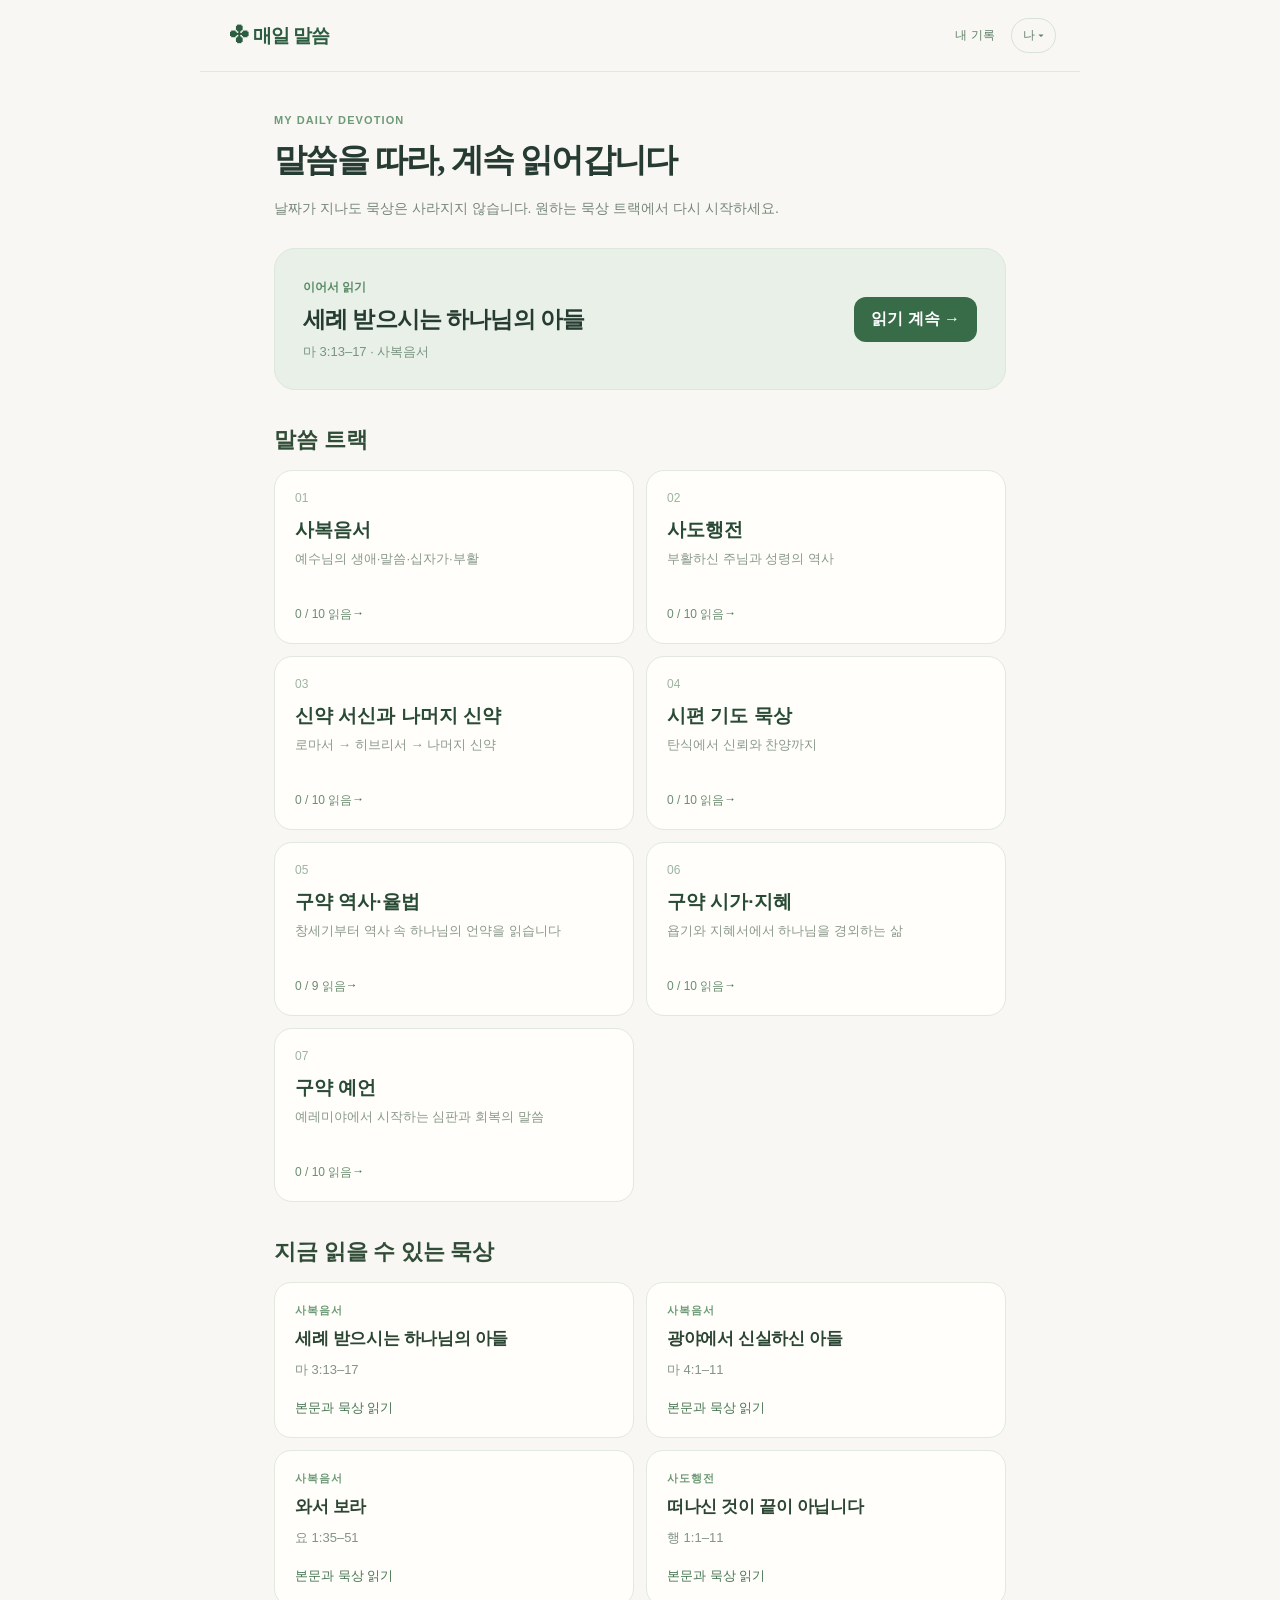
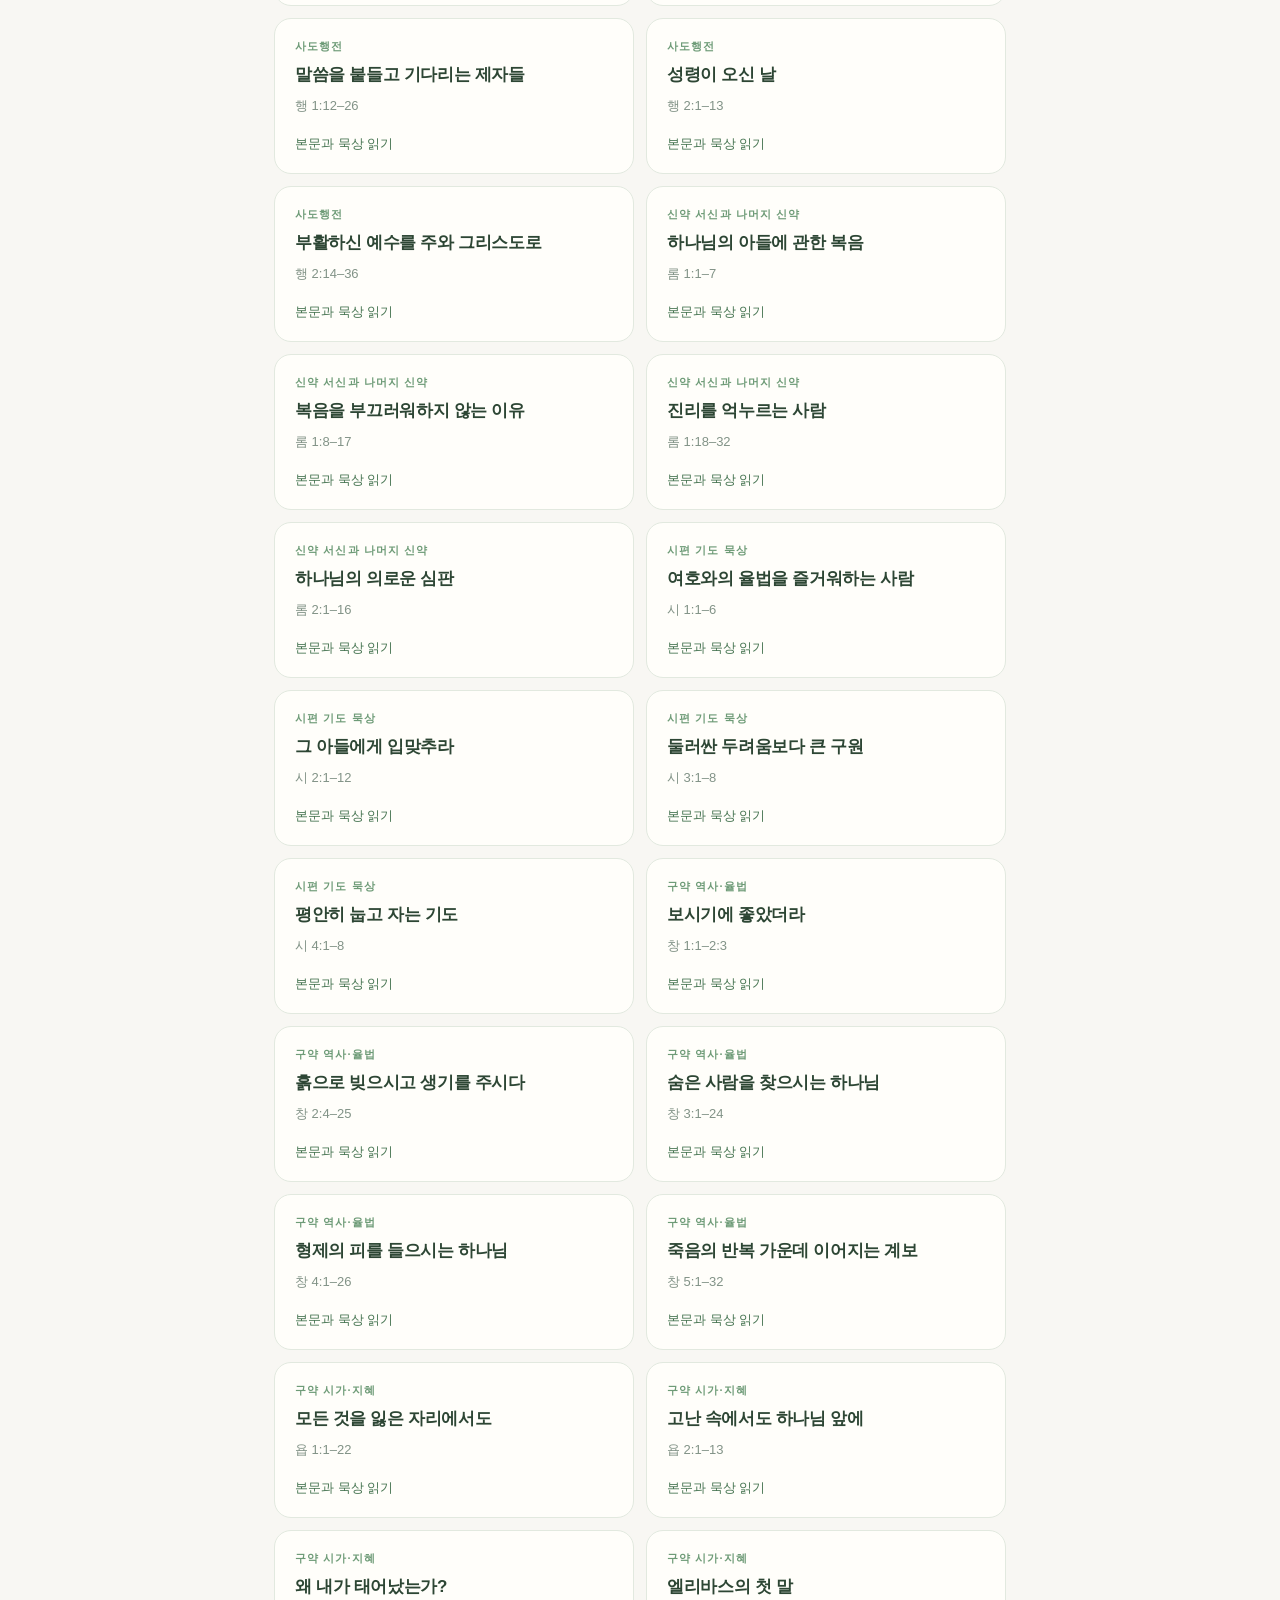
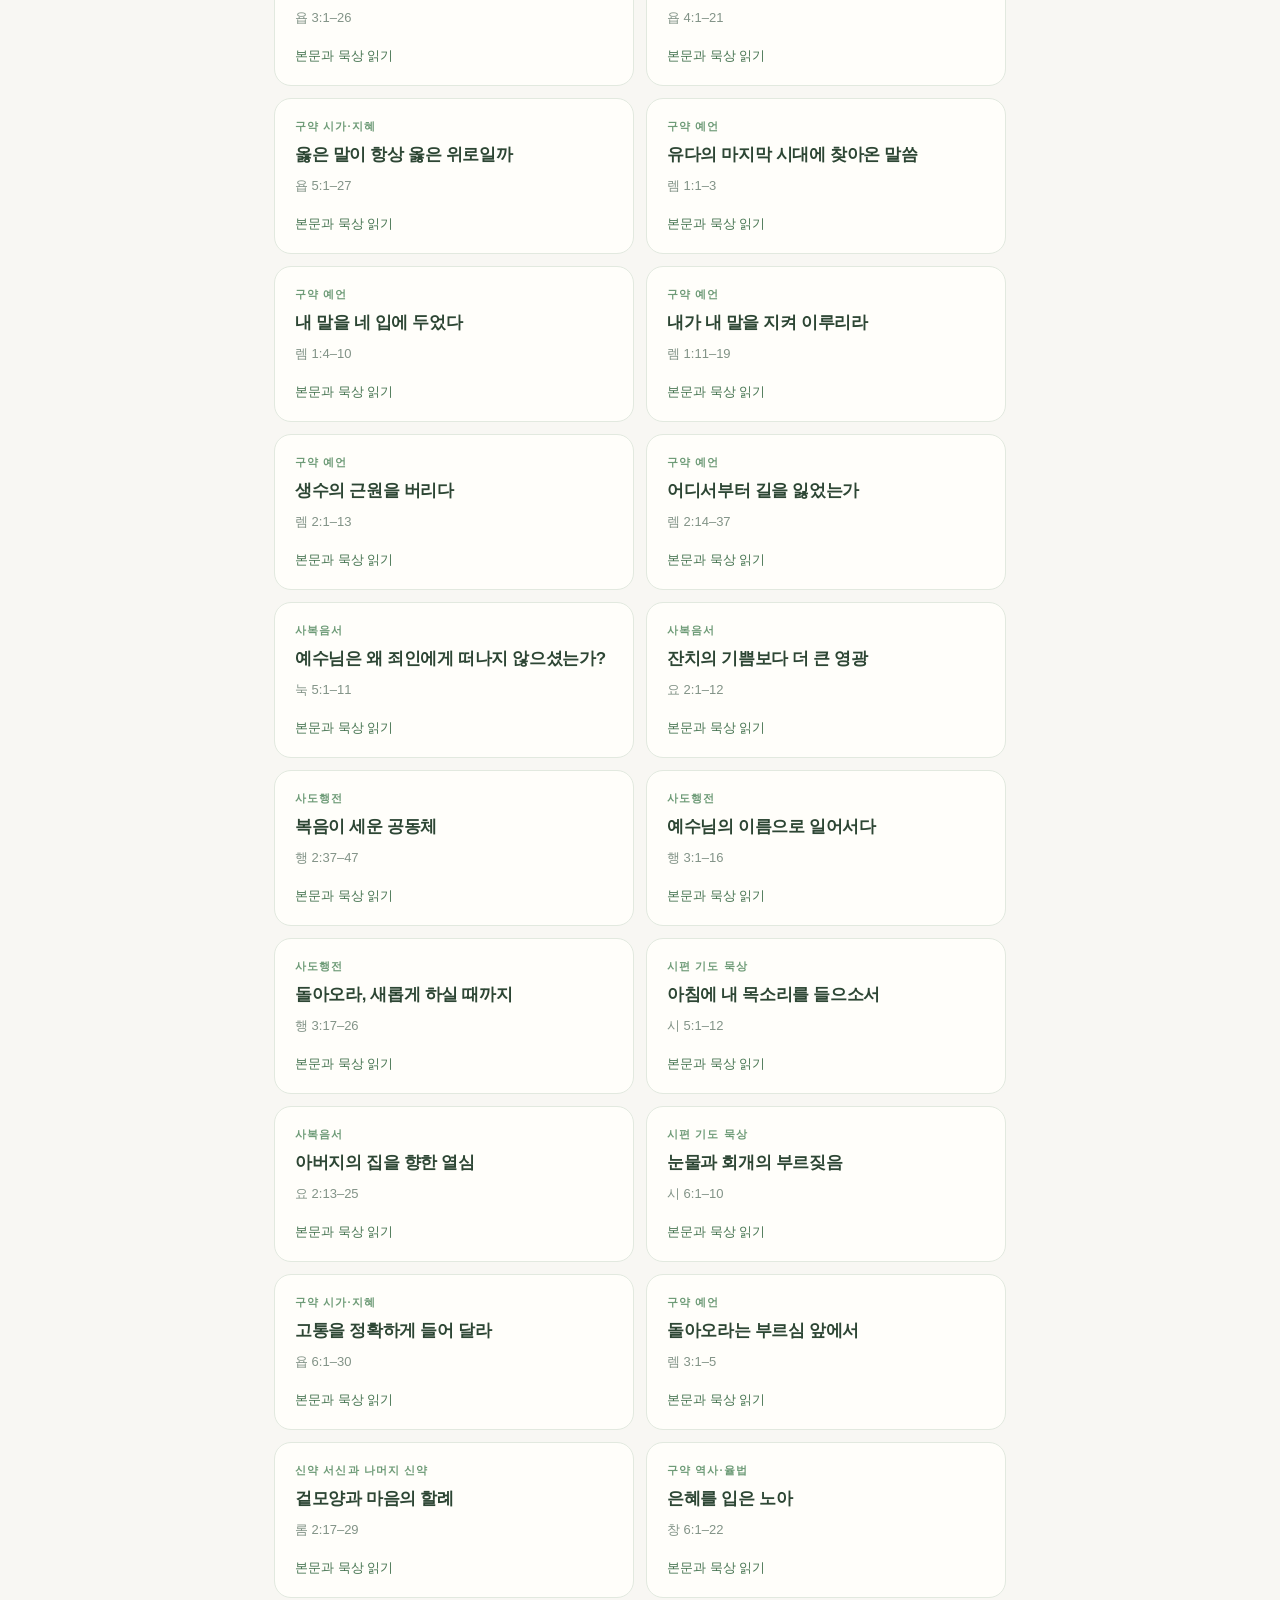
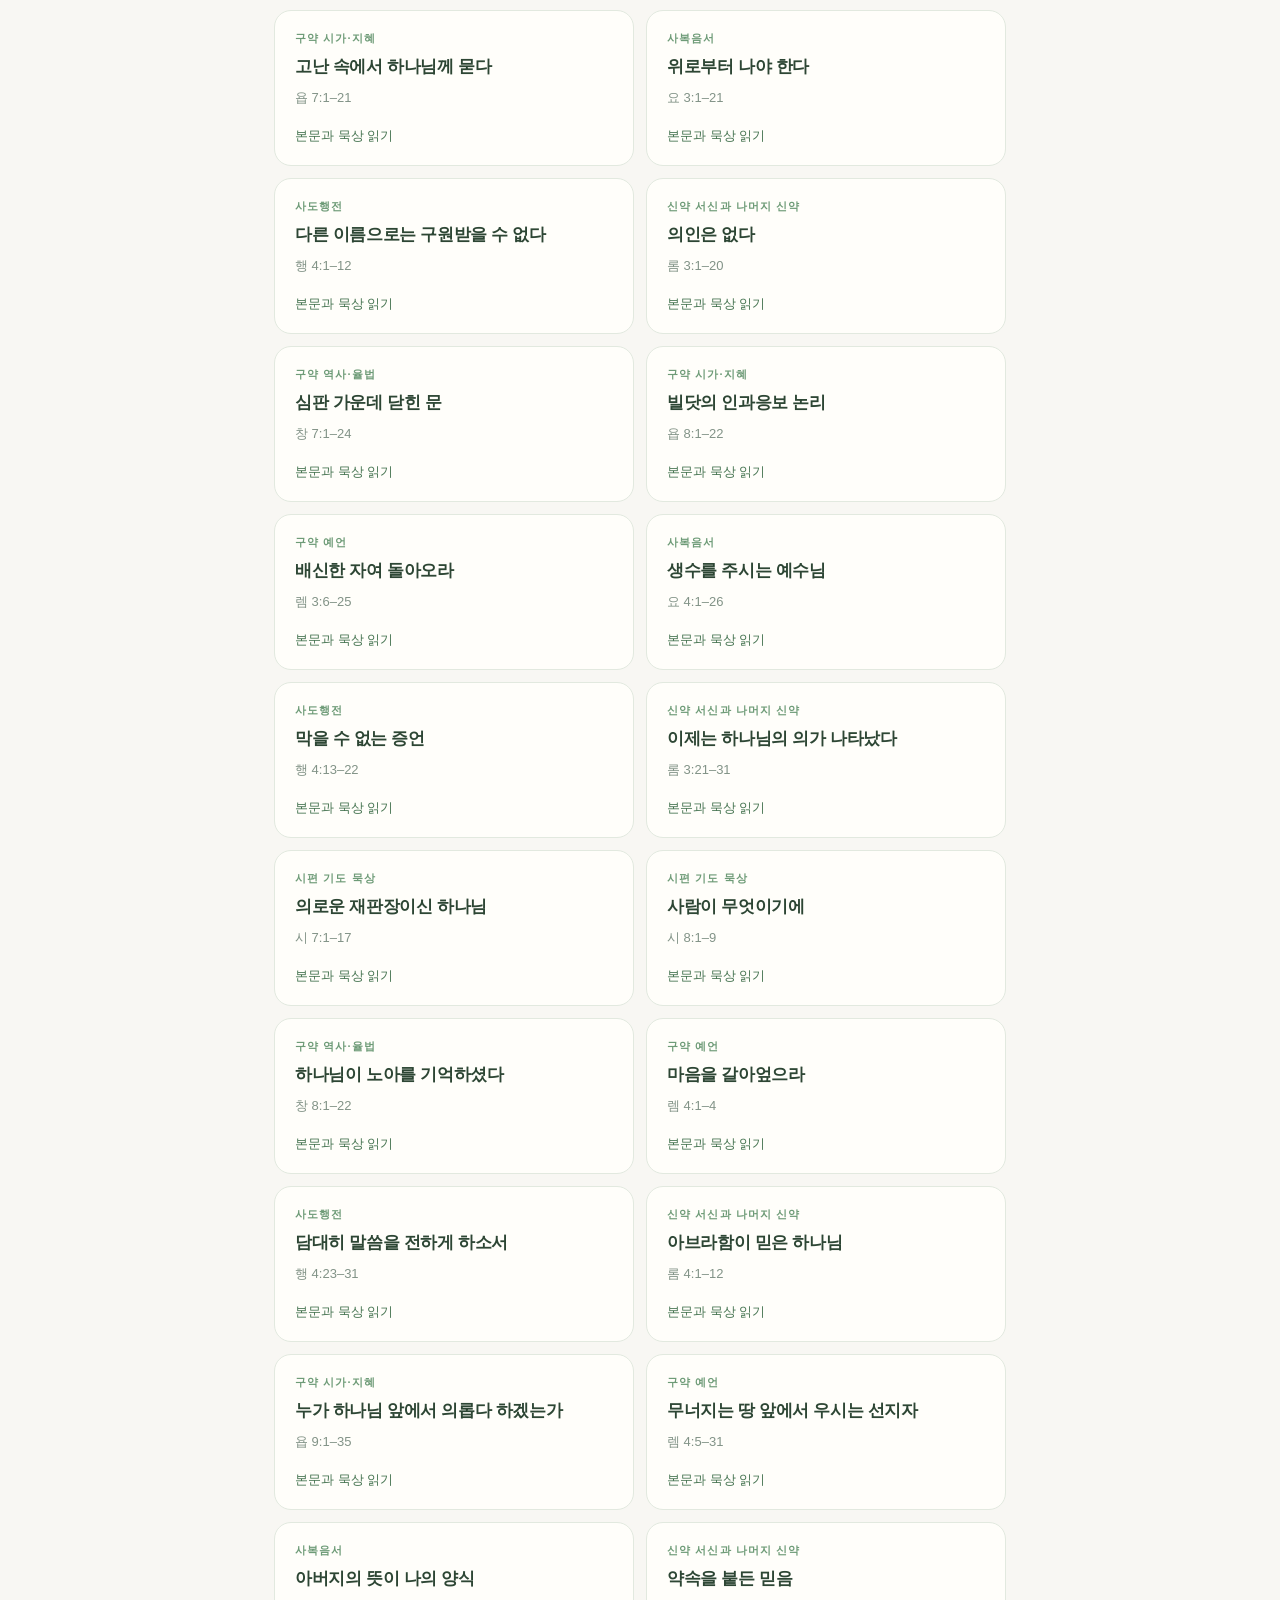
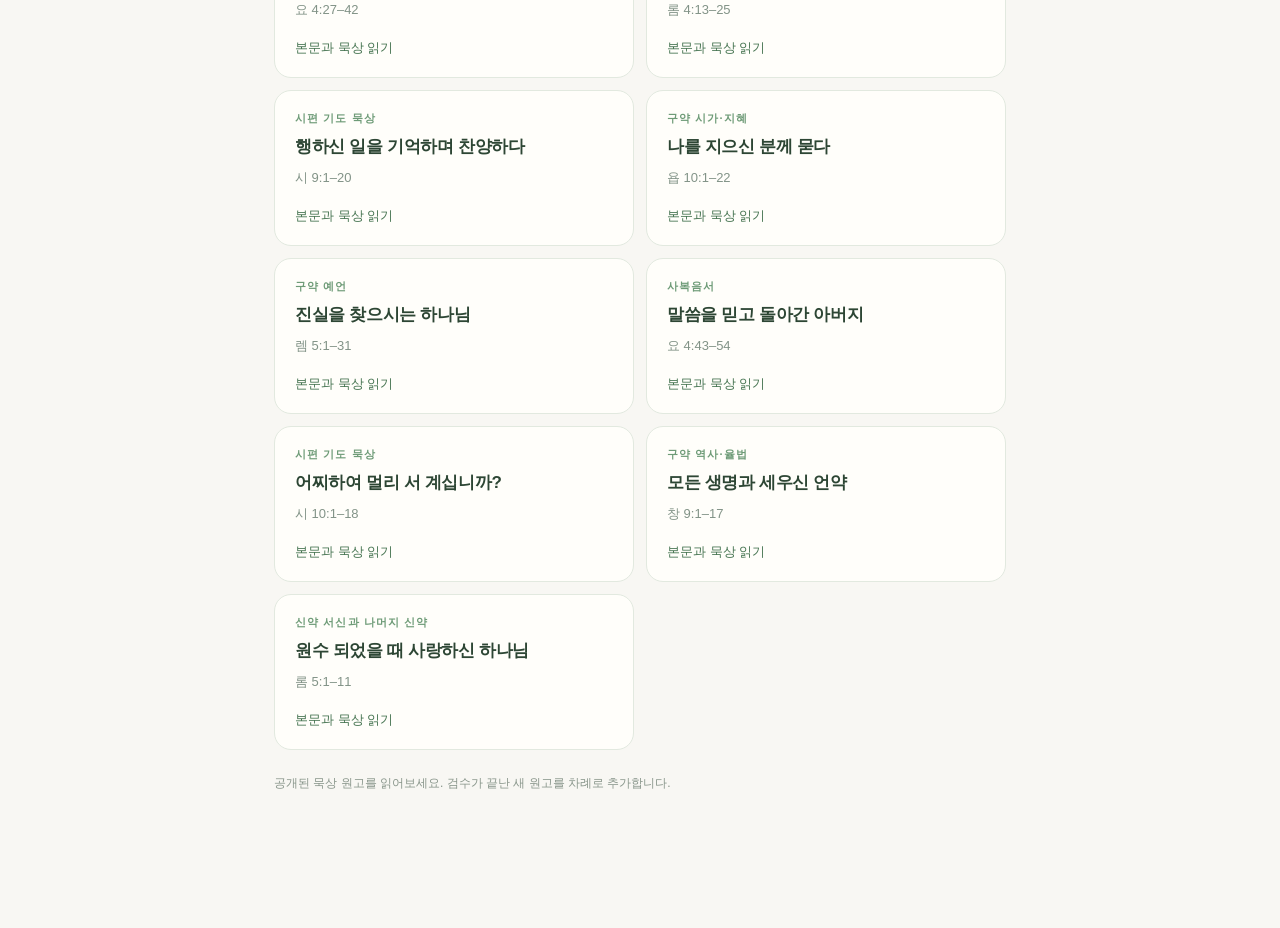
==== commit 30e273be: "Bump Daily Word app cache to v56 for EPI-010" ====
--- a/index.html
+++ b/index.html
@@ -12,7 +12,7 @@
 </head>
 <body>
   <div id="app"><div class="loading">매일 말씀</div></div>
-  <script src="./app.js?v=55" defer></script>
+  <script src="./app.js?v=56" defer></script>
   <script src="./sync-config.js?v=3" defer></script>
   <script src="./sync-client.js?v=5" defer></script>
 </body>
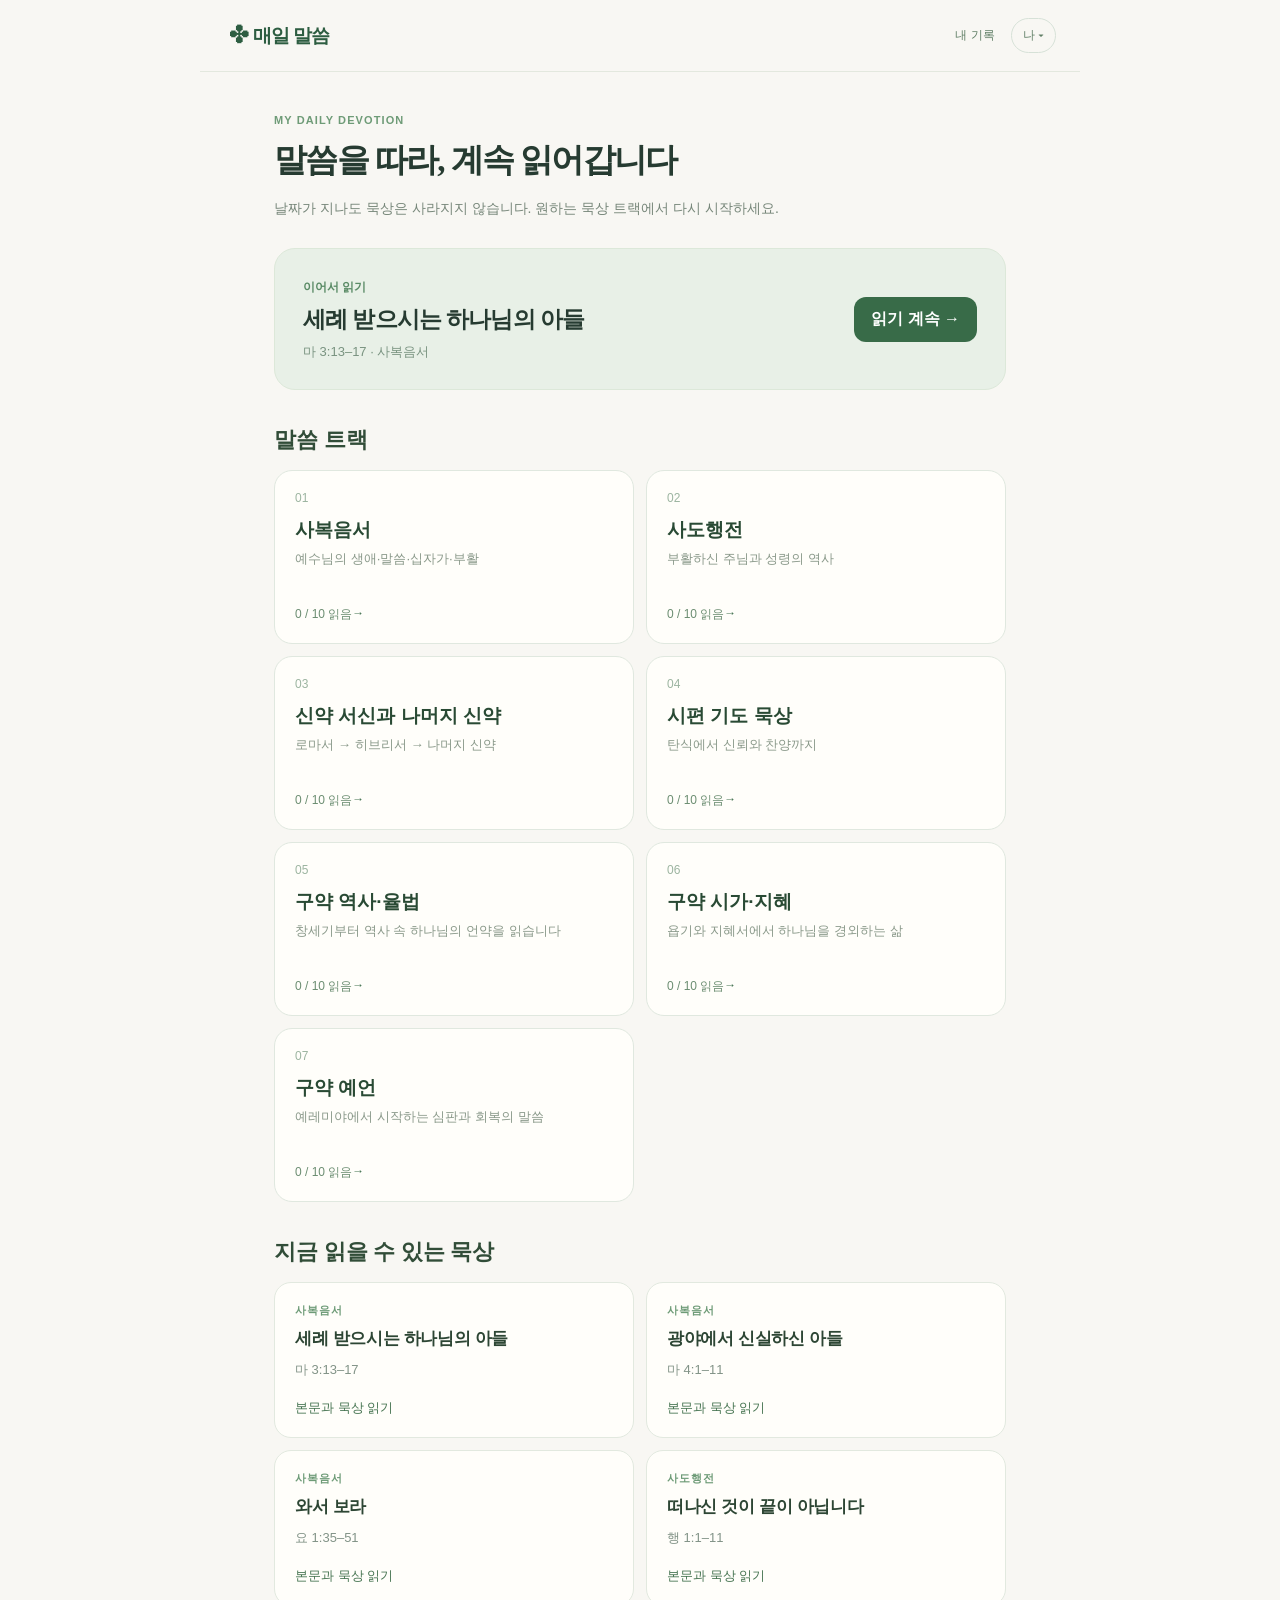
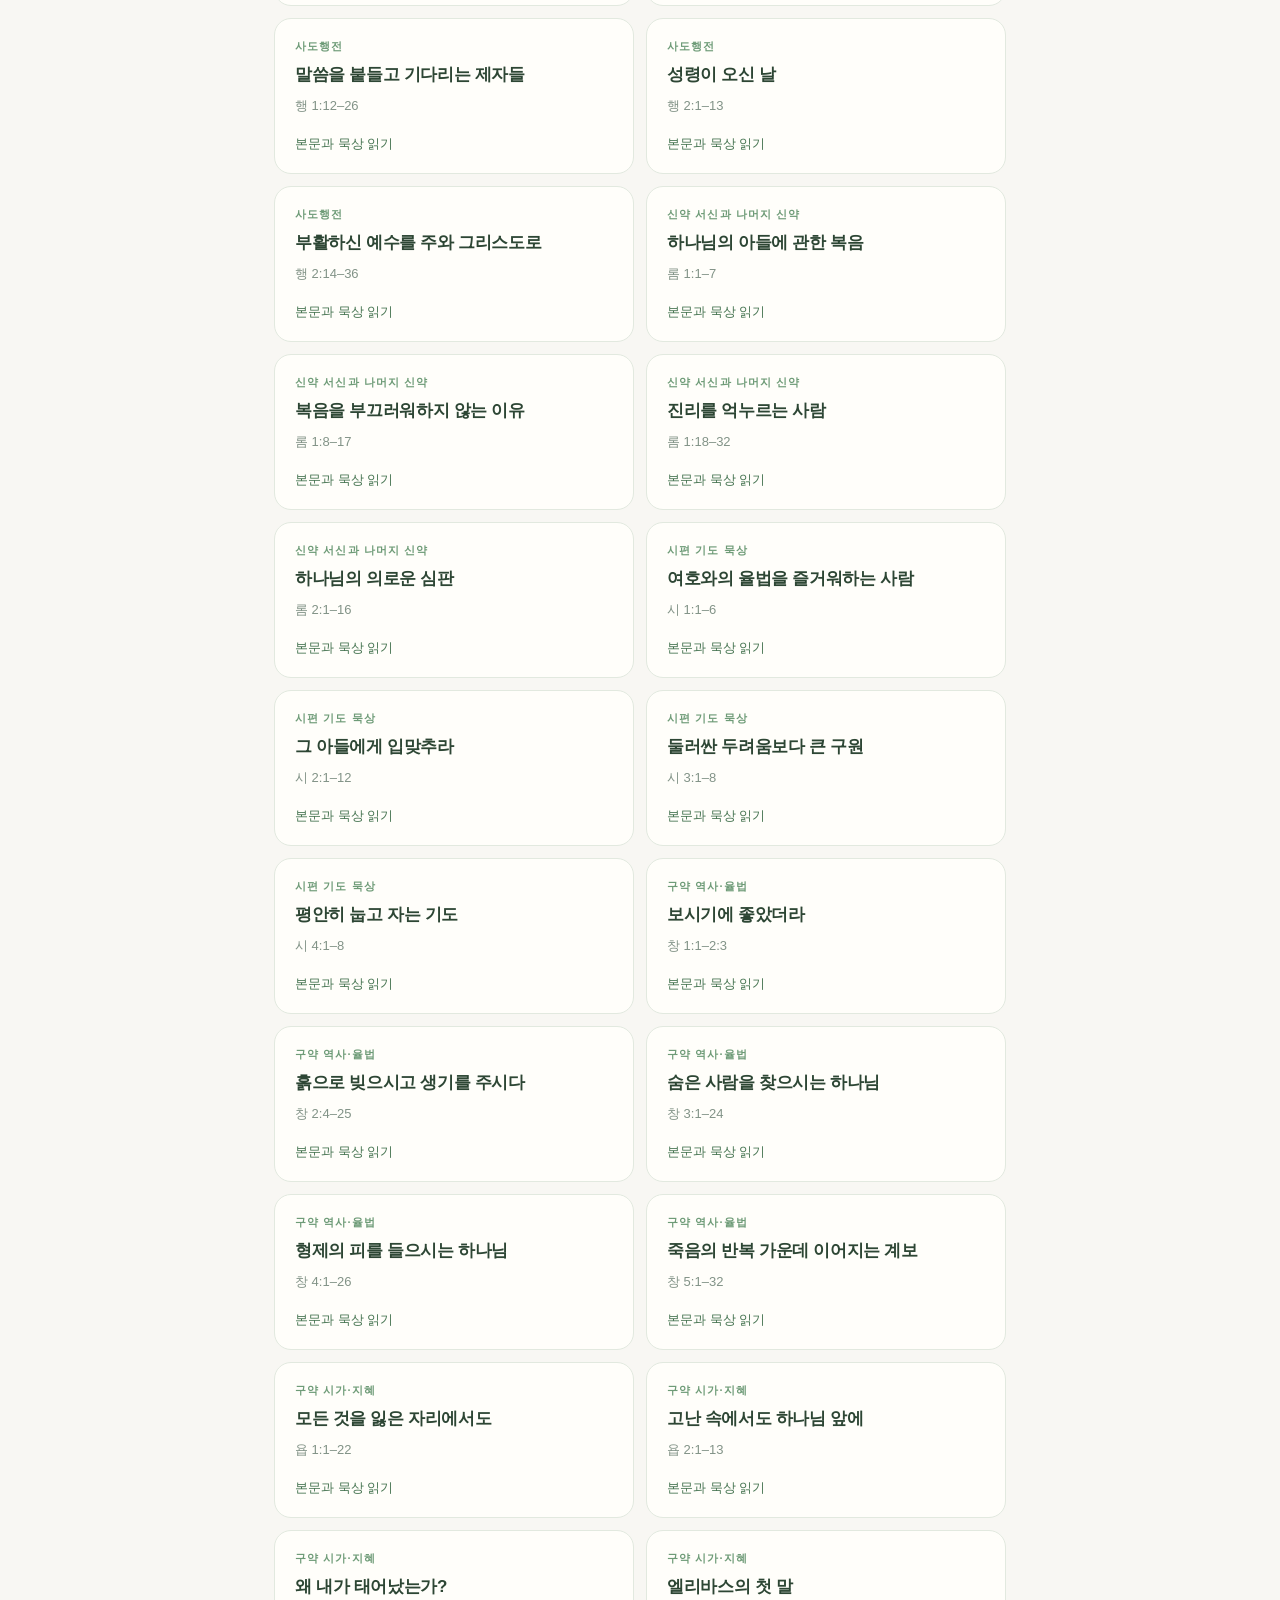
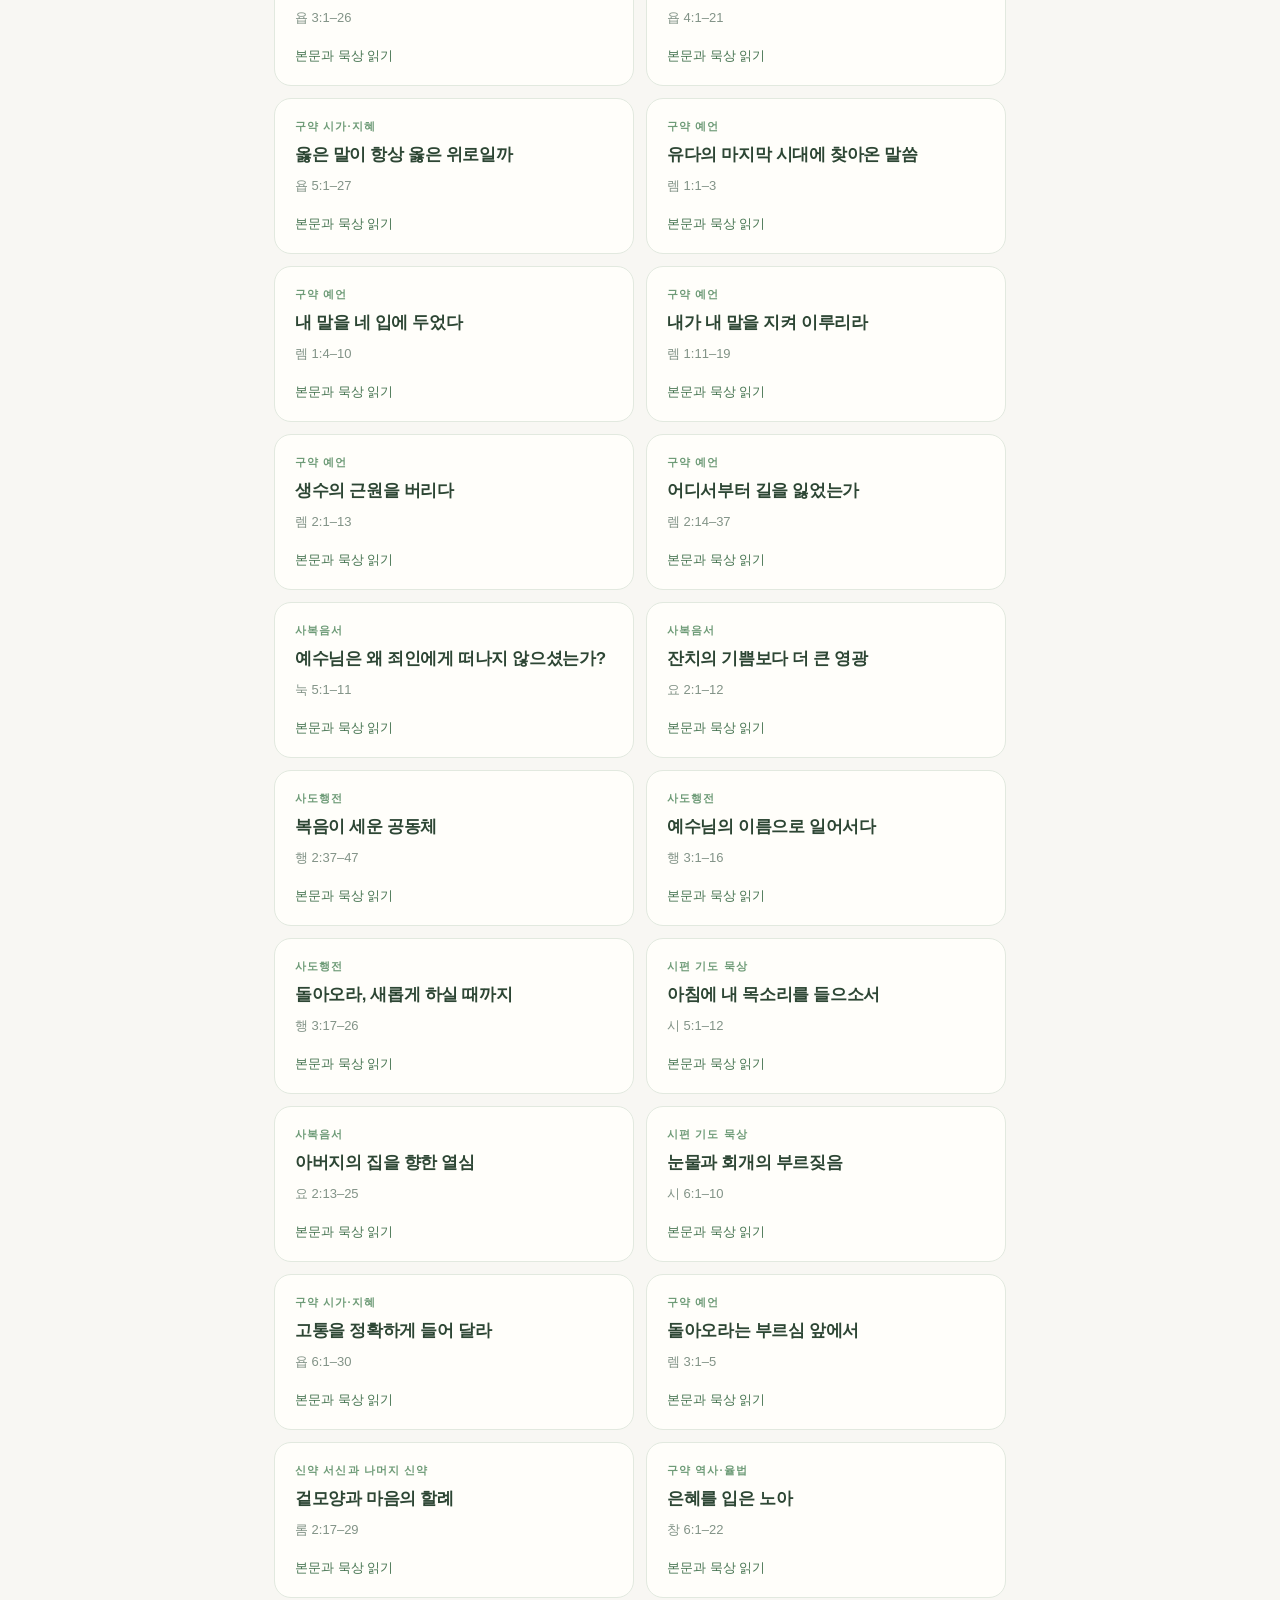
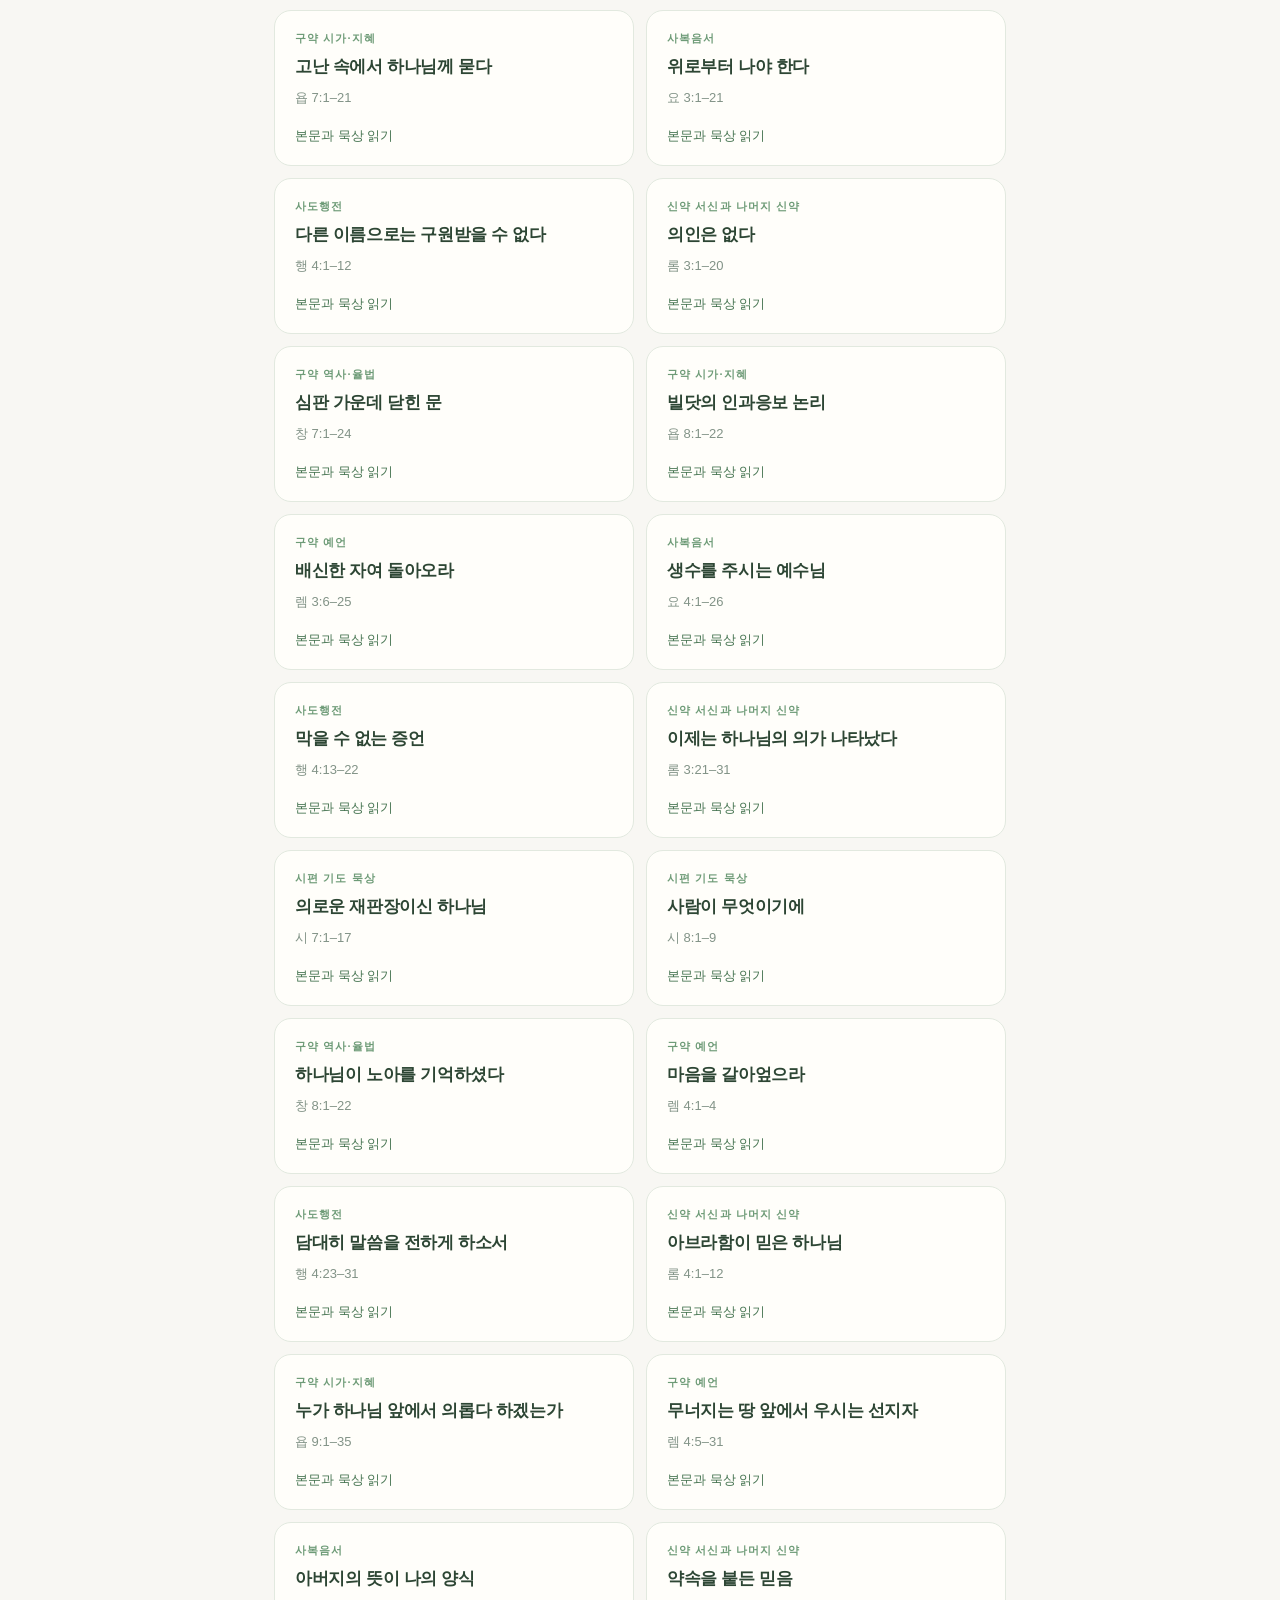
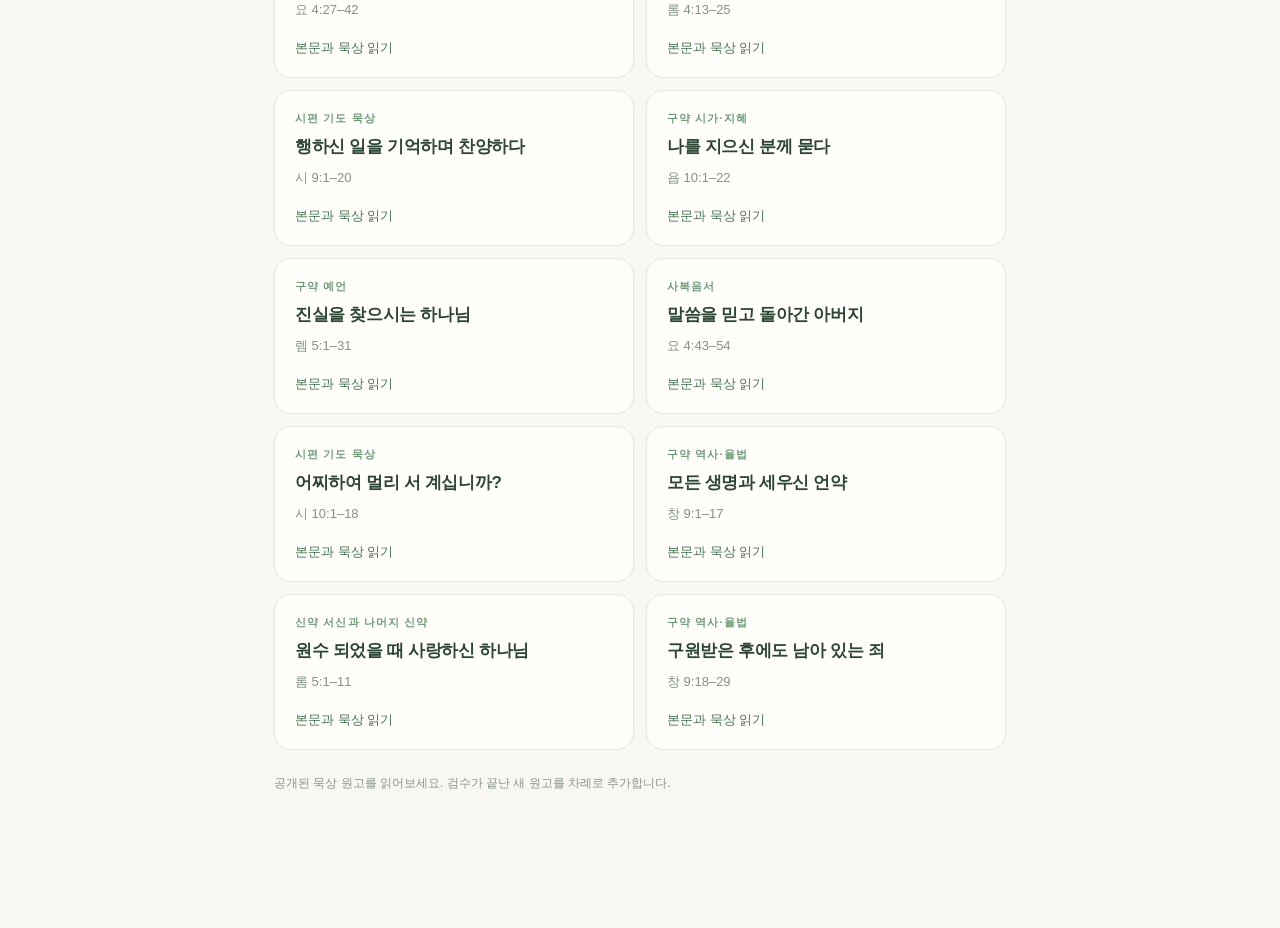
==== commit c423a504: "Publish OTN-HIS-010 Genesis 9:18–29 BRIDGE (11:00 ET)" ====
--- a/index.html
+++ b/index.html
@@ -12,7 +12,7 @@
 </head>
 <body>
   <div id="app"><div class="loading">매일 말씀</div></div>
-  <script src="./app.js?v=56" defer></script>
+  <script src="./app.js?v=57" defer></script>
   <script src="./sync-config.js?v=3" defer></script>
   <script src="./sync-client.js?v=5" defer></script>
 </body>
